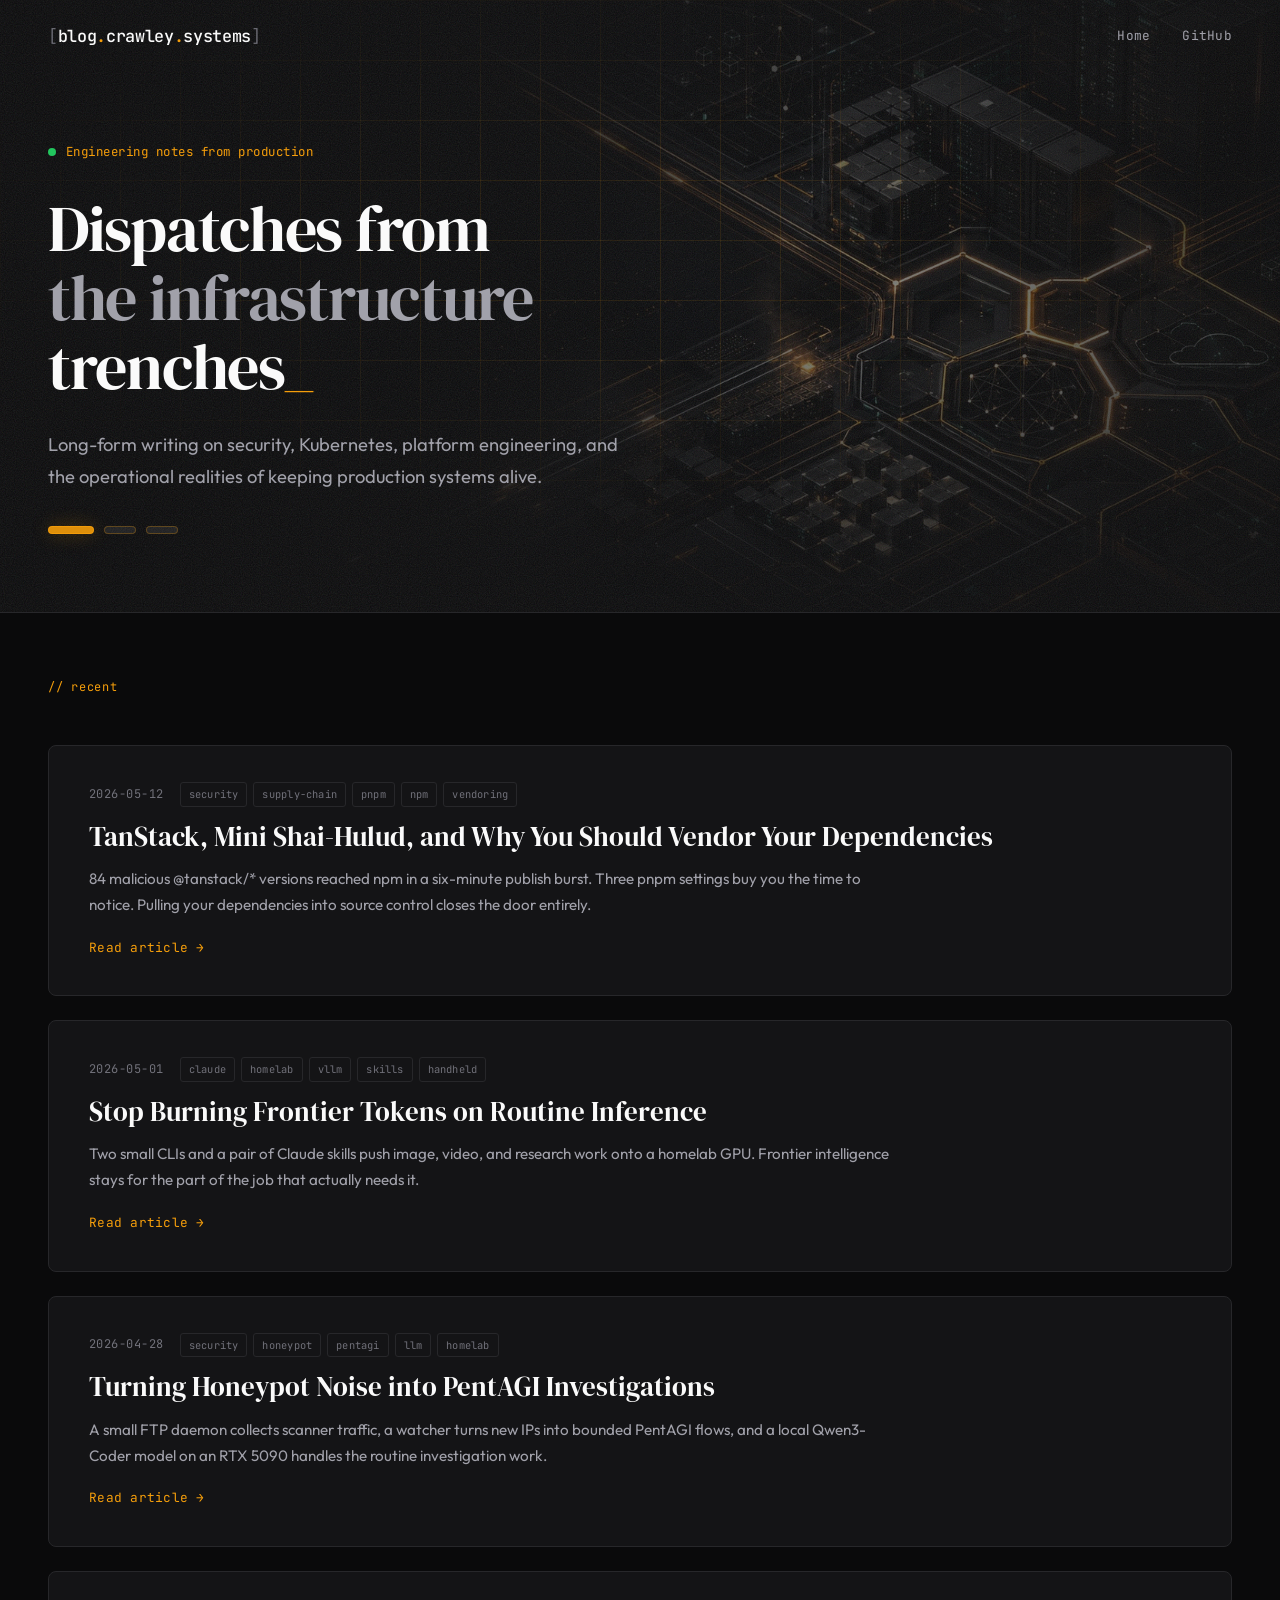
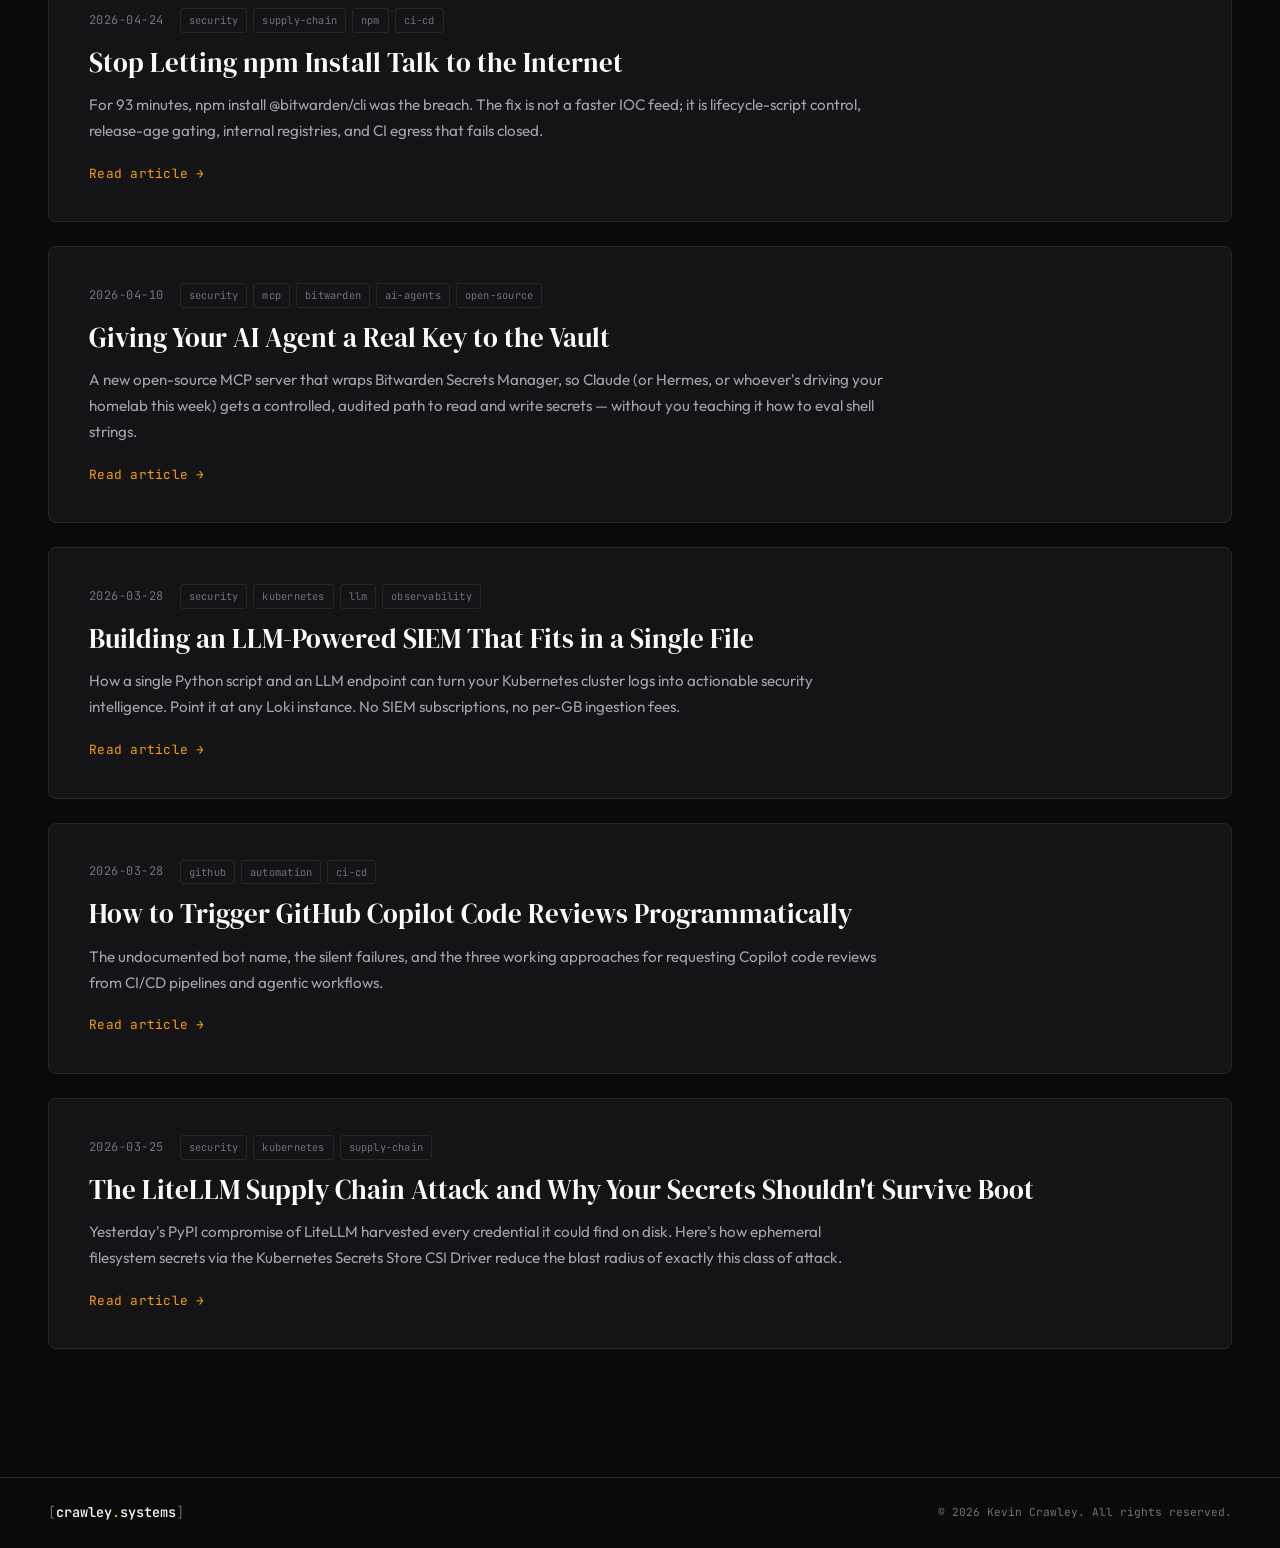
==== index.html @ 0f8020f6 "Add TanStack supply chain post" ====
<!DOCTYPE html>
<html lang="en">
<head>
  <meta charset="UTF-8">
  <meta name="viewport" content="width=device-width, initial-scale=1.0">
  <title>blog.crawley.systems — Engineering Notes from Production</title>
  <meta name="description" content="Technical writing on infrastructure, security, Kubernetes, and platform engineering from Kevin Crawley.">
  <link rel="preconnect" href="https://fonts.googleapis.com">
  <link rel="preconnect" href="https://fonts.gstatic.com" crossorigin>
  <link href="https://fonts.googleapis.com/css2?family=DM+Serif+Display:ital@0;1&family=JetBrains+Mono:wght@300;400;500;600&family=Outfit:wght@300;400;500;600;700&display=swap" rel="stylesheet">
  <link rel="stylesheet" href="styles.css?v=20260428-cleanhero">
</head>
<body>

  <nav class="nav" id="nav">
    <div class="nav__inner">
      <a href="/" class="nav__logo">
        <span class="nav__logo-bracket">[</span>blog<span class="nav__logo-dot">.</span>crawley<span class="nav__logo-dot">.</span>systems<span class="nav__logo-bracket">]</span>
      </a>
      <div class="nav__links">
        <a href="https://crawley.systems">Home</a>
        <a href="https://github.com/kvncrw" target="_blank" rel="noopener">GitHub</a>
      </div>
    </div>
  </nav>

  <section class="hero">
    <div class="hero__carousel" aria-hidden="true">
      <div class="hero__slide hero__slide--active" style="--hero-image: url('blog-hero-infra.webp')"></div>
      <div class="hero__slide" style="--hero-image: url('blog-hero-supply-chain.webp')"></div>
      <div class="hero__slide" style="--hero-image: url('blog-hero-observability.webp')"></div>
    </div>
    <div class="hero__grid-bg"></div>
    <div class="hero__noise"></div>
    <div class="hero__content">
      <div class="hero__label">
        <span class="hero__label-dot"></span>
        <span class="hero__label-text">Engineering notes from production</span>
      </div>
      <h1 class="hero__title">
        <span class="hero__title-line hero__title-line--1">Dispatches from</span>
        <span class="hero__title-line hero__title-line--2">the infrastructure</span>
        <span class="hero__title-line hero__title-line--3">trenches<span class="hero__title-cursor">_</span></span>
      </h1>
      <p class="hero__sub">
        Long-form writing on security, Kubernetes, platform engineering,
        and the operational realities of keeping production systems alive.
      </p>
      <div class="hero__controls" aria-label="Hero image carousel">
        <button class="hero__dot hero__dot--active" type="button" data-hero-slide="0" aria-label="Show infrastructure image"></button>
        <button class="hero__dot" type="button" data-hero-slide="1" aria-label="Show supply chain image"></button>
        <button class="hero__dot" type="button" data-hero-slide="2" aria-label="Show observability image"></button>
      </div>
    </div>
  </section>

  <section class="posts" id="posts">
    <div class="posts__inner">
      <span class="section-tag">// recent</span>

      <a href="posts/tanstack-pnpm-supply-chain.html" class="post-card">
        <div class="post-card__meta">
          <span class="post-card__date">2026-05-12</span>
          <span class="post-card__tags">
            <span class="tag">security</span>
            <span class="tag">supply-chain</span>
            <span class="tag">pnpm</span>
            <span class="tag">npm</span>
            <span class="tag">vendoring</span>
          </span>
        </div>
        <h2 class="post-card__title">TanStack, Mini Shai-Hulud, and Why You Should Vendor Your Dependencies</h2>
        <p class="post-card__excerpt">84 malicious @tanstack/* versions reached npm in a six-minute publish burst. Three pnpm settings buy you the time to notice. Pulling your dependencies into source control closes the door entirely.</p>
        <span class="post-card__read">Read article &rarr;</span>
      </a>

      <a href="posts/claude-local-inference-skills.html" class="post-card">
        <div class="post-card__meta">
          <span class="post-card__date">2026-05-01</span>
          <span class="post-card__tags">
            <span class="tag">claude</span>
            <span class="tag">homelab</span>
            <span class="tag">vllm</span>
            <span class="tag">skills</span>
            <span class="tag">handheld</span>
          </span>
        </div>
        <h2 class="post-card__title">Stop Burning Frontier Tokens on Routine Inference</h2>
        <p class="post-card__excerpt">Two small CLIs and a pair of Claude skills push image, video, and research work onto a homelab GPU. Frontier intelligence stays for the part of the job that actually needs it.</p>
        <span class="post-card__read">Read article &rarr;</span>
      </a>

      <a href="posts/honeypot-pentagi-bridge.html" class="post-card">
        <div class="post-card__meta">
          <span class="post-card__date">2026-04-28</span>
          <span class="post-card__tags">
            <span class="tag">security</span>
            <span class="tag">honeypot</span>
            <span class="tag">pentagi</span>
            <span class="tag">llm</span>
            <span class="tag">homelab</span>
          </span>
        </div>
        <h2 class="post-card__title">Turning Honeypot Noise into PentAGI Investigations</h2>
        <p class="post-card__excerpt">A small FTP daemon collects scanner traffic, a watcher turns new IPs into bounded PentAGI flows, and a local Qwen3-Coder model on an RTX 5090 handles the routine investigation work.</p>
        <span class="post-card__read">Read article &rarr;</span>
      </a>

      <a href="posts/bitwarden-cli-supply-chain-defense.html" class="post-card">
        <div class="post-card__meta">
          <span class="post-card__date">2026-04-24</span>
          <span class="post-card__tags">
            <span class="tag">security</span>
            <span class="tag">supply-chain</span>
            <span class="tag">npm</span>
            <span class="tag">ci-cd</span>
          </span>
        </div>
        <h2 class="post-card__title">Stop Letting npm Install Talk to the Internet</h2>
        <p class="post-card__excerpt">For 93 minutes, npm install @bitwarden/cli was the breach. The fix is not a faster IOC feed; it is lifecycle-script control, release-age gating, internal registries, and CI egress that fails closed.</p>
        <span class="post-card__read">Read article &rarr;</span>
      </a>

      <a href="posts/bws-mcp-server.html" class="post-card">
        <div class="post-card__meta">
          <span class="post-card__date">2026-04-10</span>
          <span class="post-card__tags">
            <span class="tag">security</span>
            <span class="tag">mcp</span>
            <span class="tag">bitwarden</span>
            <span class="tag">ai-agents</span>
            <span class="tag">open-source</span>
          </span>
        </div>
        <h2 class="post-card__title">Giving Your AI Agent a Real Key to the Vault</h2>
        <p class="post-card__excerpt">A new open-source MCP server that wraps Bitwarden Secrets Manager, so Claude (or Hermes, or whoever's driving your homelab this week) gets a controlled, audited path to read and write secrets — without you teaching it how to eval shell strings.</p>
        <span class="post-card__read">Read article &rarr;</span>
      </a>

      <a href="posts/sentinel-llm-siem-homelab.html" class="post-card">
        <div class="post-card__meta">
          <span class="post-card__date">2026-03-28</span>
          <span class="post-card__tags">
            <span class="tag">security</span>
            <span class="tag">kubernetes</span>
            <span class="tag">llm</span>
            <span class="tag">observability</span>
          </span>
        </div>
        <h2 class="post-card__title">Building an LLM-Powered SIEM That Fits in a Single File</h2>
        <p class="post-card__excerpt">How a single Python script and an LLM endpoint can turn your Kubernetes cluster logs into actionable security intelligence. Point it at any Loki instance. No SIEM subscriptions, no per-GB ingestion fees.</p>
        <span class="post-card__read">Read article &rarr;</span>
      </a>

      <a href="posts/copilot-code-review-programmatic.html" class="post-card">
        <div class="post-card__meta">
          <span class="post-card__date">2026-03-28</span>
          <span class="post-card__tags">
            <span class="tag">github</span>
            <span class="tag">automation</span>
            <span class="tag">ci-cd</span>
          </span>
        </div>
        <h2 class="post-card__title">How to Trigger GitHub Copilot Code Reviews Programmatically</h2>
        <p class="post-card__excerpt">The undocumented bot name, the silent failures, and the three working approaches for requesting Copilot code reviews from CI/CD pipelines and agentic workflows.</p>
        <span class="post-card__read">Read article &rarr;</span>
      </a>

      <a href="posts/litellm-supply-chain-attack.html" class="post-card">
        <div class="post-card__meta">
          <span class="post-card__date">2026-03-25</span>
          <span class="post-card__tags">
            <span class="tag">security</span>
            <span class="tag">kubernetes</span>
            <span class="tag">supply-chain</span>
          </span>
        </div>
        <h2 class="post-card__title">The LiteLLM Supply Chain Attack and Why Your Secrets Shouldn't Survive Boot</h2>
        <p class="post-card__excerpt">Yesterday's PyPI compromise of LiteLLM harvested every credential it could find on disk. Here's how ephemeral filesystem secrets via the Kubernetes Secrets Store CSI Driver reduce the blast radius of exactly this class of attack.</p>
        <span class="post-card__read">Read article &rarr;</span>
      </a>

    </div>
  </section>

  <footer class="footer">
    <div class="footer__inner">
      <span class="footer__logo">
        <span class="nav__logo-bracket">[</span>crawley<span class="nav__logo-dot">.</span>systems<span class="nav__logo-bracket">]</span>
      </span>
      <span class="footer__copy">&copy; 2026 Kevin Crawley. All rights reserved.</span>
    </div>
  </footer>

  <script src="main.js"></script>
</body>
</html>
---- styles.css ----
/* ============================================
   blog.crawley.systems — Blog Theme
   Based on crawley.systems Industrial Editorial
   ============================================ */

:root {
  --bg-primary: #0a0a0b;
  --bg-secondary: #111113;
  --bg-elevated: #18181b;
  --bg-card: #141416;
  --border: #27272a;
  --border-subtle: #1e1e21;

  --text-primary: #fafafa;
  --text-secondary: #a1a1aa;
  --text-muted: #71717a;

  --accent: #f59e0b;
  --accent-dim: #b45309;
  --accent-glow: rgba(245, 158, 11, 0.15);
  --accent-glow-strong: rgba(245, 158, 11, 0.3);

  --term-green: #22c55e;
  --term-blue: #60a5fa;
  --term-red: #ef4444;

  --font-display: 'DM Serif Display', Georgia, serif;
  --font-body: 'Outfit', system-ui, sans-serif;
  --font-mono: 'JetBrains Mono', 'Fira Code', monospace;

  --section-pad: clamp(80px, 10vw, 140px);
  --container: 1200px;
  --article-width: 760px;
}

/* ============ RESET ============ */
*, *::before, *::after {
  margin: 0;
  padding: 0;
  box-sizing: border-box;
}

html {
  scroll-behavior: smooth;
  -webkit-font-smoothing: antialiased;
  -moz-osx-font-smoothing: grayscale;
}

body {
  font-family: var(--font-body);
  background: var(--bg-primary);
  color: var(--text-primary);
  line-height: 1.6;
  overflow-x: hidden;
}

a { color: inherit; text-decoration: none; }
ul { list-style: none; }
img { max-width: 100%; display: block; }

/* ============ NAVIGATION ============ */
.nav {
  position: fixed;
  top: 0; left: 0; right: 0;
  z-index: 100;
  padding: 0 clamp(20px, 4vw, 48px);
  transition: background 0.4s, border-color 0.4s, backdrop-filter 0.4s;
  border-bottom: 1px solid transparent;
}

.nav--scrolled {
  background: rgba(10, 10, 11, 0.85);
  backdrop-filter: blur(20px);
  -webkit-backdrop-filter: blur(20px);
  border-bottom-color: var(--border-subtle);
}

.nav__inner {
  max-width: var(--container);
  margin: 0 auto;
  display: flex;
  justify-content: space-between;
  align-items: center;
  height: 72px;
}

.nav__logo {
  font-family: var(--font-mono);
  font-size: 1.05rem;
  font-weight: 500;
  letter-spacing: -0.02em;
  transition: color 0.3s;
}

.nav__logo-bracket { color: var(--text-muted); font-weight: 300; }
.nav__logo-dot { color: var(--accent); }

.nav__links {
  display: flex;
  align-items: center;
  gap: 32px;
}

.nav__links a {
  font-family: var(--font-mono);
  font-size: 0.8rem;
  font-weight: 400;
  color: var(--text-secondary);
  letter-spacing: 0.02em;
  transition: color 0.3s;
}

.nav__links a:hover { color: var(--text-primary); }

/* ============ HERO ============ */
.hero {
  position: relative;
  min-height: clamp(560px, 68vh, 760px);
  display: flex;
  align-items: center;
  padding: 120px clamp(20px, 4vw, 48px) 60px;
  overflow: hidden;
  isolation: isolate;
  background: var(--bg-primary);
}

.hero__carousel,
.hero__slide {
  position: absolute;
  inset: 0;
}

.hero__carousel {
  z-index: 0;
  background: var(--bg-primary);
}

.hero__slide {
  opacity: 0;
  transform: scale(1.035);
  background-image:
    linear-gradient(90deg, rgba(10, 10, 11, 0.97) 0%, rgba(10, 10, 11, 0.86) 33%, rgba(10, 10, 11, 0.34) 66%, rgba(10, 10, 11, 0.7) 100%),
    linear-gradient(0deg, rgba(10, 10, 11, 0.9) 0%, rgba(10, 10, 11, 0.18) 48%, rgba(10, 10, 11, 0.74) 100%),
    var(--hero-image);
  background-size: cover;
  background-position: center;
  transition: opacity 1.15s ease, transform 8s ease;
}

.hero__slide--active {
  opacity: 1;
  transform: scale(1);
}

.hero__grid-bg {
  position: absolute;
  inset: 0;
  z-index: 2;
  background-image:
    linear-gradient(rgba(245, 158, 11, 0.10) 1px, transparent 1px),
    linear-gradient(90deg, rgba(245, 158, 11, 0.10) 1px, transparent 1px);
  background-size: 60px 60px;
  mask-image: radial-gradient(ellipse 80% 70% at 50% 40%, black 20%, transparent 70%);
  -webkit-mask-image: radial-gradient(ellipse 80% 70% at 50% 40%, black 20%, transparent 70%);
}

.hero__noise {
  position: absolute;
  inset: 0;
  z-index: 4;
  opacity: 0.12;
  background-image: url("data:image/svg+xml,%3Csvg viewBox='0 0 256 256' xmlns='http://www.w3.org/2000/svg'%3E%3Cfilter id='noise'%3E%3CfeTurbulence type='fractalNoise' baseFrequency='0.9' numOctaves='4' stitchTiles='stitch'/%3E%3C/filter%3E%3Crect width='100%25' height='100%25' filter='url(%23noise)'/%3E%3C/svg%3E");
  background-repeat: repeat;
  background-size: 256px 256px;
  pointer-events: none;
}

.hero__content {
  position: relative;
  z-index: 5;
  max-width: var(--container);
  margin: 0 auto;
  width: 100%;
}

.hero__label {
  display: inline-flex;
  align-items: center;
  gap: 10px;
  margin-bottom: 32px;
  font-family: var(--font-mono);
  font-size: 0.78rem;
  color: var(--accent);
  letter-spacing: 0.04em;
  opacity: 0;
  animation: fadeUp 0.8s 0.2s forwards;
}

.hero__label-dot {
  width: 8px; height: 8px;
  background: var(--term-green);
  border-radius: 50%;
  animation: pulse-dot 2s infinite;
}

@keyframes pulse-dot {
  0%, 100% { opacity: 1; box-shadow: 0 0 0 0 rgba(34, 197, 94, 0.4); }
  50% { opacity: 0.7; box-shadow: 0 0 0 6px rgba(34, 197, 94, 0); }
}

.hero__title {
  font-family: var(--font-display);
  font-size: clamp(2.4rem, 5vw, 4.5rem);
  font-weight: 400;
  line-height: 1.08;
  letter-spacing: -0.02em;
  margin-bottom: 28px;
}

.hero__title-line {
  display: block;
  opacity: 0;
  animation: fadeUp 0.8s forwards;
}

.hero__title-line--1 { animation-delay: 0.3s; }
.hero__title-line--2 { animation-delay: 0.45s; color: var(--text-secondary); }
.hero__title-line--3 { animation-delay: 0.6s; }

.hero__title-cursor {
  color: var(--accent);
  animation: blink 1s step-end infinite;
}

@keyframes blink {
  0%, 100% { opacity: 1; }
  50% { opacity: 0; }
}

.hero__sub {
  max-width: 580px;
  font-size: clamp(1rem, 1.8vw, 1.15rem);
  color: var(--text-secondary);
  line-height: 1.7;
  opacity: 0;
  animation: fadeUp 0.8s 0.8s forwards;
}

.hero__controls {
  display: flex;
  align-items: center;
  gap: 10px;
  margin-top: 34px;
  opacity: 0;
  animation: fadeUp 0.8s 1s forwards;
}

.hero__dot {
  width: 32px;
  height: 8px;
  border: 1px solid rgba(245, 158, 11, 0.28);
  border-radius: 999px;
  background: rgba(250, 250, 250, 0.08);
  cursor: pointer;
  transition: width 0.3s, background 0.3s, border-color 0.3s, box-shadow 0.3s;
}

.hero__dot:hover,
.hero__dot--active {
  width: 46px;
  background: rgba(245, 158, 11, 0.9);
  border-color: rgba(245, 158, 11, 0.95);
  box-shadow: 0 0 18px rgba(245, 158, 11, 0.28);
}

@media (max-width: 760px) {
  .hero {
    min-height: 640px;
    padding-top: 116px;
    padding-bottom: 52px;
  }

  .hero__slide {
    background-image:
      linear-gradient(180deg, rgba(10, 10, 11, 0.96) 0%, rgba(10, 10, 11, 0.82) 46%, rgba(10, 10, 11, 0.68) 100%),
      linear-gradient(90deg, rgba(10, 10, 11, 0.94) 0%, rgba(10, 10, 11, 0.74) 100%),
      var(--hero-image);
    background-position: 64% center;
  }

  .hero__dot {
    width: 28px;
  }

  .hero__dot:hover,
  .hero__dot--active {
    width: 40px;
  }
}

@media (prefers-reduced-motion: reduce) {
  .hero__slide,
  .hero__label,
  .hero__title-line,
  .hero__sub,
  .hero__controls {
    animation: none !important;
    transition: none !important;
  }

  .hero__label,
  .hero__title-line,
  .hero__sub,
  .hero__controls {
    opacity: 1;
  }
}

/* ============ SECTION UTILITIES ============ */
.section-tag {
  display: inline-block;
  font-family: var(--font-mono);
  font-size: 0.75rem;
  color: var(--accent);
  letter-spacing: 0.06em;
  margin-bottom: 24px;
}

/* ============ POST LIST ============ */
.posts {
  padding: 60px clamp(20px, 4vw, 48px) var(--section-pad);
  border-top: 1px solid var(--border);
}

.posts__inner {
  max-width: var(--container);
  margin: 0 auto;
}

.post-card {
  display: block;
  padding: 36px 40px;
  background: var(--bg-card);
  border: 1px solid var(--border);
  border-radius: 8px;
  margin-top: 24px;
  transition: background 0.4s, border-color 0.4s;
  position: relative;
}

.post-card::before {
  content: '';
  position: absolute;
  top: 0; left: 0;
  width: 0; height: 2px;
  background: var(--accent);
  transition: width 0.5s cubic-bezier(0.22, 1, 0.36, 1);
}

.post-card:hover {
  background: var(--bg-elevated);
  border-color: var(--border);
}

.post-card:hover::before { width: 100%; }

.post-card__meta {
  display: flex;
  align-items: center;
  gap: 16px;
  margin-bottom: 12px;
  flex-wrap: wrap;
}

.post-card__date {
  font-family: var(--font-mono);
  font-size: 0.75rem;
  color: var(--text-muted);
  letter-spacing: 0.04em;
}

.post-card__tags {
  display: flex;
  gap: 6px;
}

.tag {
  font-family: var(--font-mono);
  font-size: 0.65rem;
  color: var(--text-muted);
  padding: 3px 8px;
  border: 1px solid var(--border);
  border-radius: 3px;
  letter-spacing: 0.02em;
}

.post-card:hover .tag {
  border-color: var(--accent-dim);
  color: var(--text-secondary);
}

.post-card__title {
  font-family: var(--font-display);
  font-size: clamp(1.3rem, 2.5vw, 1.7rem);
  font-weight: 400;
  line-height: 1.3;
  margin-bottom: 12px;
}

.post-card__excerpt {
  font-size: 0.95rem;
  color: var(--text-secondary);
  line-height: 1.7;
  margin-bottom: 16px;
  max-width: 800px;
}

.post-card__read {
  font-family: var(--font-mono);
  font-size: 0.8rem;
  color: var(--accent);
  letter-spacing: 0.02em;
  transition: color 0.3s;
}

.post-card:hover .post-card__read { color: #fbbf24; }

/* ============ HERO SPLIT ============ */
/* --- Split hero (Sentinel) --- */
.hero-split {
  display: grid;
  grid-template-columns: 1fr 1fr;
  min-height: 80vh;
  border-bottom: 1px solid var(--border);
}

.hero-split__text {
  display: flex;
  flex-direction: column;
  justify-content: center;
  padding: 80px clamp(24px, 4vw, 64px);
}

.hero-split__text .article-hero__back { margin-bottom: 32px; }
.hero-split__text .article-hero__title {
  font-size: clamp(1.8rem, 3.5vw, 2.8rem);
}

.hero-split__image {
  position: relative;
  overflow: hidden;
}

.hero-split__image img {
  position: absolute;
  inset: 0;
  width: 100%;
  height: 100%;
  max-width: none;
  object-fit: cover;
}

.hero-split__image::after {
  content: '';
  position: absolute;
  inset: 0;
  background: linear-gradient(to right, var(--bg-primary) 0%, transparent 20%);
}

@media (max-width: 768px) {
  .hero-split { grid-template-columns: 1fr; }
  .hero-split__image { height: 300px; position: relative; }
  .hero-split__image img { position: absolute; }
  .hero-split__image::after {
    background: linear-gradient(to top, var(--bg-primary) 0%, transparent 30%);
  }
}

/* --- Strip hero (Copilot) --- */
.hero-strip {
  position: relative;
  height: 280px;
  overflow: hidden;
  margin-top: 72px;
}

.hero-strip img {
  width: 100%;
  height: 100%;
  max-width: none;
  object-fit: cover;
  object-position: center 40%;
  opacity: 0.5;
}

.hero-strip::after {
  content: '';
  position: absolute;
  inset: 0;
  background: linear-gradient(to bottom, rgba(10,10,11,0.3) 0%, var(--bg-primary) 100%);
}

.hero-strip__content {
  max-width: var(--article-width);
  margin: 0 auto;
  padding: 20px clamp(20px, 4vw, 48px) 24px;
}

.hero-strip__content .article-hero__back { margin-bottom: 20px; }
.hero-strip__content .article-hero__title { margin-bottom: 12px; }

/* ============ ARTICLE ============ */
.article-hero {
  padding: 140px clamp(20px, 4vw, 48px) 60px;
  border-bottom: 1px solid var(--border);
  position: relative;
  overflow: hidden;
}

.article-hero .hero__grid-bg,
.article-hero .hero__noise {
  position: absolute;
  inset: 0;
}

.article-hero__inner {
  position: relative;
  max-width: var(--article-width);
  margin: 0 auto;
}

.article-hero__back {
  display: inline-flex;
  align-items: center;
  gap: 8px;
  font-family: var(--font-mono);
  font-size: 0.78rem;
  color: var(--text-muted);
  margin-bottom: 32px;
  transition: color 0.3s;
}

.article-hero__back:hover { color: var(--accent); }

.article-hero__meta {
  display: flex;
  align-items: center;
  gap: 16px;
  margin-bottom: 20px;
  flex-wrap: wrap;
}

.article-hero__title {
  font-family: var(--font-display);
  font-size: clamp(2rem, 4vw, 3rem);
  font-weight: 400;
  line-height: 1.15;
  letter-spacing: -0.01em;
  margin-bottom: 20px;
}

.article-hero__subtitle {
  font-size: 1.1rem;
  color: var(--text-secondary);
  line-height: 1.7;
  max-width: 640px;
}

/* Article body */
.article-body {
  padding: 60px clamp(20px, 4vw, 48px) var(--section-pad);
}

.article-body__inner {
  max-width: var(--article-width);
  margin: 0 auto;
}

.article-body p {
  font-size: 1.05rem;
  color: var(--text-secondary);
  line-height: 1.85;
  margin-bottom: 24px;
}

.article-body h2 {
  font-family: var(--font-display);
  font-size: clamp(1.5rem, 3vw, 2rem);
  font-weight: 400;
  margin-top: 56px;
  margin-bottom: 20px;
  padding-top: 32px;
  border-top: 1px solid var(--border-subtle);
  color: var(--text-primary);
}

.article-body h2:first-child {
  margin-top: 0;
  padding-top: 0;
  border-top: none;
}

.article-body h3 {
  font-family: var(--font-display);
  font-size: 1.25rem;
  font-weight: 400;
  margin-top: 40px;
  margin-bottom: 16px;
  color: var(--text-primary);
}

.article-body a {
  color: var(--accent);
  border-bottom: 1px solid var(--accent-dim);
  transition: border-color 0.3s;
}

.article-body a:hover { border-color: var(--accent); }

.article-body strong {
  color: var(--text-primary);
  font-weight: 600;
}

.article-body em {
  color: var(--text-secondary);
  font-style: italic;
}

.article-body ul,
.article-body ol {
  margin-bottom: 24px;
  padding-left: 24px;
  list-style: disc;
}

.article-body ol { list-style: decimal; }

.article-body li {
  font-size: 1.05rem;
  color: var(--text-secondary);
  line-height: 1.85;
  margin-bottom: 8px;
}

.article-body li::marker {
  color: var(--accent-dim);
}

.article-body blockquote {
  border-left: 3px solid var(--accent);
  padding: 16px 24px;
  margin: 32px 0;
  background: var(--bg-secondary);
  border-radius: 0 6px 6px 0;
}

.article-body blockquote p {
  margin-bottom: 0;
  color: var(--text-secondary);
  font-style: italic;
}

/* Code blocks */
.article-body code {
  font-family: var(--font-mono);
  font-size: 0.88em;
  background: var(--bg-elevated);
  padding: 2px 7px;
  border-radius: 3px;
  border: 1px solid var(--border-subtle);
  color: var(--accent);
}

.article-body pre {
  background: var(--bg-secondary);
  border: 1px solid var(--border);
  border-radius: 8px;
  padding: 24px;
  margin: 32px 0;
  overflow-x: auto;
  position: relative;
}

.article-body pre code {
  background: none;
  border: none;
  padding: 0;
  font-size: 0.82rem;
  line-height: 1.7;
  color: var(--text-secondary);
}

.code-label {
  position: absolute;
  top: 0; right: 0;
  font-family: var(--font-mono);
  font-size: 0.65rem;
  color: var(--text-muted);
  padding: 6px 12px;
  background: var(--bg-elevated);
  border-bottom-left-radius: 6px;
  border: 1px solid var(--border);
  border-top: none;
  border-right: none;
  letter-spacing: 0.04em;
  text-transform: uppercase;
}

/* Callout boxes */
.callout {
  padding: 24px 28px;
  margin: 32px 0;
  border-radius: 8px;
  border: 1px solid var(--border);
}

.callout--warning {
  background: rgba(245, 158, 11, 0.06);
  border-color: var(--accent-dim);
}

.callout--danger {
  background: rgba(239, 68, 68, 0.06);
  border-color: var(--term-red);
}

.callout--info {
  background: rgba(96, 165, 250, 0.06);
  border-color: var(--term-blue);
}

.callout__title {
  font-family: var(--font-mono);
  font-size: 0.78rem;
  font-weight: 600;
  letter-spacing: 0.04em;
  text-transform: uppercase;
  margin-bottom: 8px;
}

.callout--warning .callout__title { color: var(--accent); }
.callout--danger .callout__title { color: var(--term-red); }
.callout--info .callout__title { color: var(--term-blue); }

.callout p {
  font-size: 0.95rem !important;
  margin-bottom: 0 !important;
}

/* Timeline table */
.article-body table {
  width: 100%;
  border-collapse: collapse;
  margin: 32px 0;
  font-size: 0.9rem;
}

.article-body th {
  font-family: var(--font-mono);
  font-size: 0.72rem;
  color: var(--text-muted);
  text-transform: uppercase;
  letter-spacing: 0.06em;
  text-align: left;
  padding: 10px 16px;
  border-bottom: 2px solid var(--border);
  background: var(--bg-secondary);
}

.article-body td {
  padding: 10px 16px;
  border-bottom: 1px solid var(--border-subtle);
  color: var(--text-secondary);
  vertical-align: top;
}

.article-body tr:hover td {
  background: var(--bg-card);
}

/* Separator */
.article-body hr {
  border: none;
  height: 1px;
  background: var(--border);
  margin: 48px 0;
}

/* Author section */
.article-author {
  margin-top: 64px;
  padding-top: 32px;
  border-top: 1px solid var(--border);
  display: flex;
  gap: 20px;
  align-items: center;
}

.article-author__avatar {
  width: 56px; height: 56px;
  border-radius: 50%;
  background: var(--bg-elevated);
  border: 2px solid var(--border);
  display: flex;
  align-items: center;
  justify-content: center;
  font-family: var(--font-mono);
  font-size: 1.1rem;
  color: var(--accent);
  flex-shrink: 0;
}

.article-author__info h4 {
  font-family: var(--font-body);
  font-size: 1rem;
  font-weight: 500;
  margin-bottom: 4px;
}

.article-author__info p {
  font-size: 0.88rem !important;
  color: var(--text-muted) !important;
  margin-bottom: 0 !important;
}

/* ============ FOOTER ============ */
.footer {
  border-top: 1px solid var(--border);
  padding: 24px clamp(20px, 4vw, 48px);
}

.footer__inner {
  max-width: var(--container);
  margin: 0 auto;
  display: flex;
  justify-content: space-between;
  align-items: center;
}

.footer__logo {
  font-family: var(--font-mono);
  font-size: 0.85rem;
  font-weight: 500;
}

.footer__copy {
  font-family: var(--font-mono);
  font-size: 0.7rem;
  color: var(--text-muted);
}

/* ============ ANIMATIONS ============ */
@keyframes fadeUp {
  from { opacity: 0; transform: translateY(16px); }
  to { opacity: 1; transform: translateY(0); }
}

@keyframes fadeIn {
  from { opacity: 0; }
  to { opacity: 1; }
}

/* ============ RESPONSIVE ============ */
@media (max-width: 600px) {
  .nav__links a:not(:last-child) { display: none; }

  .post-card { padding: 24px 20px; }
  .post-card__title { font-size: 1.2rem; }

  .article-hero { padding-top: 100px; }
  .article-body pre { padding: 16px; margin-left: -20px; margin-right: -20px; border-radius: 0; }
}

/* ============ SELECTION ============ */
::selection { background: var(--accent); color: var(--bg-primary); }

/* ============ SCROLLBAR ============ */
::-webkit-scrollbar { width: 8px; }
::-webkit-scrollbar-track { background: var(--bg-primary); }
::-webkit-scrollbar-thumb { background: var(--border); border-radius: 4px; }
::-webkit-scrollbar-thumb:hover { background: var(--text-muted); }
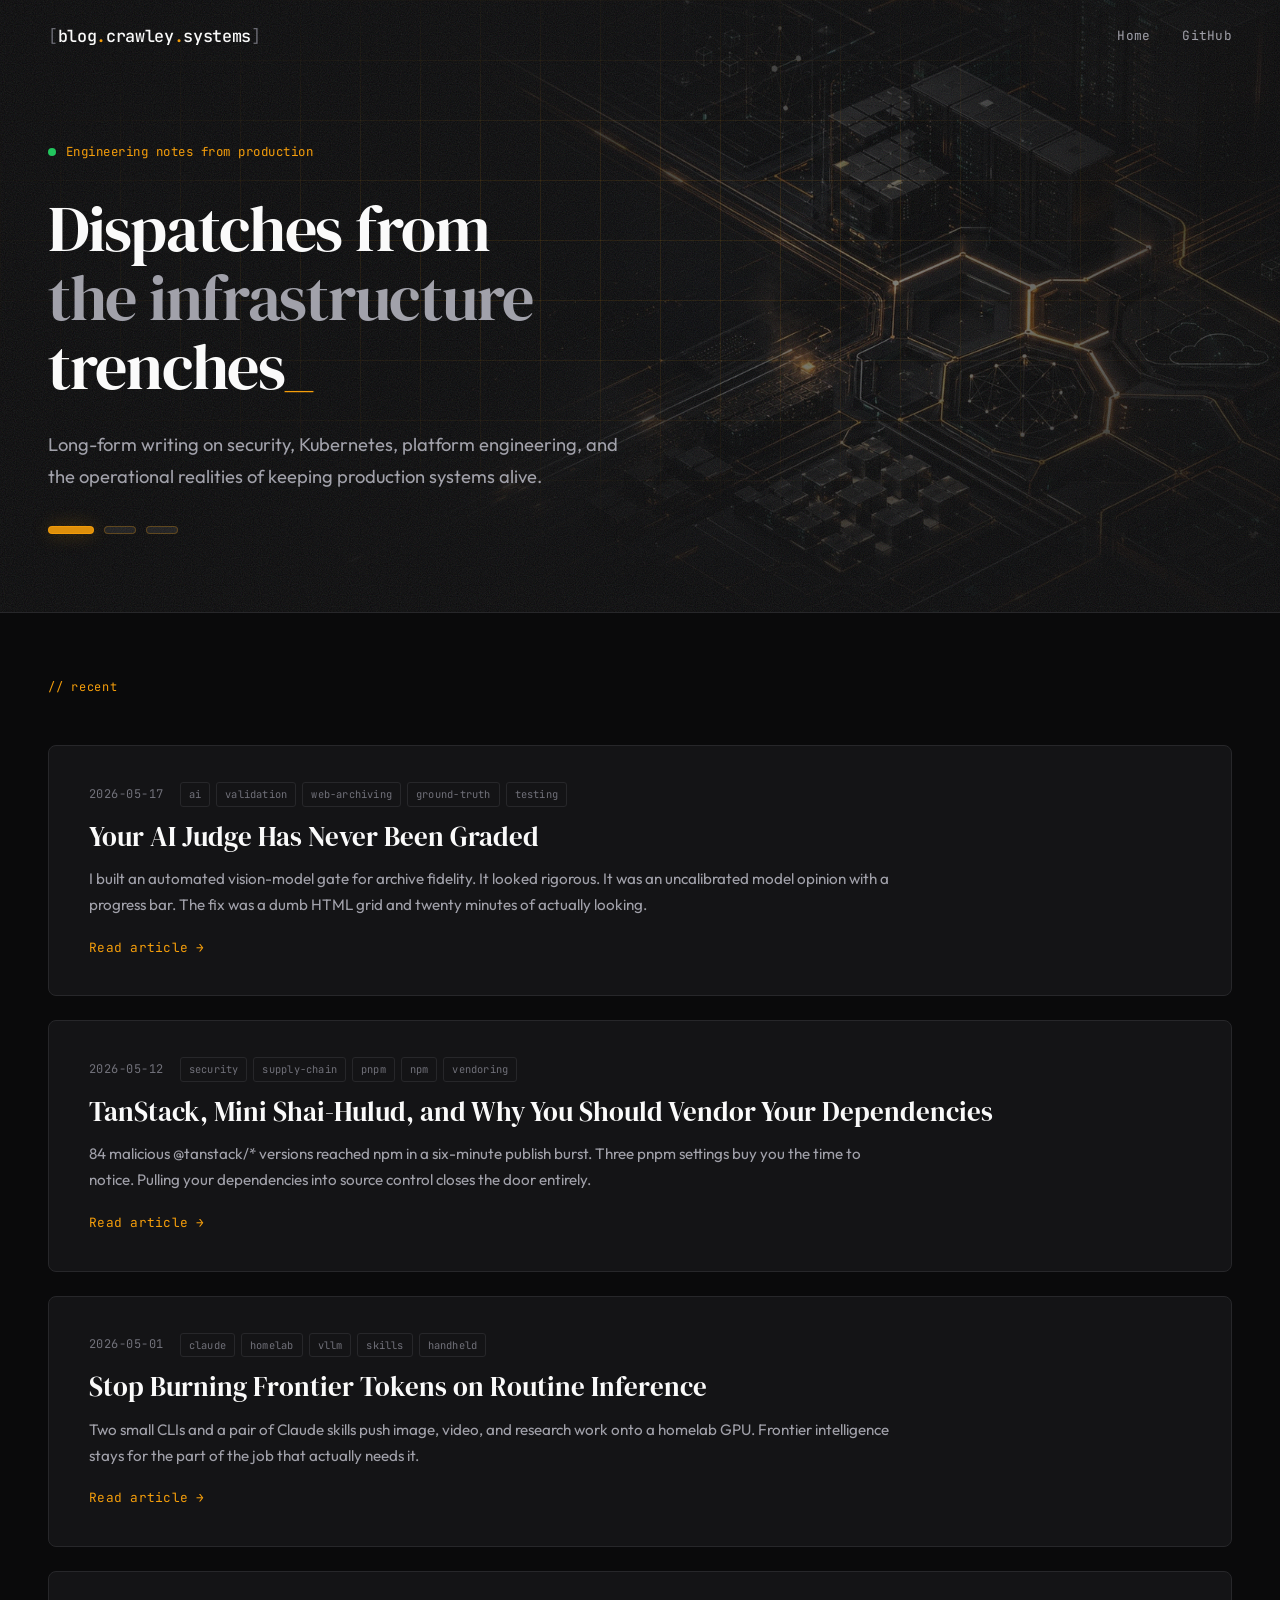
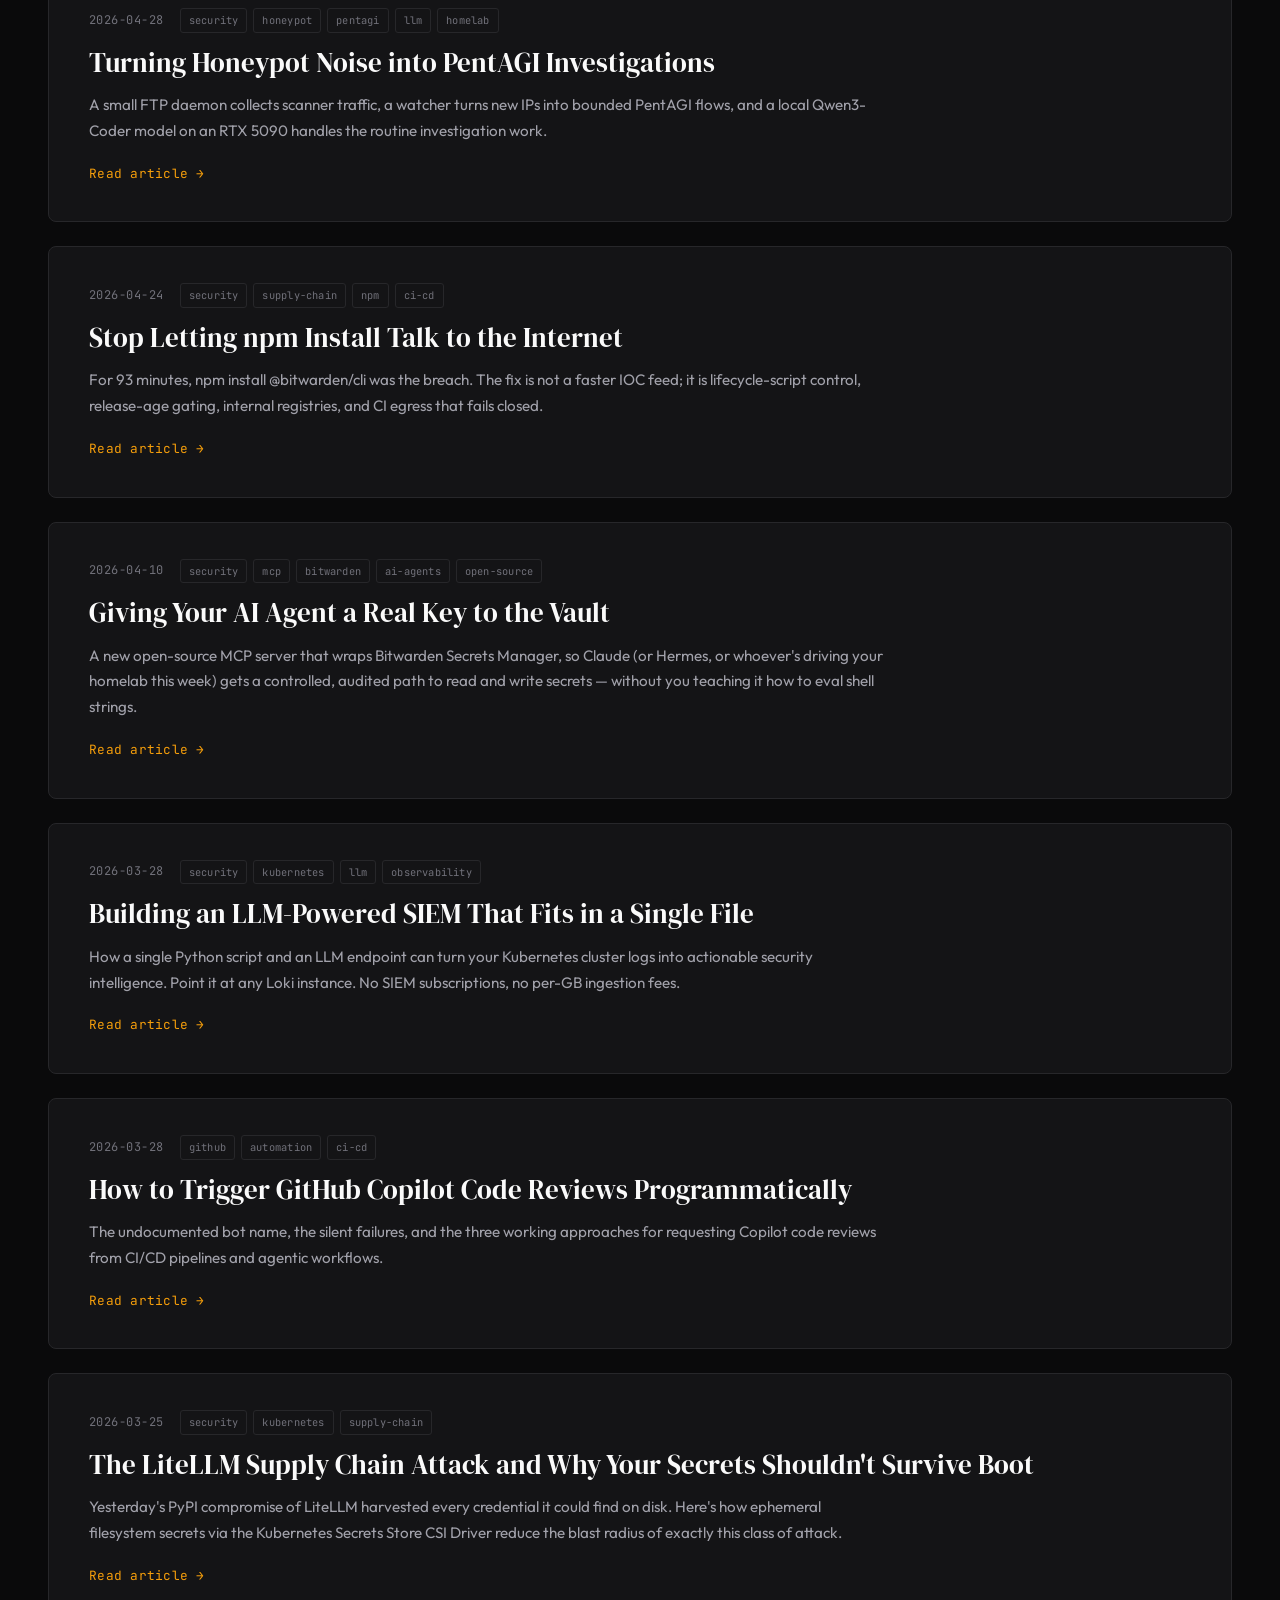
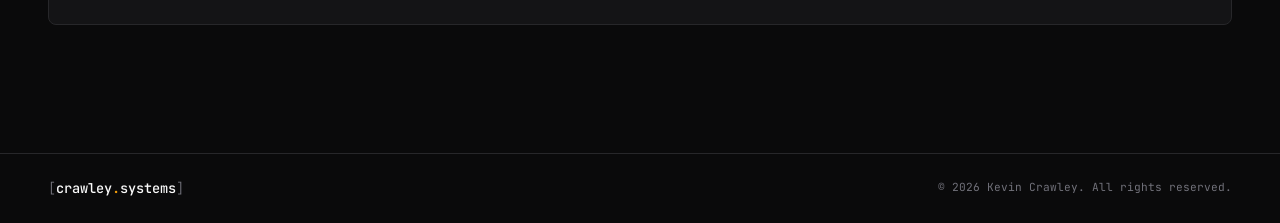
==== commit 4df8ce54: "post: Your AI Judge Has Never Been Graded On building an automated vision-model fidelity gate for a " ====
--- a/index.html
+++ b/index.html
@@ -58,6 +58,22 @@
     <div class="posts__inner">
       <span class="section-tag">// recent</span>
 
+      <a href="posts/your-ai-judge-has-never-been-graded.html" class="post-card">
+        <div class="post-card__meta">
+          <span class="post-card__date">2026-05-17</span>
+          <span class="post-card__tags">
+            <span class="tag">ai</span>
+            <span class="tag">validation</span>
+            <span class="tag">web-archiving</span>
+            <span class="tag">ground-truth</span>
+            <span class="tag">testing</span>
+          </span>
+        </div>
+        <h2 class="post-card__title">Your AI Judge Has Never Been Graded</h2>
+        <p class="post-card__excerpt">I built an automated vision-model gate for archive fidelity. It looked rigorous. It was an uncalibrated model opinion with a progress bar. The fix was a dumb HTML grid and twenty minutes of actually looking.</p>
+        <span class="post-card__read">Read article &rarr;</span>
+      </a>
+
       <a href="posts/tanstack-pnpm-supply-chain.html" class="post-card">
         <div class="post-card__meta">
           <span class="post-card__date">2026-05-12</span>
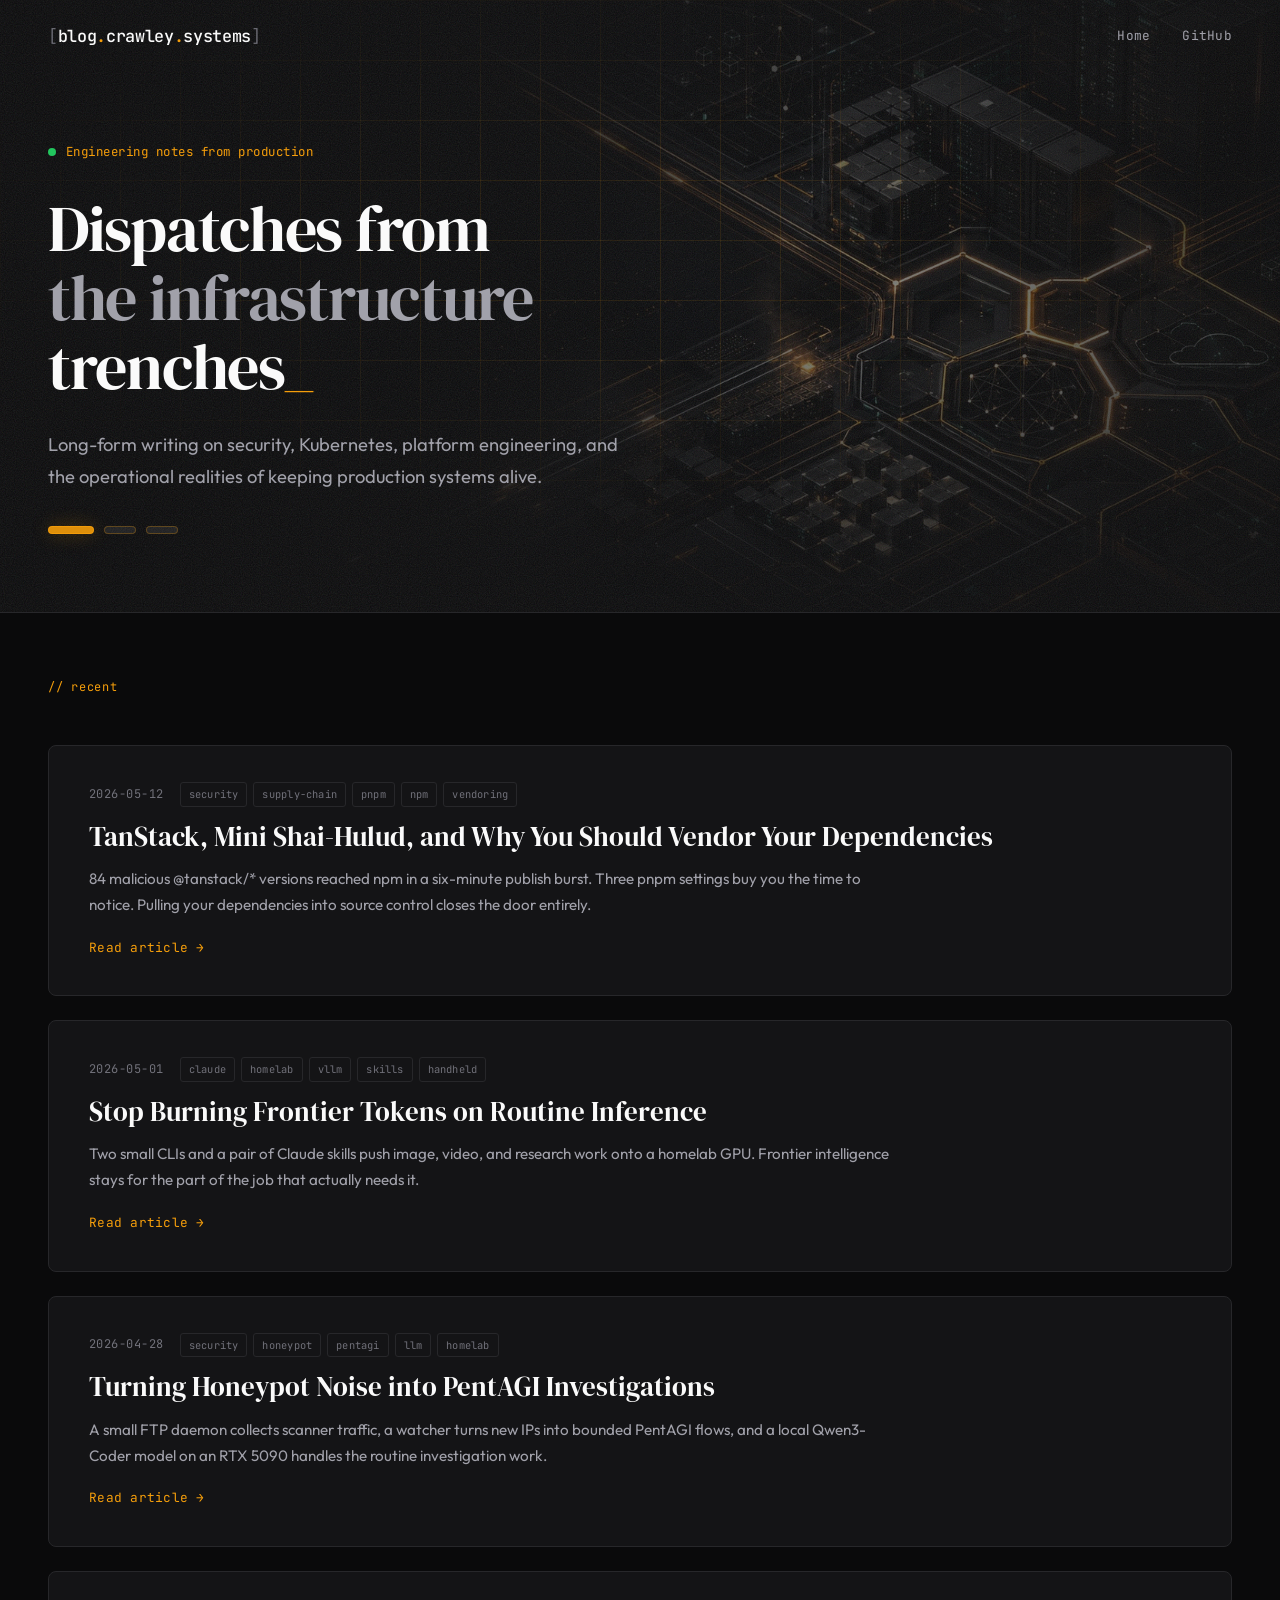
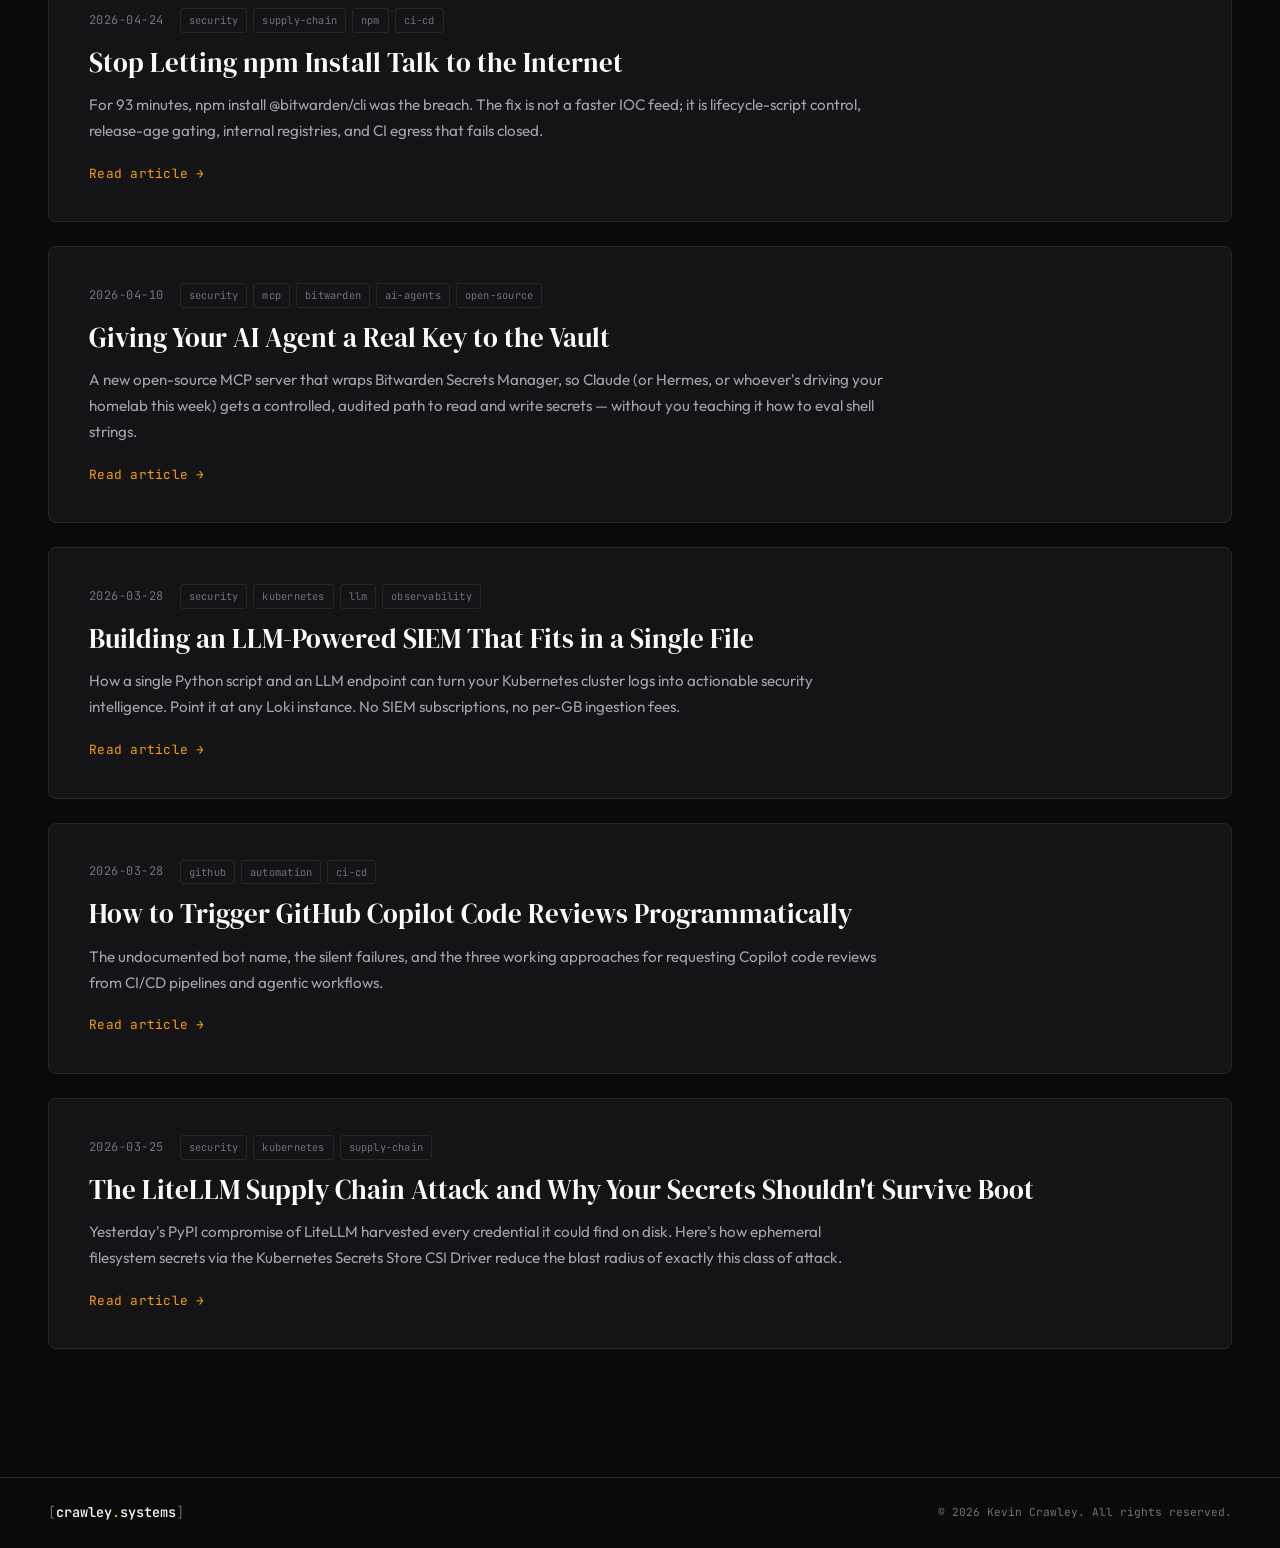
==== commit ac0f6388: "Revert "post: Your AI Judge Has Never Been Graded (#2)" This reverts commit 811c8b4af2afe8d2716a18c8" ====
--- a/index.html
+++ b/index.html
@@ -57,22 +57,6 @@
   <section class="posts" id="posts">
     <div class="posts__inner">
       <span class="section-tag">// recent</span>
-
-      <a href="posts/your-ai-judge-has-never-been-graded.html" class="post-card">
-        <div class="post-card__meta">
-          <span class="post-card__date">2026-05-17</span>
-          <span class="post-card__tags">
-            <span class="tag">ai</span>
-            <span class="tag">validation</span>
-            <span class="tag">web-archiving</span>
-            <span class="tag">ground-truth</span>
-            <span class="tag">testing</span>
-          </span>
-        </div>
-        <h2 class="post-card__title">Your AI Judge Has Never Been Graded</h2>
-        <p class="post-card__excerpt">I built an automated vision-model gate for archive fidelity. It looked rigorous. It was an uncalibrated model opinion with a progress bar. The fix was a dumb HTML grid and twenty minutes of actually looking.</p>
-        <span class="post-card__read">Read article &rarr;</span>
-      </a>
 
       <a href="posts/tanstack-pnpm-supply-chain.html" class="post-card">
         <div class="post-card__meta">
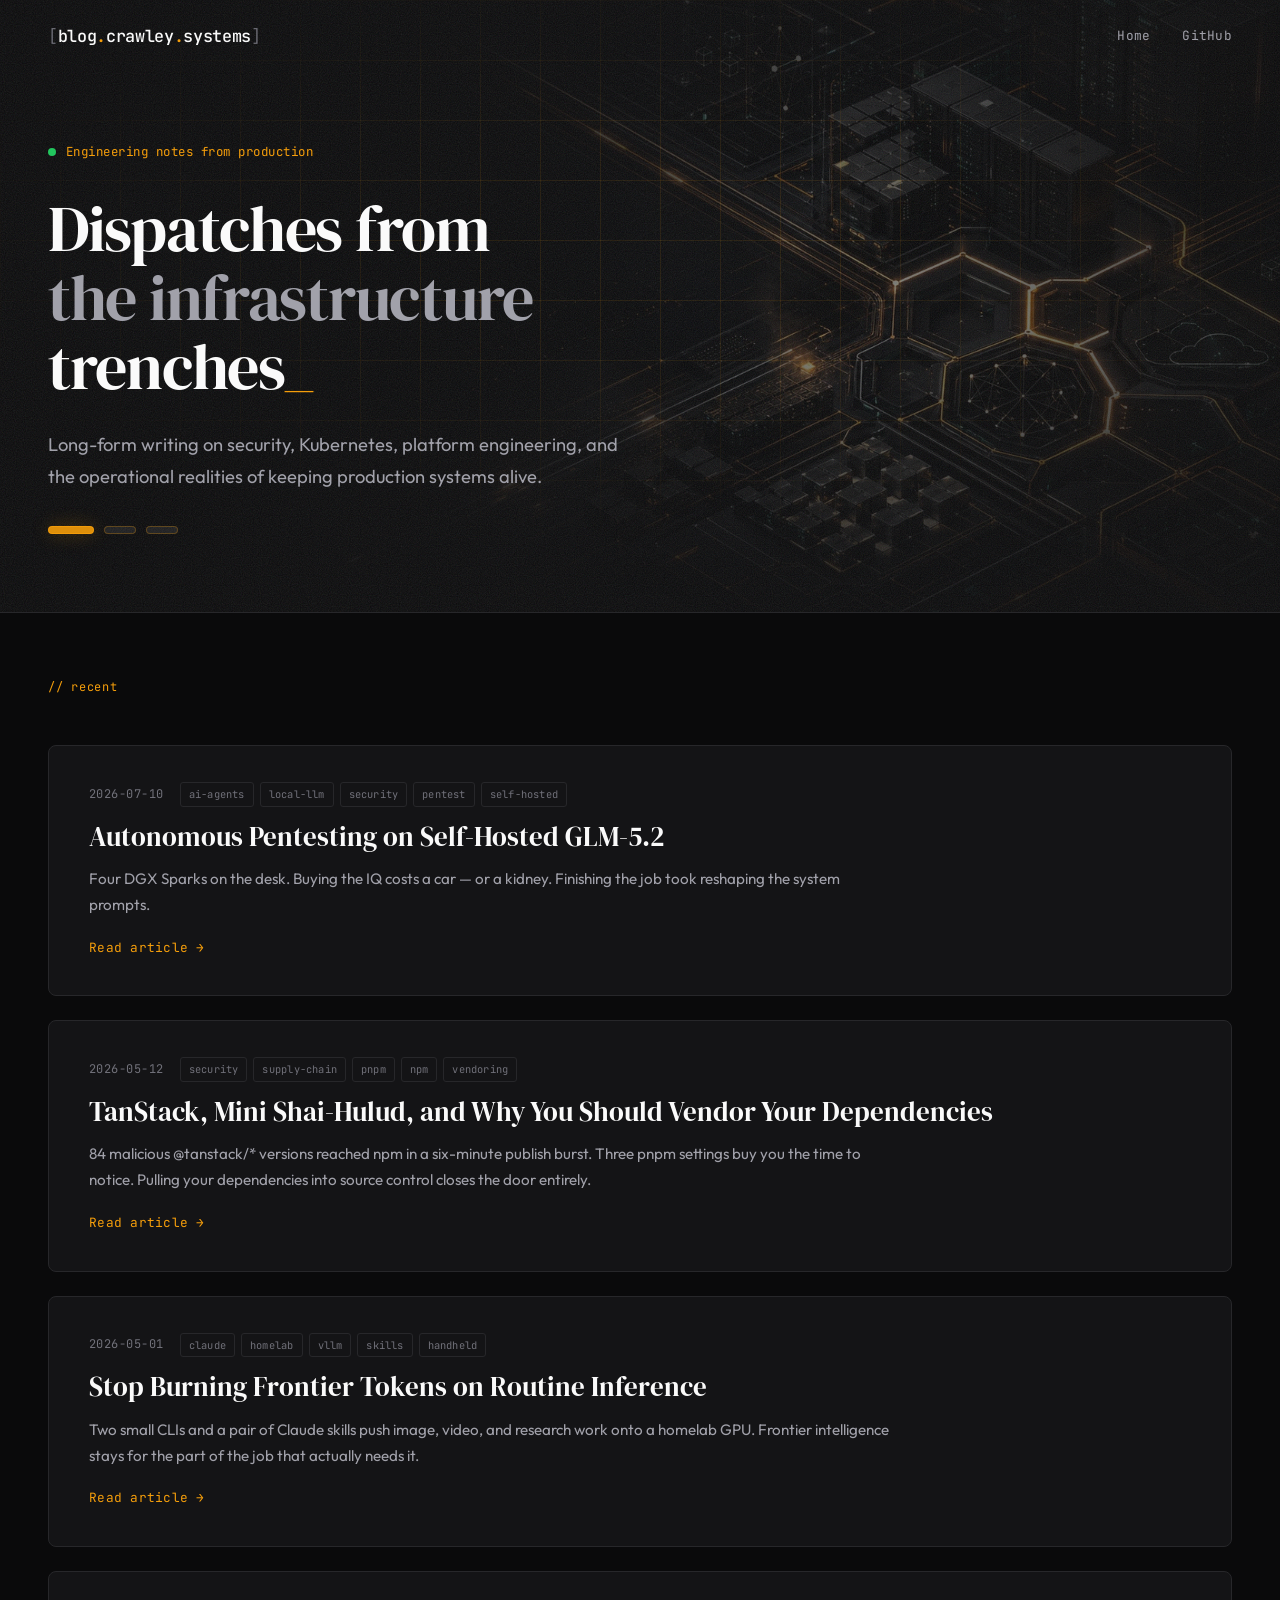
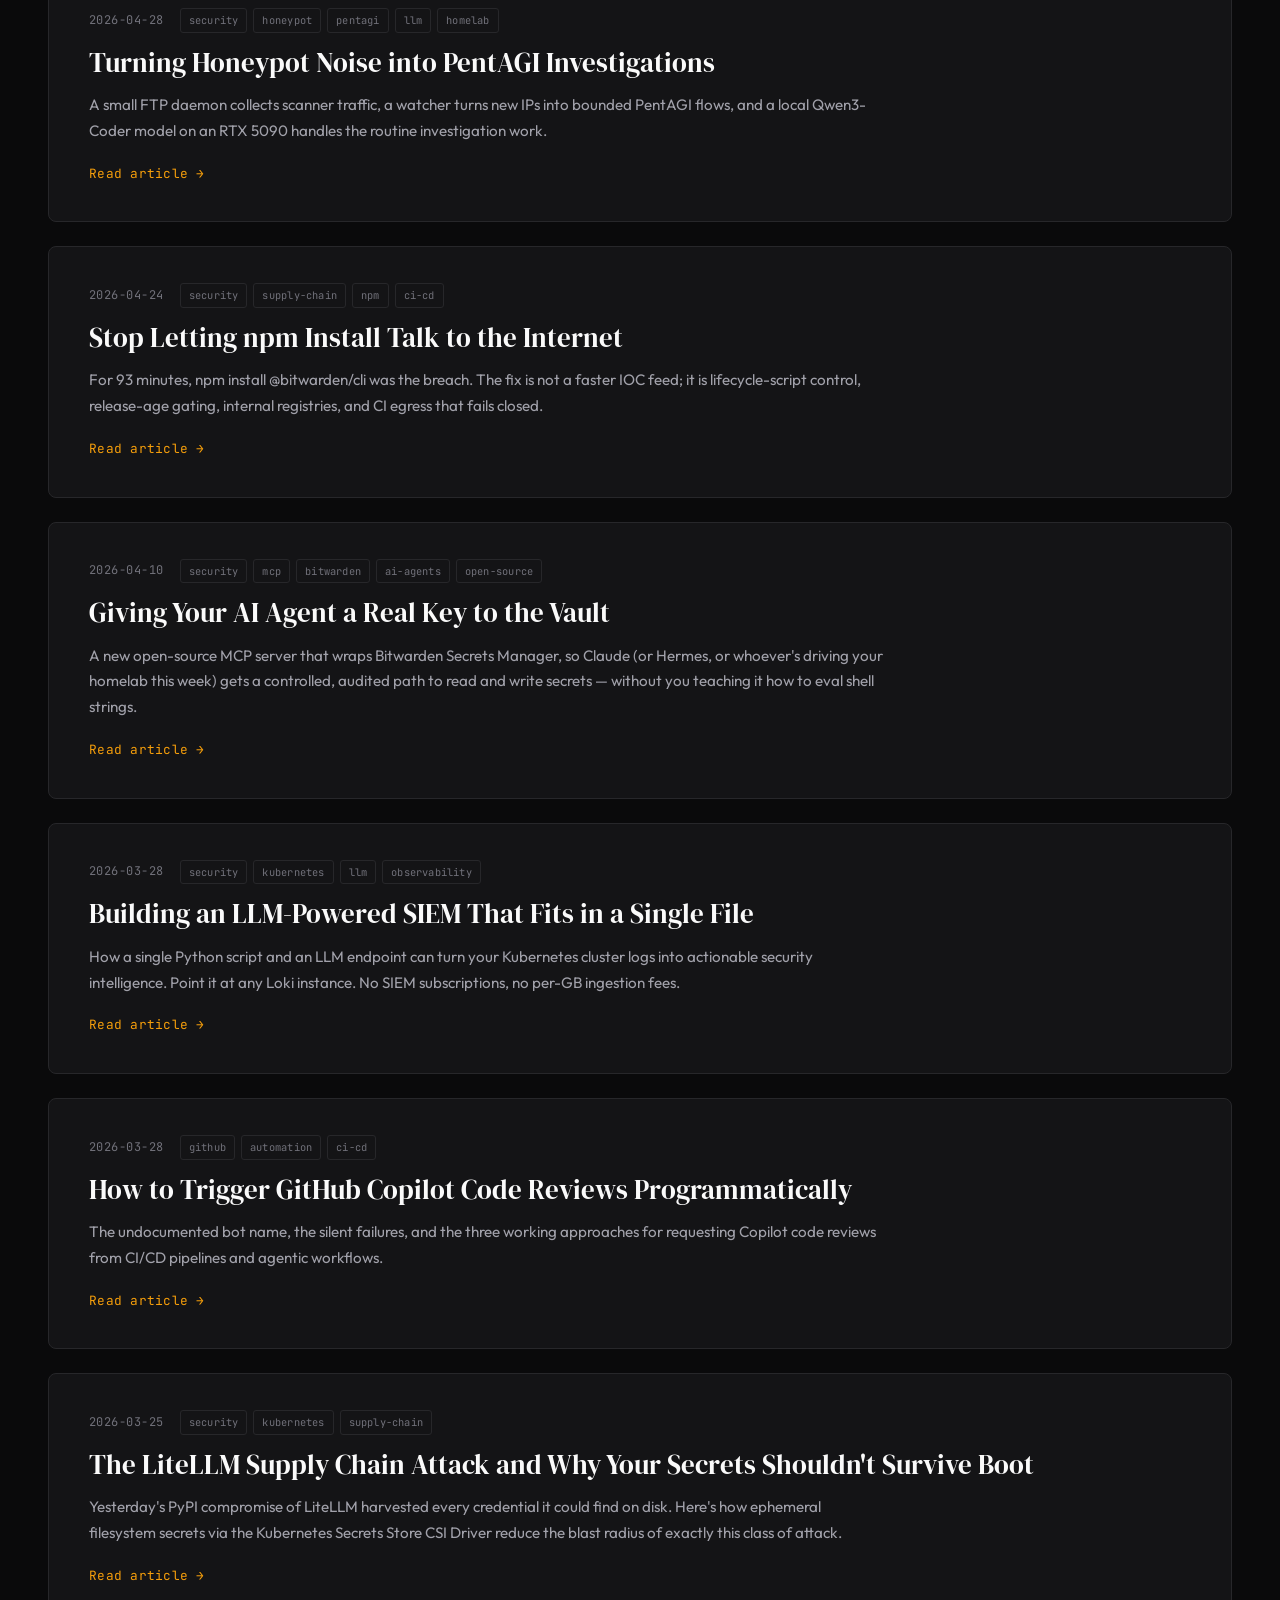
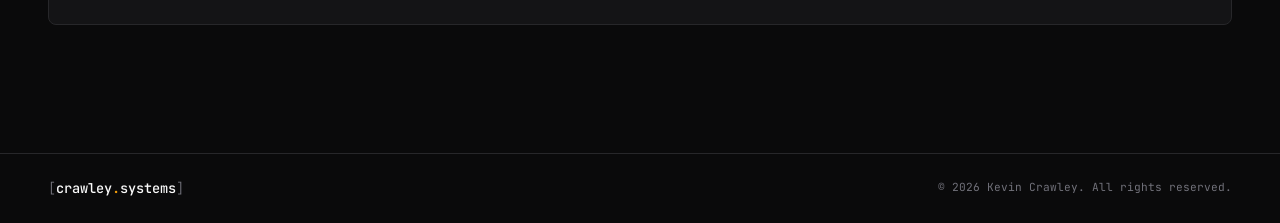
==== commit d0ab76c9: "post: Autonomous Pentesting on Self-Hosted GLM-5.2 Local GLM-5.2 on four desk Sparks, PentAGI prompt" ====
--- a/index.html
+++ b/index.html
@@ -58,6 +58,22 @@
     <div class="posts__inner">
       <span class="section-tag">// recent</span>
 
+      <a href="posts/local-glm-autonomous-pentest.html" class="post-card">
+        <div class="post-card__meta">
+          <span class="post-card__date">2026-07-10</span>
+          <span class="post-card__tags">
+            <span class="tag">ai-agents</span>
+            <span class="tag">local-llm</span>
+            <span class="tag">security</span>
+            <span class="tag">pentest</span>
+            <span class="tag">self-hosted</span>
+          </span>
+        </div>
+        <h2 class="post-card__title">Autonomous Pentesting on Self-Hosted GLM-5.2</h2>
+        <p class="post-card__excerpt">Four DGX Sparks on the desk. Buying the IQ costs a car — or a kidney. Finishing the job took reshaping the system prompts.</p>
+        <span class="post-card__read">Read article &rarr;</span>
+      </a>
+
       <a href="posts/tanstack-pnpm-supply-chain.html" class="post-card">
         <div class="post-card__meta">
           <span class="post-card__date">2026-05-12</span>
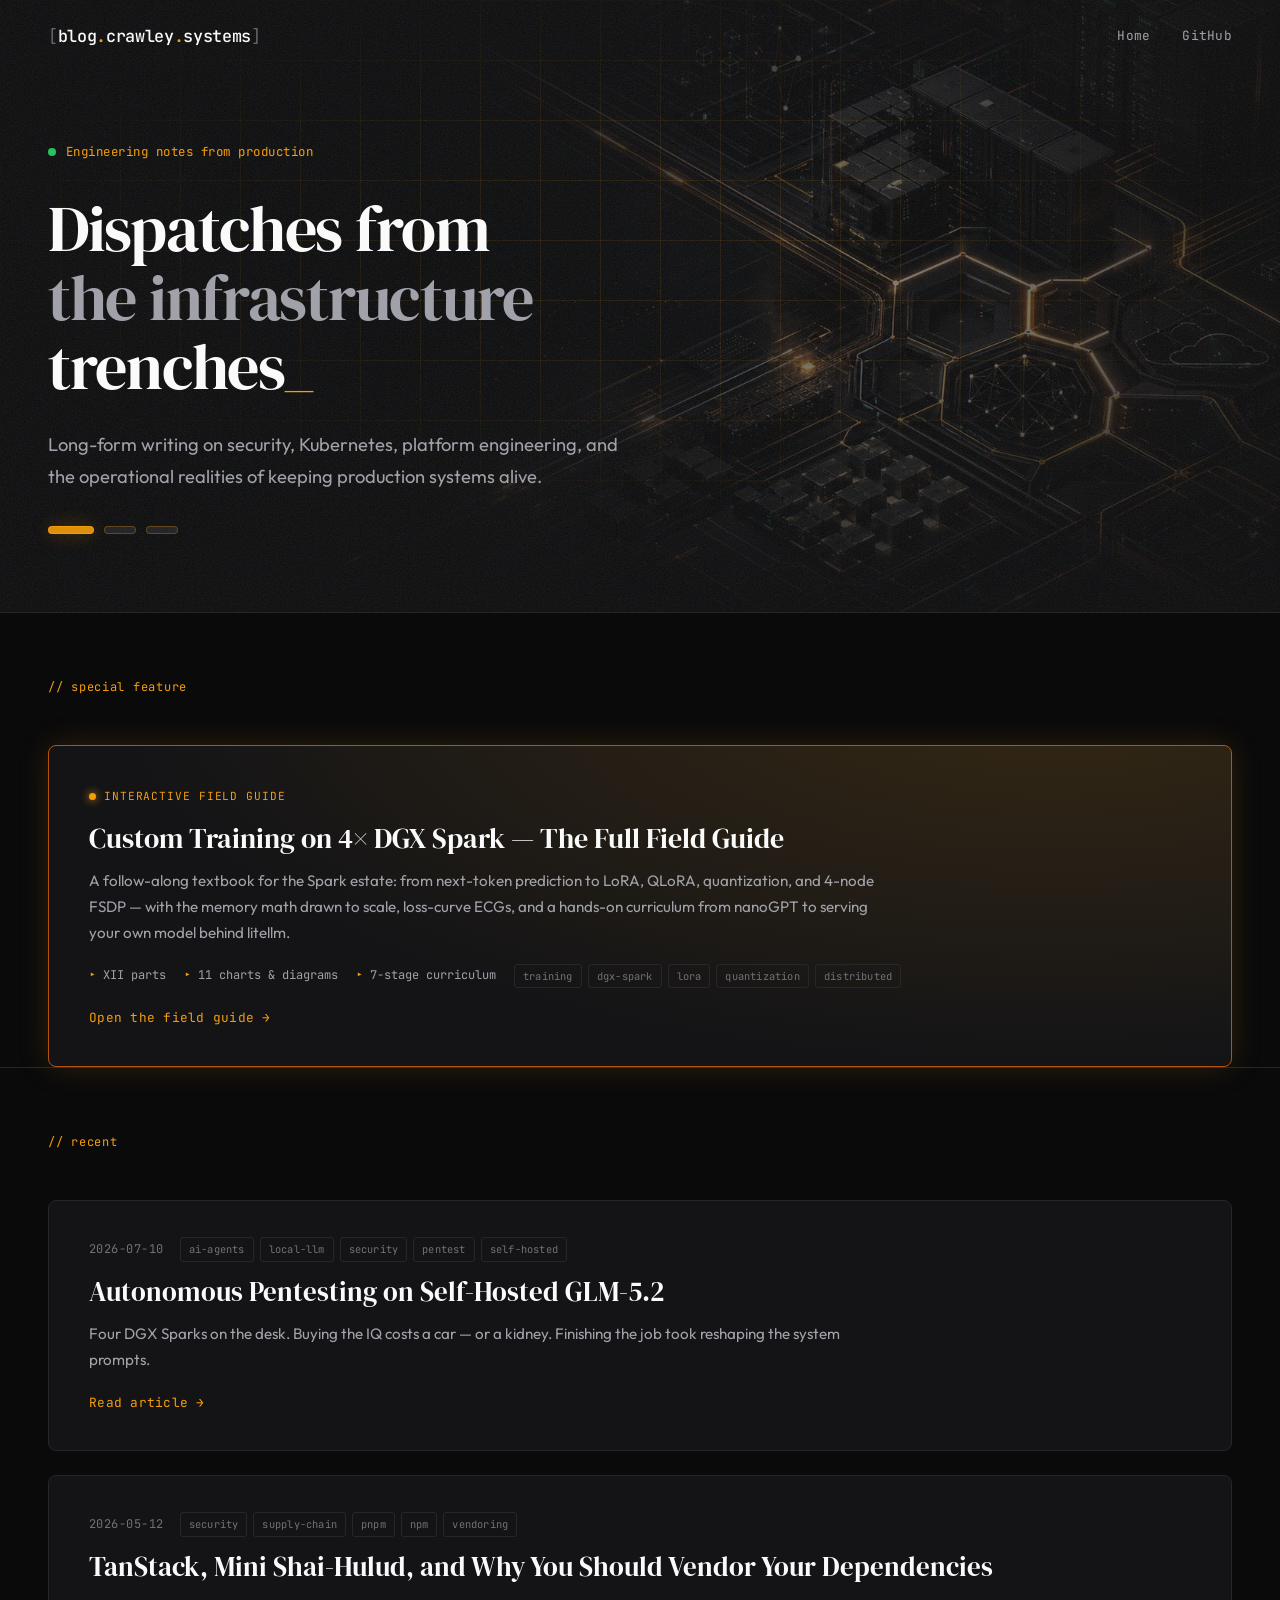
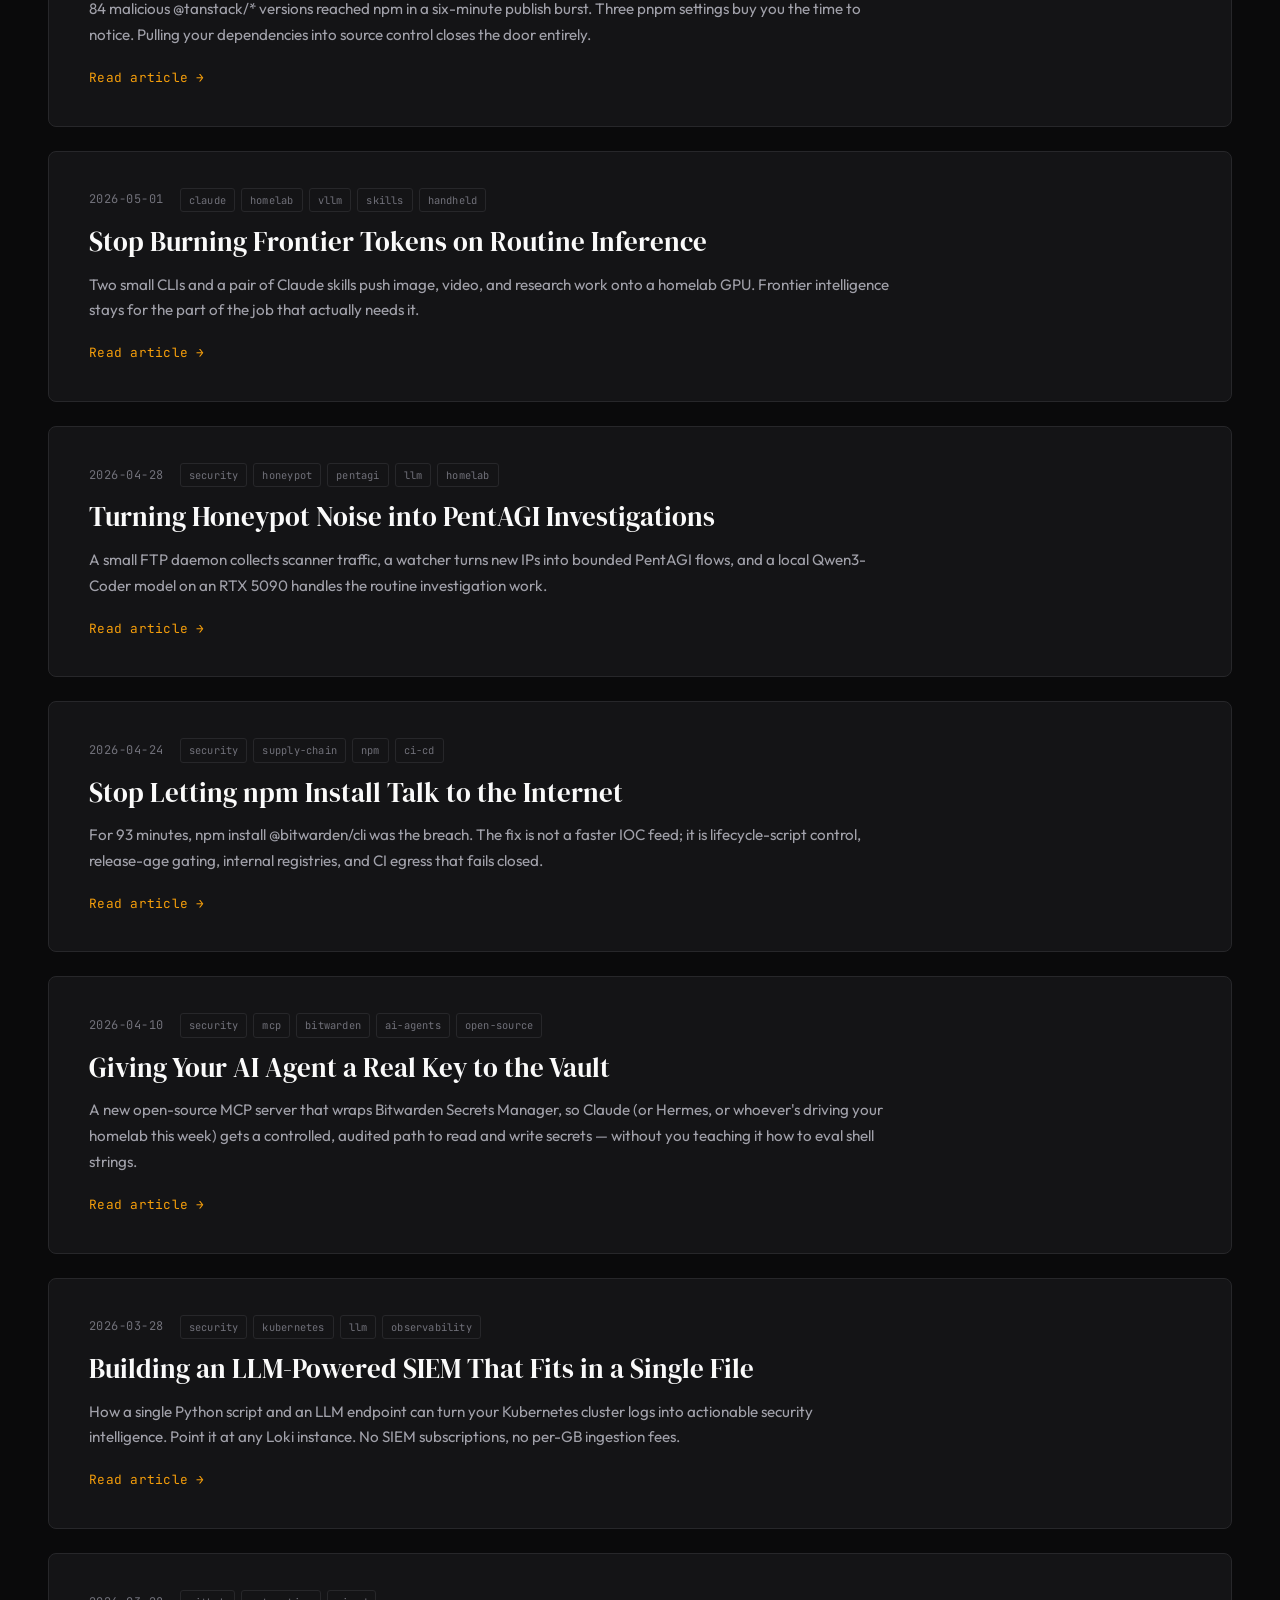
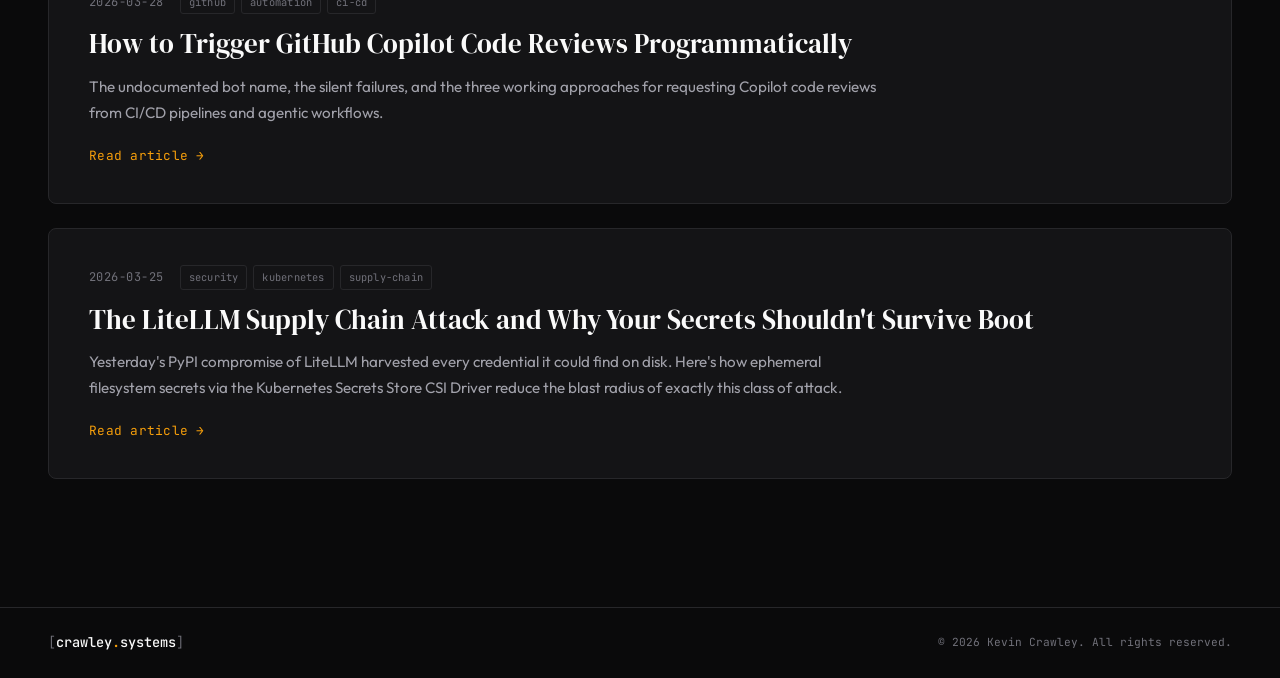
==== commit 3da9cb91: "special: DGX Spark training field guide — interactive tutorial with charts Restyled to house colors " ====
--- a/index.html
+++ b/index.html
@@ -8,7 +8,7 @@
   <link rel="preconnect" href="https://fonts.googleapis.com">
   <link rel="preconnect" href="https://fonts.gstatic.com" crossorigin>
   <link href="https://fonts.googleapis.com/css2?family=DM+Serif+Display:ital@0;1&family=JetBrains+Mono:wght@300;400;500;600&family=Outfit:wght@300;400;500;600;700&display=swap" rel="stylesheet">
-  <link rel="stylesheet" href="styles.css?v=20260428-cleanhero">
+  <link rel="stylesheet" href="styles.css?v=20260711-feature">
 </head>
 <body>
 
@@ -54,6 +54,31 @@
     </div>
   </section>
 
+  <section class="posts feature" id="feature">
+    <div class="posts__inner">
+      <span class="section-tag">// special feature</span>
+
+      <a href="special/dgx-spark-training-field-guide.html" class="post-card feature-card">
+        <div class="feature-card__badge"><span class="feature-card__badge-dot"></span>Interactive field guide</div>
+        <h2 class="post-card__title feature-card__title">Custom Training on 4× DGX Spark — The Full Field Guide</h2>
+        <p class="post-card__excerpt">A follow-along textbook for the Spark estate: from next-token prediction to LoRA, QLoRA, quantization, and 4-node FSDP — with the memory math drawn to scale, loss-curve ECGs, and a hands-on curriculum from nanoGPT to serving your own model behind litellm.</p>
+        <div class="post-card__meta feature-card__meta">
+          <span class="feature-card__stat">XII parts</span>
+          <span class="feature-card__stat">11 charts &amp; diagrams</span>
+          <span class="feature-card__stat">7-stage curriculum</span>
+          <span class="post-card__tags">
+            <span class="tag">training</span>
+            <span class="tag">dgx-spark</span>
+            <span class="tag">lora</span>
+            <span class="tag">quantization</span>
+            <span class="tag">distributed</span>
+          </span>
+        </div>
+        <span class="post-card__read">Open the field guide &rarr;</span>
+      </a>
+    </div>
+  </section>
+
   <section class="posts" id="posts">
     <div class="posts__inner">
       <span class="section-tag">// recent</span>
--- a/styles.css
+++ b/styles.css
@@ -880,3 +880,62 @@
 ::-webkit-scrollbar-track { background: var(--bg-primary); }
 ::-webkit-scrollbar-thumb { background: var(--border); border-radius: 4px; }
 ::-webkit-scrollbar-thumb:hover { background: var(--text-muted); }
+
+/* ============ SPECIAL FEATURE CARD ============ */
+.feature { padding-bottom: 0; }
+.feature-card {
+  position: relative;
+  border-color: var(--accent-dim);
+  background:
+    radial-gradient(ellipse 80% 120% at 85% -20%, var(--accent-glow), transparent),
+    var(--bg-card);
+  box-shadow: 0 0 32px var(--accent-glow);
+  transition: border-color 0.3s, box-shadow 0.3s;
+}
+.feature-card:hover {
+  border-color: var(--accent);
+  box-shadow: 0 0 48px var(--accent-glow-strong);
+}
+.feature-card__badge {
+  display: inline-flex;
+  align-items: center;
+  gap: 8px;
+  font-family: var(--font-mono);
+  font-size: 0.7rem;
+  color: var(--accent);
+  letter-spacing: 0.08em;
+  text-transform: uppercase;
+  margin-bottom: 14px;
+}
+.feature-card__badge-dot {
+  width: 7px;
+  height: 7px;
+  border-radius: 50%;
+  background: var(--accent);
+  box-shadow: 0 0 8px var(--accent);
+  animation: feature-pulse 2.4s infinite;
+}
+@keyframes feature-pulse {
+  0%, 100% { opacity: 1; }
+  50% { opacity: 0.35; }
+}
+.feature-card__title { font-size: 1.75rem; }
+.feature-card__meta {
+  display: flex;
+  flex-wrap: wrap;
+  align-items: center;
+  gap: 8px 18px;
+  margin: 18px 0 16px;
+}
+.feature-card__stat {
+  font-family: var(--font-mono);
+  font-size: 0.75rem;
+  color: var(--text-secondary);
+}
+.feature-card__stat::before {
+  content: "▸ ";
+  color: var(--accent);
+}
+@media (max-width: 640px) {
+  .feature-card__title { font-size: 1.3rem; }
+}
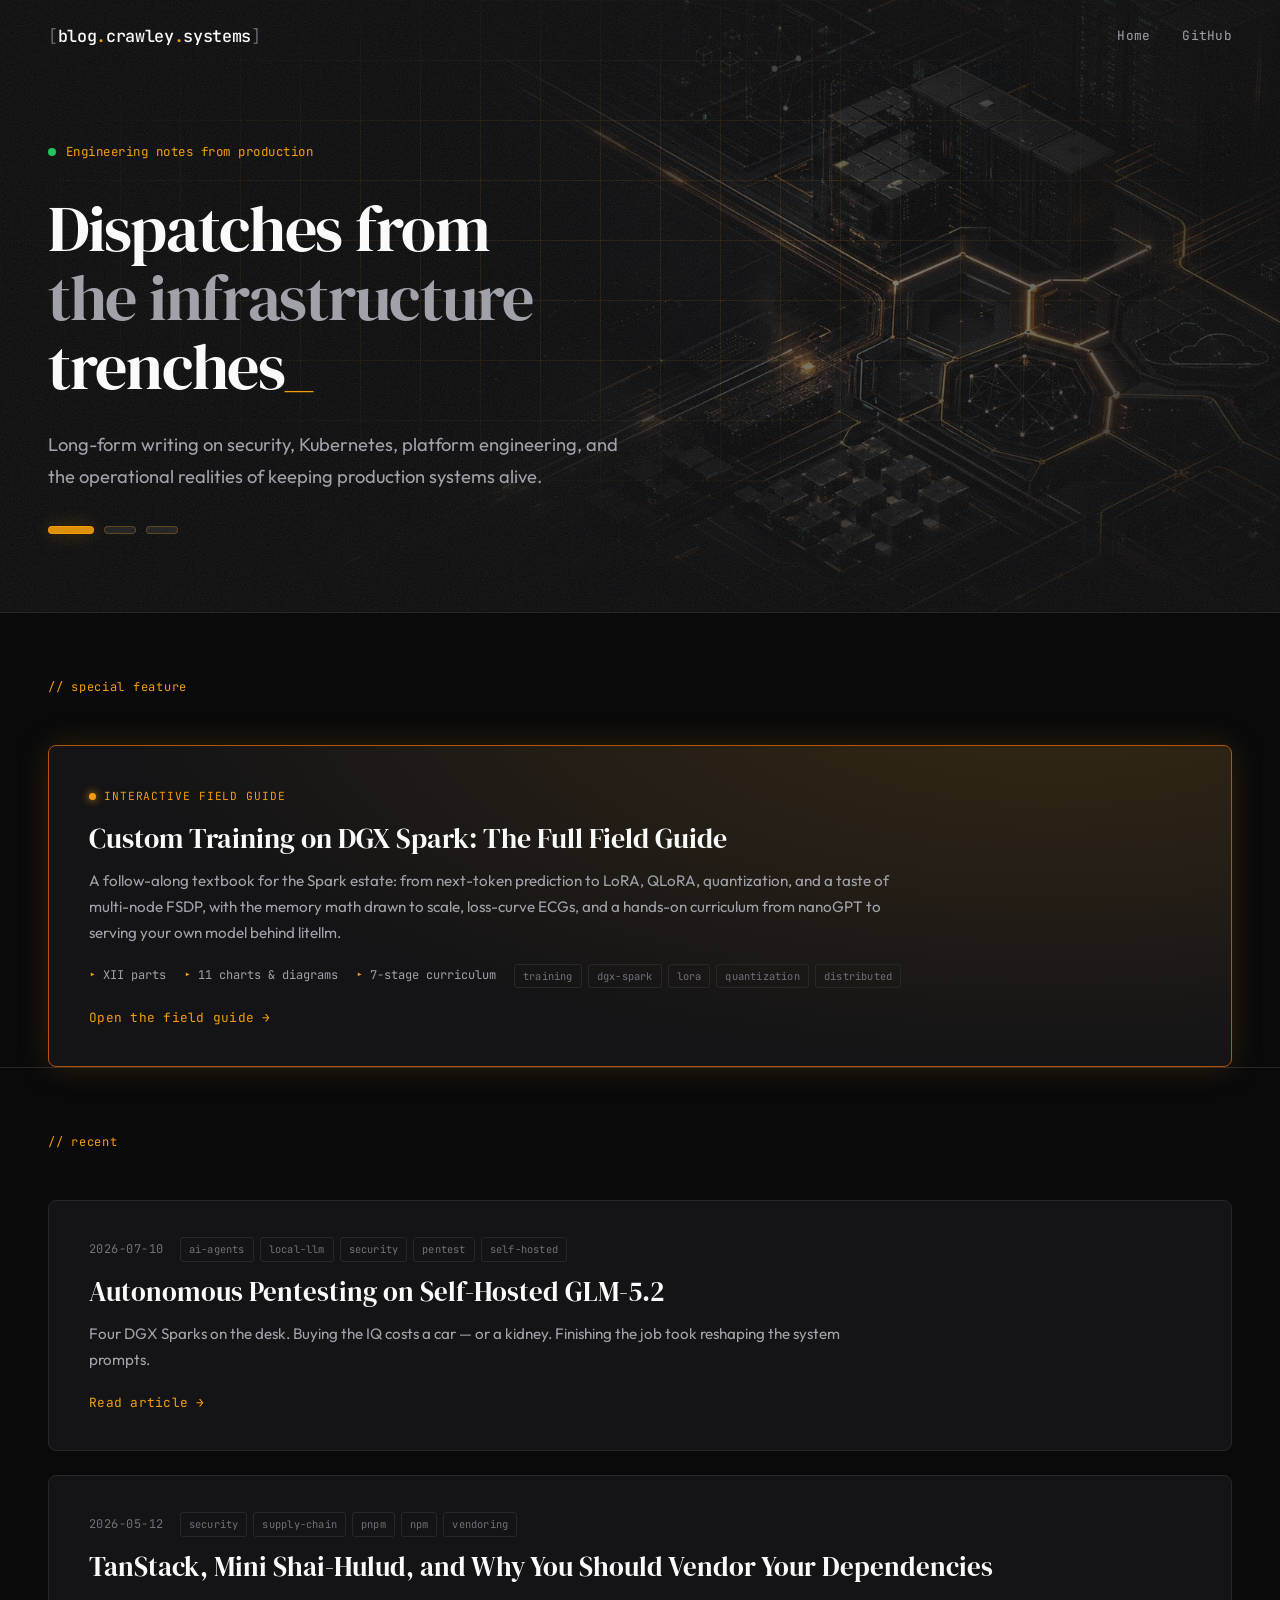
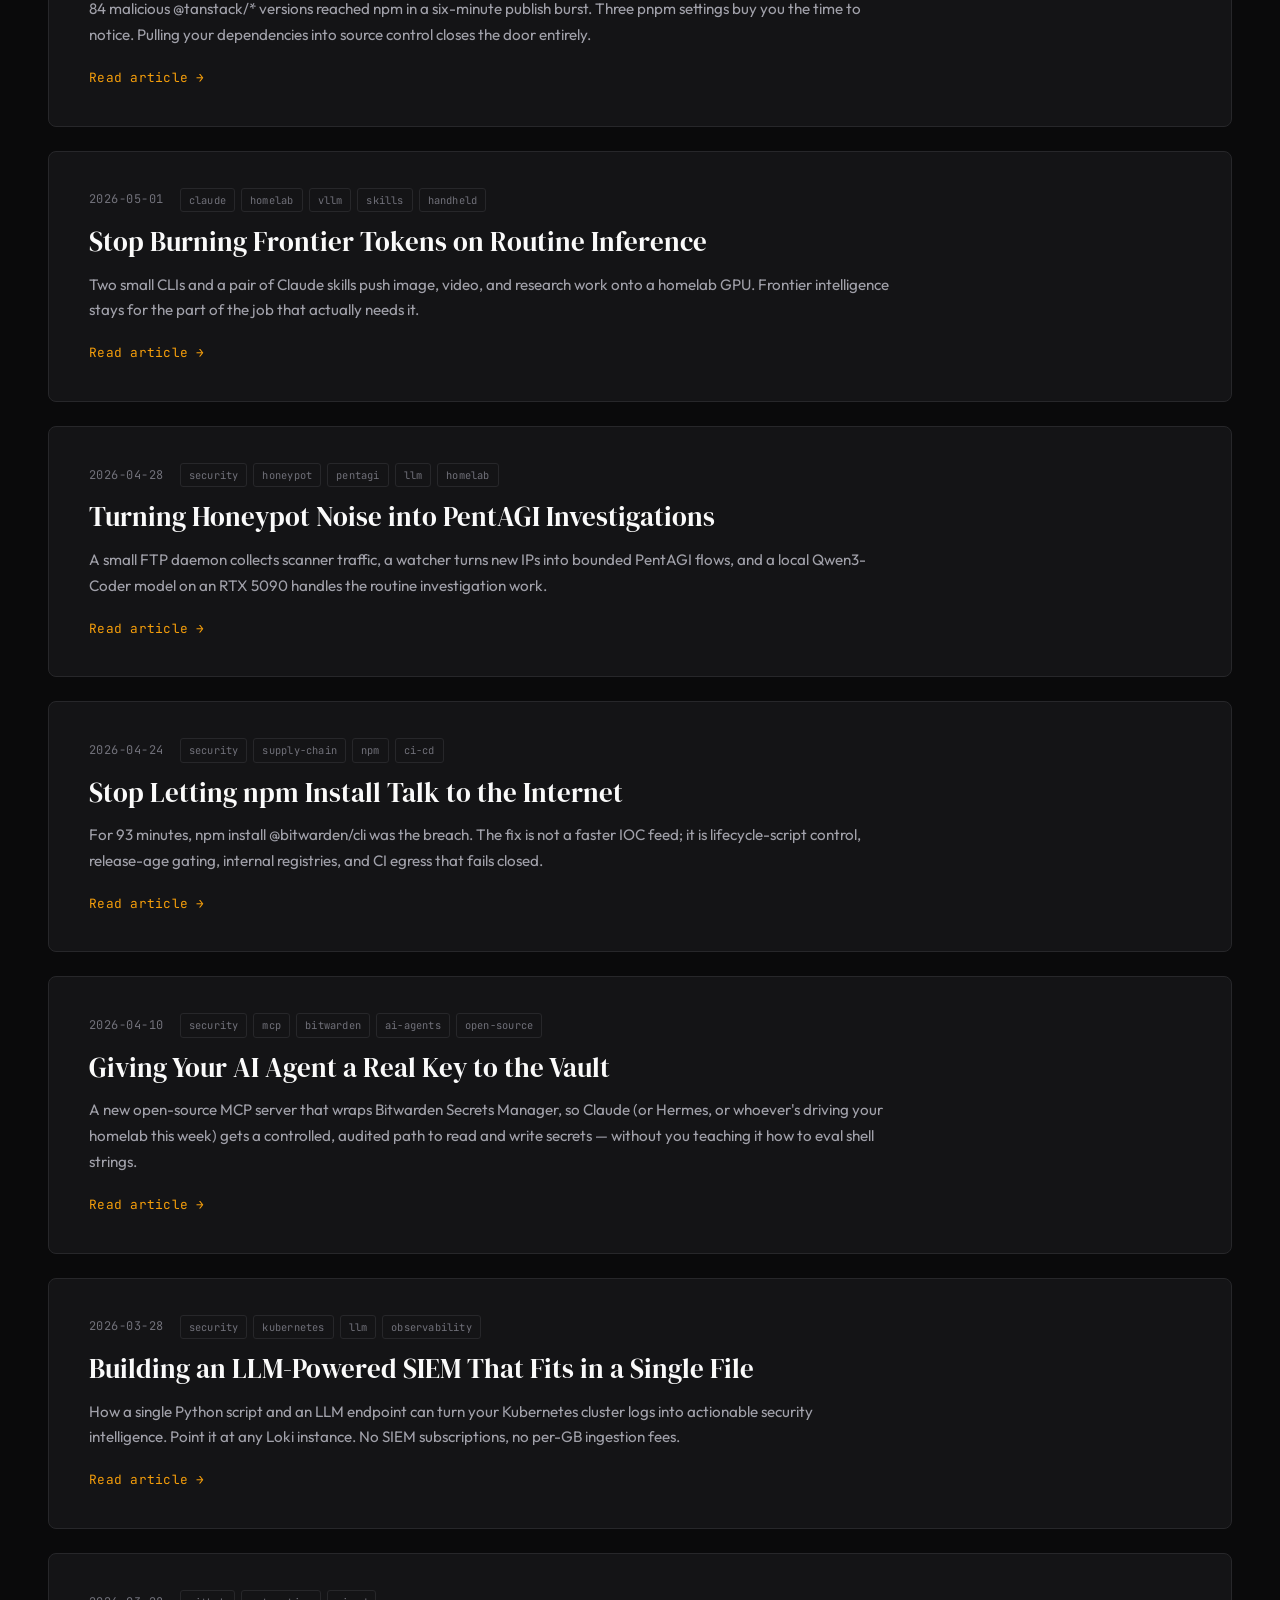
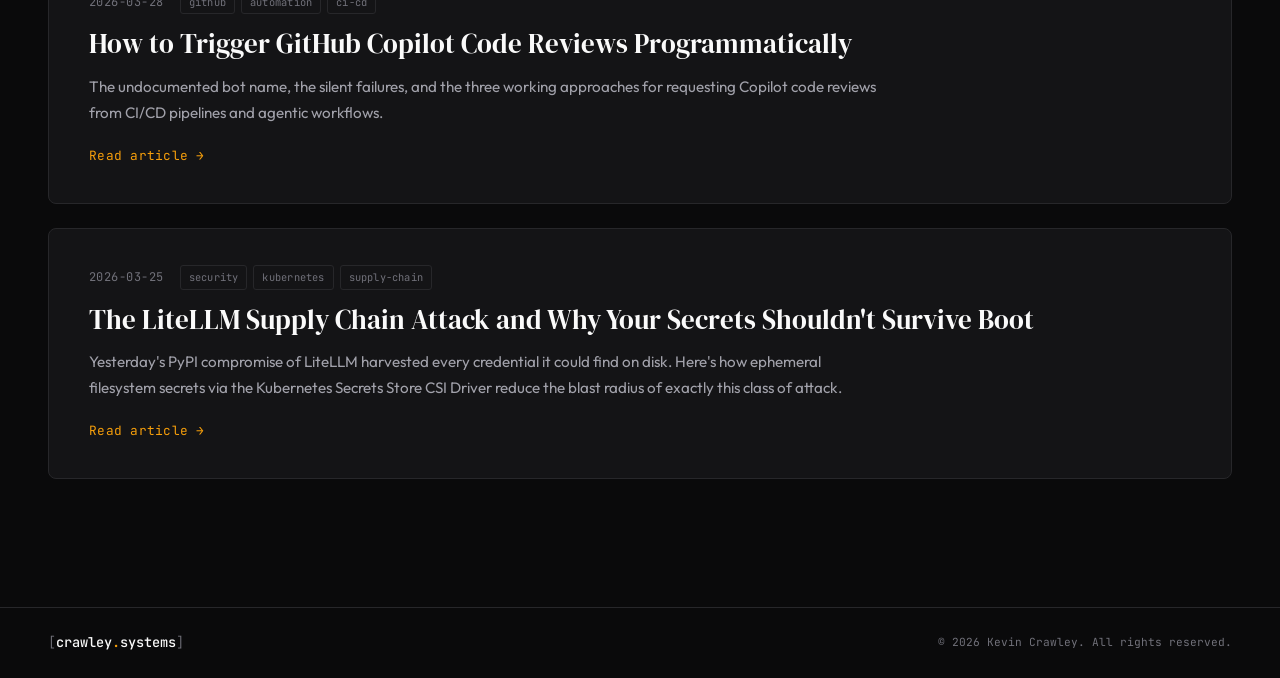
==== commit a13d8200: "special: field guide adjustments - title drops the 4x (multi-node gets only a short tour; hero note " ====
--- a/index.html
+++ b/index.html
@@ -60,8 +60,8 @@
 
       <a href="special/dgx-spark-training-field-guide.html" class="post-card feature-card">
         <div class="feature-card__badge"><span class="feature-card__badge-dot"></span>Interactive field guide</div>
-        <h2 class="post-card__title feature-card__title">Custom Training on 4× DGX Spark — The Full Field Guide</h2>
-        <p class="post-card__excerpt">A follow-along textbook for the Spark estate: from next-token prediction to LoRA, QLoRA, quantization, and 4-node FSDP — with the memory math drawn to scale, loss-curve ECGs, and a hands-on curriculum from nanoGPT to serving your own model behind litellm.</p>
+        <h2 class="post-card__title feature-card__title">Custom Training on DGX Spark: The Full Field Guide</h2>
+        <p class="post-card__excerpt">A follow-along textbook for the Spark estate: from next-token prediction to LoRA, QLoRA, quantization, and a taste of multi-node FSDP, with the memory math drawn to scale, loss-curve ECGs, and a hands-on curriculum from nanoGPT to serving your own model behind litellm.</p>
         <div class="post-card__meta feature-card__meta">
           <span class="feature-card__stat">XII parts</span>
           <span class="feature-card__stat">11 charts &amp; diagrams</span>
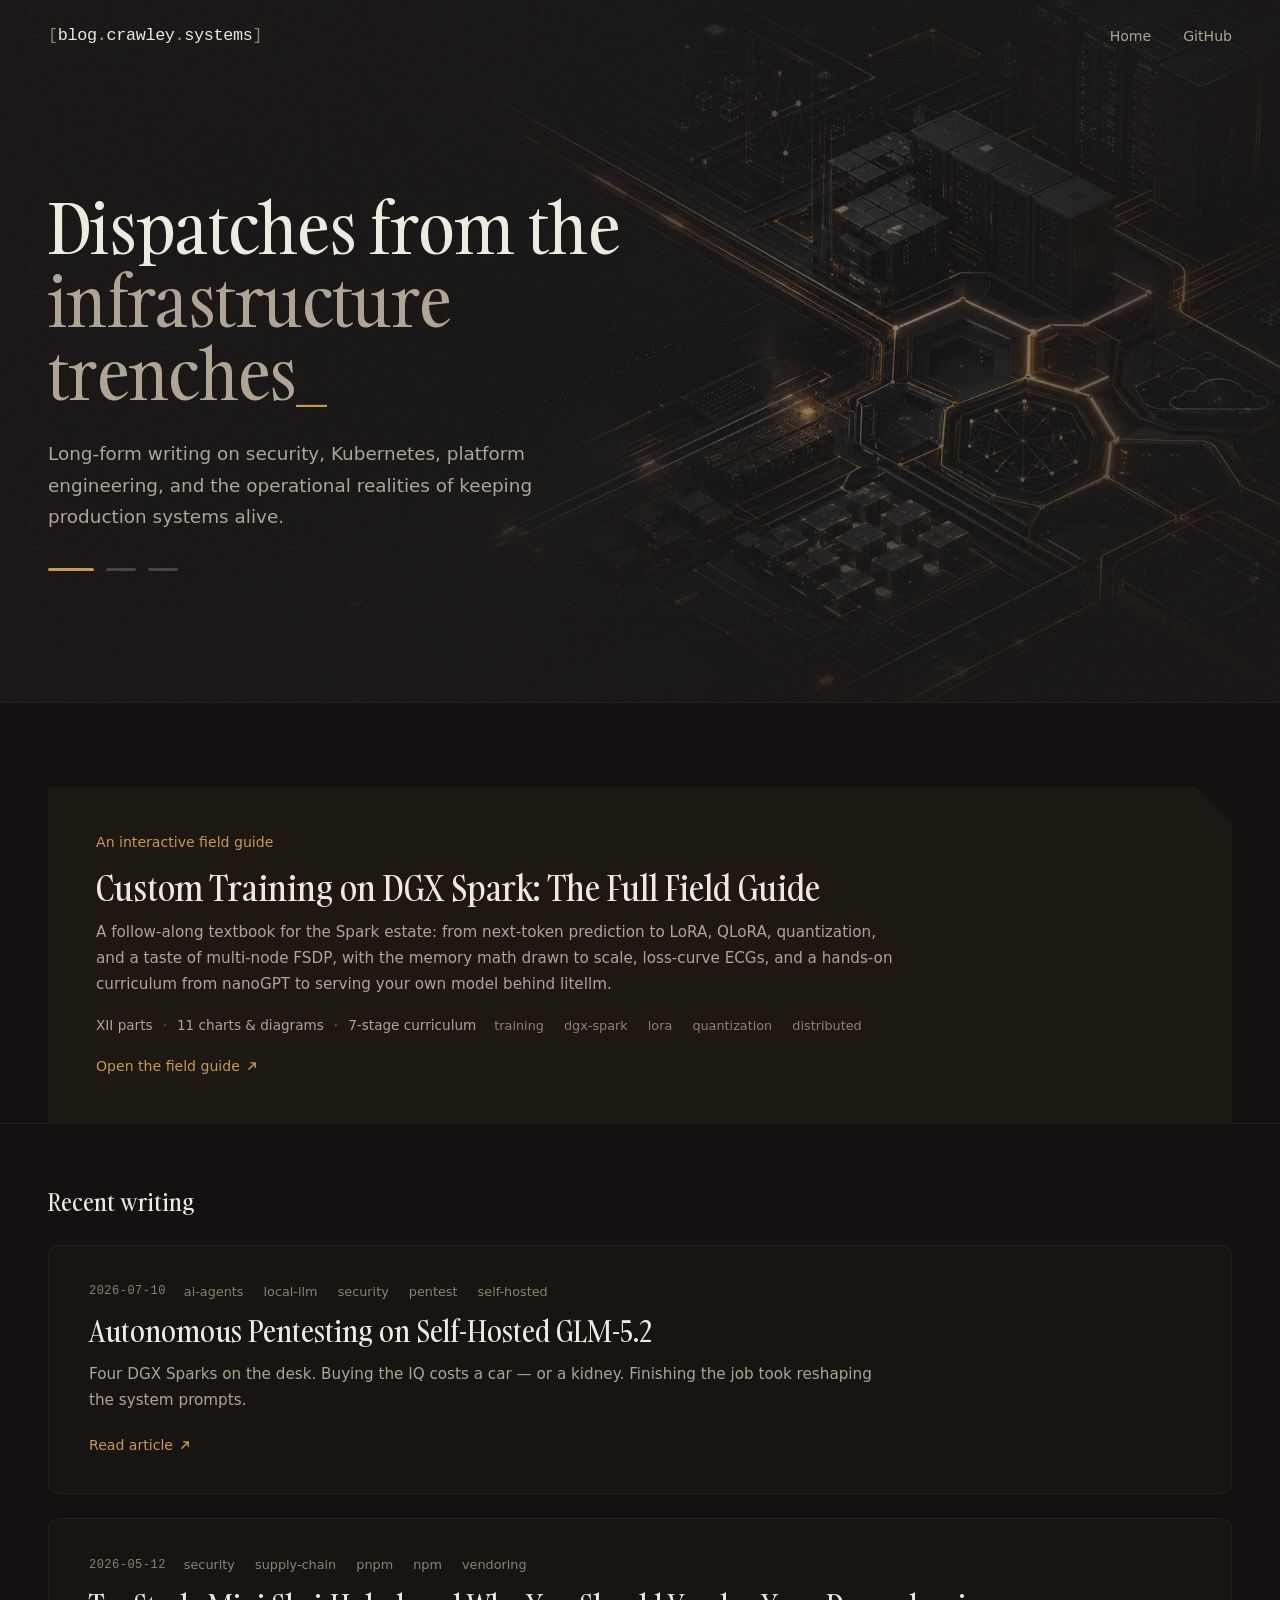
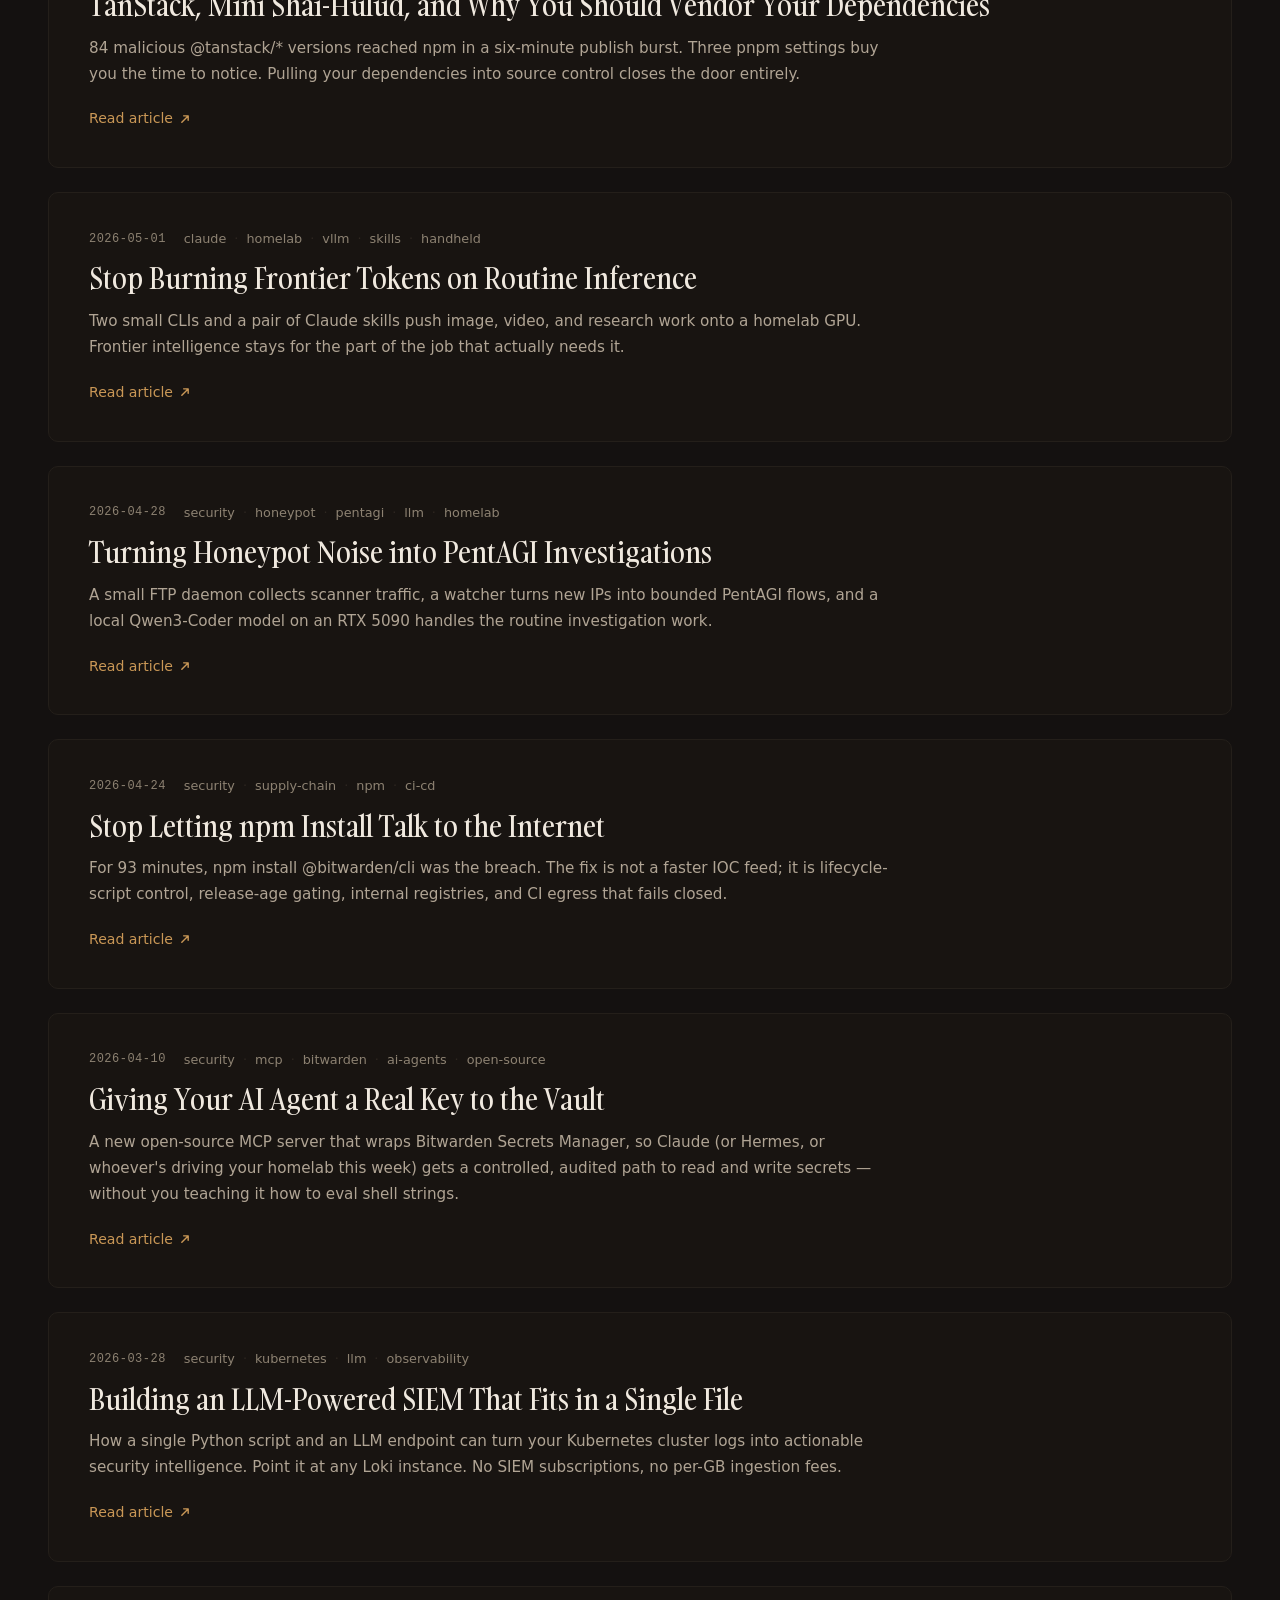
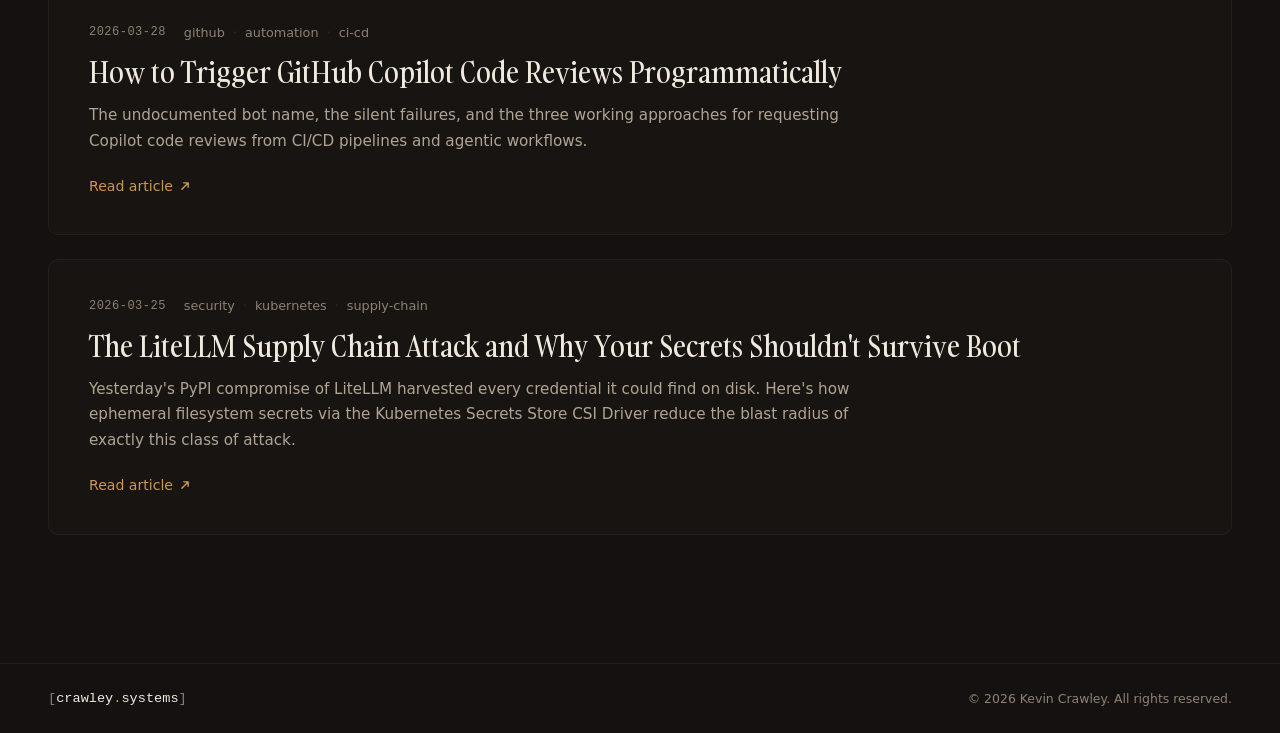
==== commit 8f1ba161: "deslop blog: warm-charcoal + brass, self-hosted Gambarino, kill slop tells Replace the Google-fonts/" ====
--- a/index.html
+++ b/index.html
@@ -5,10 +5,8 @@
   <meta name="viewport" content="width=device-width, initial-scale=1.0">
   <title>blog.crawley.systems — Engineering Notes from Production</title>
   <meta name="description" content="Technical writing on infrastructure, security, Kubernetes, and platform engineering from Kevin Crawley.">
-  <link rel="preconnect" href="https://fonts.googleapis.com">
-  <link rel="preconnect" href="https://fonts.gstatic.com" crossorigin>
-  <link href="https://fonts.googleapis.com/css2?family=DM+Serif+Display:ital@0;1&family=JetBrains+Mono:wght@300;400;500;600&family=Outfit:wght@300;400;500;600;700&display=swap" rel="stylesheet">
-  <link rel="stylesheet" href="styles.css?v=20260711-feature">
+  <link rel="preload" href="fonts/gambarino-regular.woff2" as="font" type="font/woff2" crossorigin>
+  <link rel="stylesheet" href="styles.css?v=20260714-deslop">
 </head>
 <body>
 
@@ -30,17 +28,11 @@
       <div class="hero__slide" style="--hero-image: url('blog-hero-supply-chain.webp')"></div>
       <div class="hero__slide" style="--hero-image: url('blog-hero-observability.webp')"></div>
     </div>
-    <div class="hero__grid-bg"></div>
     <div class="hero__noise"></div>
     <div class="hero__content">
-      <div class="hero__label">
-        <span class="hero__label-dot"></span>
-        <span class="hero__label-text">Engineering notes from production</span>
-      </div>
       <h1 class="hero__title">
-        <span class="hero__title-line hero__title-line--1">Dispatches from</span>
-        <span class="hero__title-line hero__title-line--2">the infrastructure</span>
-        <span class="hero__title-line hero__title-line--3">trenches<span class="hero__title-cursor">_</span></span>
+        <span class="hero__title-line hero__title-line--1">Dispatches from the</span>
+        <span class="hero__title-line hero__title-line--2">infrastructure trenches<span class="hero__title-cursor">_</span></span>
       </h1>
       <p class="hero__sub">
         Long-form writing on security, Kubernetes, platform engineering,
@@ -56,10 +48,8 @@
 
   <section class="posts feature" id="feature">
     <div class="posts__inner">
-      <span class="section-tag">// special feature</span>
-
       <a href="special/dgx-spark-training-field-guide.html" class="post-card feature-card">
-        <div class="feature-card__badge"><span class="feature-card__badge-dot"></span>Interactive field guide</div>
+        <p class="feature-card__lede">An interactive field guide</p>
         <h2 class="post-card__title feature-card__title">Custom Training on DGX Spark: The Full Field Guide</h2>
         <p class="post-card__excerpt">A follow-along textbook for the Spark estate: from next-token prediction to LoRA, QLoRA, quantization, and a taste of multi-node FSDP, with the memory math drawn to scale, loss-curve ECGs, and a hands-on curriculum from nanoGPT to serving your own model behind litellm.</p>
         <div class="post-card__meta feature-card__meta">
@@ -74,14 +64,14 @@
             <span class="tag">distributed</span>
           </span>
         </div>
-        <span class="post-card__read">Open the field guide &rarr;</span>
+        <span class="post-card__read">Open the field guide</span>
       </a>
     </div>
   </section>
 
   <section class="posts" id="posts">
     <div class="posts__inner">
-      <span class="section-tag">// recent</span>
+      <h2 class="section-heading">Recent writing</h2>
 
       <a href="posts/local-glm-autonomous-pentest.html" class="post-card">
         <div class="post-card__meta">
@@ -96,7 +86,7 @@
         </div>
         <h2 class="post-card__title">Autonomous Pentesting on Self-Hosted GLM-5.2</h2>
         <p class="post-card__excerpt">Four DGX Sparks on the desk. Buying the IQ costs a car — or a kidney. Finishing the job took reshaping the system prompts.</p>
-        <span class="post-card__read">Read article &rarr;</span>
+        <span class="post-card__read">Read article</span>
       </a>
 
       <a href="posts/tanstack-pnpm-supply-chain.html" class="post-card">
@@ -112,7 +102,7 @@
         </div>
         <h2 class="post-card__title">TanStack, Mini Shai-Hulud, and Why You Should Vendor Your Dependencies</h2>
         <p class="post-card__excerpt">84 malicious @tanstack/* versions reached npm in a six-minute publish burst. Three pnpm settings buy you the time to notice. Pulling your dependencies into source control closes the door entirely.</p>
-        <span class="post-card__read">Read article &rarr;</span>
+        <span class="post-card__read">Read article</span>
       </a>
 
       <a href="posts/claude-local-inference-skills.html" class="post-card">
@@ -128,7 +118,7 @@
         </div>
         <h2 class="post-card__title">Stop Burning Frontier Tokens on Routine Inference</h2>
         <p class="post-card__excerpt">Two small CLIs and a pair of Claude skills push image, video, and research work onto a homelab GPU. Frontier intelligence stays for the part of the job that actually needs it.</p>
-        <span class="post-card__read">Read article &rarr;</span>
+        <span class="post-card__read">Read article</span>
       </a>
 
       <a href="posts/honeypot-pentagi-bridge.html" class="post-card">
@@ -144,7 +134,7 @@
         </div>
         <h2 class="post-card__title">Turning Honeypot Noise into PentAGI Investigations</h2>
         <p class="post-card__excerpt">A small FTP daemon collects scanner traffic, a watcher turns new IPs into bounded PentAGI flows, and a local Qwen3-Coder model on an RTX 5090 handles the routine investigation work.</p>
-        <span class="post-card__read">Read article &rarr;</span>
+        <span class="post-card__read">Read article</span>
       </a>
 
       <a href="posts/bitwarden-cli-supply-chain-defense.html" class="post-card">
@@ -159,7 +149,7 @@
         </div>
         <h2 class="post-card__title">Stop Letting npm Install Talk to the Internet</h2>
         <p class="post-card__excerpt">For 93 minutes, npm install @bitwarden/cli was the breach. The fix is not a faster IOC feed; it is lifecycle-script control, release-age gating, internal registries, and CI egress that fails closed.</p>
-        <span class="post-card__read">Read article &rarr;</span>
+        <span class="post-card__read">Read article</span>
       </a>
 
       <a href="posts/bws-mcp-server.html" class="post-card">
@@ -175,7 +165,7 @@
         </div>
         <h2 class="post-card__title">Giving Your AI Agent a Real Key to the Vault</h2>
         <p class="post-card__excerpt">A new open-source MCP server that wraps Bitwarden Secrets Manager, so Claude (or Hermes, or whoever's driving your homelab this week) gets a controlled, audited path to read and write secrets — without you teaching it how to eval shell strings.</p>
-        <span class="post-card__read">Read article &rarr;</span>
+        <span class="post-card__read">Read article</span>
       </a>
 
       <a href="posts/sentinel-llm-siem-homelab.html" class="post-card">
@@ -190,7 +180,7 @@
         </div>
         <h2 class="post-card__title">Building an LLM-Powered SIEM That Fits in a Single File</h2>
         <p class="post-card__excerpt">How a single Python script and an LLM endpoint can turn your Kubernetes cluster logs into actionable security intelligence. Point it at any Loki instance. No SIEM subscriptions, no per-GB ingestion fees.</p>
-        <span class="post-card__read">Read article &rarr;</span>
+        <span class="post-card__read">Read article</span>
       </a>
 
       <a href="posts/copilot-code-review-programmatic.html" class="post-card">
@@ -204,7 +194,7 @@
         </div>
         <h2 class="post-card__title">How to Trigger GitHub Copilot Code Reviews Programmatically</h2>
         <p class="post-card__excerpt">The undocumented bot name, the silent failures, and the three working approaches for requesting Copilot code reviews from CI/CD pipelines and agentic workflows.</p>
-        <span class="post-card__read">Read article &rarr;</span>
+        <span class="post-card__read">Read article</span>
       </a>
 
       <a href="posts/litellm-supply-chain-attack.html" class="post-card">
@@ -218,7 +208,7 @@
         </div>
         <h2 class="post-card__title">The LiteLLM Supply Chain Attack and Why Your Secrets Shouldn't Survive Boot</h2>
         <p class="post-card__excerpt">Yesterday's PyPI compromise of LiteLLM harvested every credential it could find on disk. Here's how ephemeral filesystem secrets via the Kubernetes Secrets Store CSI Driver reduce the blast radius of exactly this class of attack.</p>
-        <span class="post-card__read">Read article &rarr;</span>
+        <span class="post-card__read">Read article</span>
       </a>
 
     </div>
--- a/styles.css
+++ b/styles.css
@@ -1,32 +1,41 @@
 /* ============================================
    blog.crawley.systems — Blog Theme
-   Based on crawley.systems Industrial Editorial
+   Warm charcoal + brass. Gambarino display,
+   system body, mono reserved for code & data.
    ============================================ */
 
+@font-face {
+  font-family: 'Gambarino';
+  src: url('fonts/gambarino-regular.woff2') format('woff2'),
+       url('fonts/gambarino-regular.woff') format('woff');
+  font-weight: 400;
+  font-style: normal;
+  font-display: swap;
+}
+
 :root {
-  --bg-primary: #0a0a0b;
-  --bg-secondary: #111113;
-  --bg-elevated: #18181b;
-  --bg-card: #141416;
-  --border: #27272a;
-  --border-subtle: #1e1e21;
-
-  --text-primary: #fafafa;
-  --text-secondary: #a1a1aa;
-  --text-muted: #71717a;
-
-  --accent: #f59e0b;
-  --accent-dim: #b45309;
-  --accent-glow: rgba(245, 158, 11, 0.15);
-  --accent-glow-strong: rgba(245, 158, 11, 0.3);
-
-  --term-green: #22c55e;
-  --term-blue: #60a5fa;
-  --term-red: #ef4444;
-
-  --font-display: 'DM Serif Display', Georgia, serif;
-  --font-body: 'Outfit', system-ui, sans-serif;
-  --font-mono: 'JetBrains Mono', 'Fira Code', monospace;
+  --bg-primary: #141110;
+  --bg-secondary: #1a1613;
+  --bg-elevated: #221c17;
+  --bg-card: #181411;
+  --border: #2e2721;
+  --border-subtle: #241f1a;
+
+  --text-primary: #f0e9df;
+  --text-secondary: #b0a494;
+  --text-muted: #8d8272;
+
+  --accent: #c99756;
+  --accent-bright: #e0b478;
+  --accent-dim: #8a6635;
+
+  --term-green: #79a884;
+  --term-blue: #7da3c9;
+  --term-red: #c97a6e;
+
+  --font-display: 'Gambarino', Georgia, 'Times New Roman', serif;
+  --font-body: system-ui, -apple-system, 'Segoe UI', sans-serif;
+  --font-mono: ui-monospace, 'Cascadia Code', 'SF Mono', Menlo, Consolas, monospace;
 
   --section-pad: clamp(80px, 10vw, 140px);
   --container: 1200px;
@@ -69,7 +78,7 @@
 }
 
 .nav--scrolled {
-  background: rgba(10, 10, 11, 0.85);
+  background: rgba(20, 17, 16, 0.85);
   backdrop-filter: blur(20px);
   -webkit-backdrop-filter: blur(20px);
   border-bottom-color: var(--border-subtle);
@@ -84,6 +93,8 @@
   height: 72px;
 }
 
+/* The bracketed wordmark is the brand mark — the one deliberate
+   mono treatment outside code and dates. */
 .nav__logo {
   font-family: var(--font-mono);
   font-size: 1.05rem;
@@ -102,11 +113,8 @@
 }
 
 .nav__links a {
-  font-family: var(--font-mono);
-  font-size: 0.8rem;
-  font-weight: 400;
-  color: var(--text-secondary);
-  letter-spacing: 0.02em;
+  font-size: 0.88rem;
+  color: var(--text-secondary);
   transition: color 0.3s;
 }
 
@@ -115,7 +123,7 @@
 /* ============ HERO ============ */
 .hero {
   position: relative;
-  min-height: clamp(560px, 68vh, 760px);
+  min-height: clamp(600px, 78vh, 880px);
   display: flex;
   align-items: center;
   padding: 120px clamp(20px, 4vw, 48px) 60px;
@@ -139,8 +147,8 @@
   opacity: 0;
   transform: scale(1.035);
   background-image:
-    linear-gradient(90deg, rgba(10, 10, 11, 0.97) 0%, rgba(10, 10, 11, 0.86) 33%, rgba(10, 10, 11, 0.34) 66%, rgba(10, 10, 11, 0.7) 100%),
-    linear-gradient(0deg, rgba(10, 10, 11, 0.9) 0%, rgba(10, 10, 11, 0.18) 48%, rgba(10, 10, 11, 0.74) 100%),
+    linear-gradient(90deg, rgba(20, 17, 16, 0.97) 0%, rgba(20, 17, 16, 0.86) 33%, rgba(20, 17, 16, 0.34) 66%, rgba(20, 17, 16, 0.7) 100%),
+    linear-gradient(0deg, rgba(20, 17, 16, 0.9) 0%, rgba(20, 17, 16, 0.18) 48%, rgba(20, 17, 16, 0.74) 100%),
     var(--hero-image);
   background-size: cover;
   background-position: center;
@@ -152,23 +160,12 @@
   transform: scale(1);
 }
 
-.hero__grid-bg {
-  position: absolute;
-  inset: 0;
-  z-index: 2;
-  background-image:
-    linear-gradient(rgba(245, 158, 11, 0.10) 1px, transparent 1px),
-    linear-gradient(90deg, rgba(245, 158, 11, 0.10) 1px, transparent 1px);
-  background-size: 60px 60px;
-  mask-image: radial-gradient(ellipse 80% 70% at 50% 40%, black 20%, transparent 70%);
-  -webkit-mask-image: radial-gradient(ellipse 80% 70% at 50% 40%, black 20%, transparent 70%);
-}
-
+/* Grain sits on the image substrate, beneath the text layer. */
 .hero__noise {
   position: absolute;
   inset: 0;
   z-index: 4;
-  opacity: 0.12;
+  opacity: 0.09;
   background-image: url("data:image/svg+xml,%3Csvg viewBox='0 0 256 256' xmlns='http://www.w3.org/2000/svg'%3E%3Cfilter id='noise'%3E%3CfeTurbulence type='fractalNoise' baseFrequency='0.9' numOctaves='4' stitchTiles='stitch'/%3E%3C/filter%3E%3Crect width='100%25' height='100%25' filter='url(%23noise)'/%3E%3C/svg%3E");
   background-repeat: repeat;
   background-size: 256px 256px;
@@ -183,53 +180,27 @@
   width: 100%;
 }
 
-.hero__label {
-  display: inline-flex;
-  align-items: center;
-  gap: 10px;
-  margin-bottom: 32px;
-  font-family: var(--font-mono);
-  font-size: 0.78rem;
-  color: var(--accent);
-  letter-spacing: 0.04em;
-  opacity: 0;
-  animation: fadeUp 0.8s 0.2s forwards;
-}
-
-.hero__label-dot {
-  width: 8px; height: 8px;
-  background: var(--term-green);
-  border-radius: 50%;
-  animation: pulse-dot 2s infinite;
-}
-
-@keyframes pulse-dot {
-  0%, 100% { opacity: 1; box-shadow: 0 0 0 0 rgba(34, 197, 94, 0.4); }
-  50% { opacity: 0.7; box-shadow: 0 0 0 6px rgba(34, 197, 94, 0); }
-}
-
 .hero__title {
   font-family: var(--font-display);
-  font-size: clamp(2.4rem, 5vw, 4.5rem);
+  font-size: clamp(2.5rem, 5.4vw, 4.8rem);
   font-weight: 400;
-  line-height: 1.08;
-  letter-spacing: -0.02em;
+  line-height: 1.06;
+  letter-spacing: -0.01em;
   margin-bottom: 28px;
+  max-width: 18ch;
 }
 
 .hero__title-line {
   display: block;
-  opacity: 0;
-  animation: fadeUp 0.8s forwards;
-}
-
-.hero__title-line--1 { animation-delay: 0.3s; }
-.hero__title-line--2 { animation-delay: 0.45s; color: var(--text-secondary); }
-.hero__title-line--3 { animation-delay: 0.6s; }
+  animation: rise 0.9s cubic-bezier(0.22, 1, 0.36, 1) backwards;
+}
+
+.hero__title-line--1 { animation-delay: 0.15s; }
+.hero__title-line--2 { animation-delay: 0.3s; color: var(--text-secondary); }
 
 .hero__title-cursor {
   color: var(--accent);
-  animation: blink 1s step-end infinite;
+  animation: blink 1.1s step-end infinite;
 }
 
 @keyframes blink {
@@ -242,35 +213,32 @@
   font-size: clamp(1rem, 1.8vw, 1.15rem);
   color: var(--text-secondary);
   line-height: 1.7;
-  opacity: 0;
-  animation: fadeUp 0.8s 0.8s forwards;
+  animation: rise 0.9s cubic-bezier(0.22, 1, 0.36, 1) 0.45s backwards;
 }
 
 .hero__controls {
   display: flex;
   align-items: center;
-  gap: 10px;
-  margin-top: 34px;
-  opacity: 0;
-  animation: fadeUp 0.8s 1s forwards;
+  gap: 12px;
+  margin-top: 36px;
+  animation: rise 0.9s cubic-bezier(0.22, 1, 0.36, 1) 0.6s backwards;
 }
 
 .hero__dot {
-  width: 32px;
-  height: 8px;
-  border: 1px solid rgba(245, 158, 11, 0.28);
+  width: 30px;
+  height: 3px;
+  border: none;
   border-radius: 999px;
-  background: rgba(250, 250, 250, 0.08);
+  background: rgba(240, 233, 223, 0.22);
   cursor: pointer;
-  transition: width 0.3s, background 0.3s, border-color 0.3s, box-shadow 0.3s;
-}
-
-.hero__dot:hover,
+  transition: width 0.3s, background 0.3s;
+}
+
+.hero__dot:hover { background: rgba(240, 233, 223, 0.45); }
+
 .hero__dot--active {
   width: 46px;
-  background: rgba(245, 158, 11, 0.9);
-  border-color: rgba(245, 158, 11, 0.95);
-  box-shadow: 0 0 18px rgba(245, 158, 11, 0.28);
+  background: var(--accent);
 }
 
 @media (max-width: 760px) {
@@ -282,54 +250,26 @@
 
   .hero__slide {
     background-image:
-      linear-gradient(180deg, rgba(10, 10, 11, 0.96) 0%, rgba(10, 10, 11, 0.82) 46%, rgba(10, 10, 11, 0.68) 100%),
-      linear-gradient(90deg, rgba(10, 10, 11, 0.94) 0%, rgba(10, 10, 11, 0.74) 100%),
+      linear-gradient(180deg, rgba(20, 17, 16, 0.96) 0%, rgba(20, 17, 16, 0.82) 46%, rgba(20, 17, 16, 0.68) 100%),
+      linear-gradient(90deg, rgba(20, 17, 16, 0.94) 0%, rgba(20, 17, 16, 0.74) 100%),
       var(--hero-image);
     background-position: 64% center;
   }
-
-  .hero__dot {
-    width: 28px;
-  }
-
-  .hero__dot:hover,
-  .hero__dot--active {
-    width: 40px;
-  }
-}
-
-@media (prefers-reduced-motion: reduce) {
-  .hero__slide,
-  .hero__label,
-  .hero__title-line,
-  .hero__sub,
-  .hero__controls {
-    animation: none !important;
-    transition: none !important;
-  }
-
-  .hero__label,
-  .hero__title-line,
-  .hero__sub,
-  .hero__controls {
-    opacity: 1;
-  }
-}
-
-/* ============ SECTION UTILITIES ============ */
-.section-tag {
-  display: inline-block;
-  font-family: var(--font-mono);
-  font-size: 0.75rem;
-  color: var(--accent);
-  letter-spacing: 0.06em;
-  margin-bottom: 24px;
+}
+
+/* ============ SECTION HEADING ============ */
+.section-heading {
+  font-family: var(--font-display);
+  font-size: 1.45rem;
+  font-weight: 400;
+  color: var(--text-primary);
+  margin-bottom: 8px;
 }
 
 /* ============ POST LIST ============ */
 .posts {
   padding: 60px clamp(20px, 4vw, 48px) var(--section-pad);
-  border-top: 1px solid var(--border);
+  border-top: 1px solid var(--border-subtle);
 }
 
 .posts__inner {
@@ -341,20 +281,10 @@
   display: block;
   padding: 36px 40px;
   background: var(--bg-card);
-  border: 1px solid var(--border);
-  border-radius: 8px;
+  border: 1px solid var(--border-subtle);
+  border-radius: 10px;
   margin-top: 24px;
-  transition: background 0.4s, border-color 0.4s;
-  position: relative;
-}
-
-.post-card::before {
-  content: '';
-  position: absolute;
-  top: 0; left: 0;
-  width: 0; height: 2px;
-  background: var(--accent);
-  transition: width 0.5s cubic-bezier(0.22, 1, 0.36, 1);
+  transition: background 0.35s, border-color 0.35s;
 }
 
 .post-card:hover {
@@ -362,16 +292,15 @@
   border-color: var(--border);
 }
 
-.post-card:hover::before { width: 100%; }
-
 .post-card__meta {
   display: flex;
   align-items: center;
-  gap: 16px;
+  gap: 18px;
   margin-bottom: 12px;
   flex-wrap: wrap;
 }
 
+/* Dates are data: mono earns its place here. */
 .post-card__date {
   font-family: var(--font-mono);
   font-size: 0.75rem;
@@ -381,29 +310,29 @@
 
 .post-card__tags {
   display: flex;
-  gap: 6px;
+  flex-wrap: wrap;
+  align-items: baseline;
 }
 
 .tag {
-  font-family: var(--font-mono);
-  font-size: 0.65rem;
+  font-size: 0.8rem;
   color: var(--text-muted);
-  padding: 3px 8px;
-  border: 1px solid var(--border);
-  border-radius: 3px;
-  letter-spacing: 0.02em;
-}
-
-.post-card:hover .tag {
-  border-color: var(--accent-dim);
-  color: var(--text-secondary);
-}
+  transition: color 0.3s;
+}
+
+.tag:not(:first-child)::before {
+  content: "\00B7";
+  margin: 0 8px;
+  color: var(--border);
+}
+
+.post-card:hover .tag { color: var(--text-secondary); }
 
 .post-card__title {
   font-family: var(--font-display);
-  font-size: clamp(1.3rem, 2.5vw, 1.7rem);
+  font-size: clamp(1.35rem, 2.5vw, 1.75rem);
   font-weight: 400;
-  line-height: 1.3;
+  line-height: 1.28;
   margin-bottom: 12px;
 }
 
@@ -411,19 +340,32 @@
   font-size: 0.95rem;
   color: var(--text-secondary);
   line-height: 1.7;
-  margin-bottom: 16px;
+  margin-bottom: 18px;
   max-width: 800px;
 }
 
 .post-card__read {
-  font-family: var(--font-mono);
-  font-size: 0.8rem;
+  display: inline-flex;
+  align-items: center;
+  gap: 7px;
+  font-size: 0.88rem;
   color: var(--accent);
-  letter-spacing: 0.02em;
   transition: color 0.3s;
 }
 
-.post-card:hover .post-card__read { color: #fbbf24; }
+/* Bespoke up-right arrow, drawn once, inherits text color. */
+.post-card__read::after {
+  content: '';
+  width: 10px;
+  height: 10px;
+  background: currentColor;
+  -webkit-mask: url("data:image/svg+xml,%3Csvg xmlns='http://www.w3.org/2000/svg' viewBox='0 0 12 12' fill='none'%3E%3Cpath d='M2.2 9.8 9.4 2.6M4.4 2.2h5.4v5.4' stroke='black' stroke-width='1.7' stroke-linecap='round' stroke-linejoin='round'/%3E%3C/svg%3E") no-repeat center / contain;
+  mask: url("data:image/svg+xml,%3Csvg xmlns='http://www.w3.org/2000/svg' viewBox='0 0 12 12' fill='none'%3E%3Cpath d='M2.2 9.8 9.4 2.6M4.4 2.2h5.4v5.4' stroke='black' stroke-width='1.7' stroke-linecap='round' stroke-linejoin='round'/%3E%3C/svg%3E") no-repeat center / contain;
+  transition: transform 0.3s cubic-bezier(0.22, 1, 0.36, 1);
+}
+
+.post-card:hover .post-card__read { color: var(--accent-bright); }
+.post-card:hover .post-card__read::after { transform: translate(2px, -2px); }
 
 /* ============ HERO SPLIT ============ */
 /* --- Split hero (Sentinel) --- */
@@ -431,7 +373,7 @@
   display: grid;
   grid-template-columns: 1fr 1fr;
   min-height: 80vh;
-  border-bottom: 1px solid var(--border);
+  border-bottom: 1px solid var(--border-subtle);
 }
 
 .hero-split__text {
@@ -497,7 +439,7 @@
   content: '';
   position: absolute;
   inset: 0;
-  background: linear-gradient(to bottom, rgba(10,10,11,0.3) 0%, var(--bg-primary) 100%);
+  background: linear-gradient(to bottom, rgba(20, 17, 16, 0.3) 0%, var(--bg-primary) 100%);
 }
 
 .hero-strip__content {
@@ -512,12 +454,11 @@
 /* ============ ARTICLE ============ */
 .article-hero {
   padding: 140px clamp(20px, 4vw, 48px) 60px;
-  border-bottom: 1px solid var(--border);
+  border-bottom: 1px solid var(--border-subtle);
   position: relative;
   overflow: hidden;
 }
 
-.article-hero .hero__grid-bg,
 .article-hero .hero__noise {
   position: absolute;
   inset: 0;
@@ -533,8 +474,7 @@
   display: inline-flex;
   align-items: center;
   gap: 8px;
-  font-family: var(--font-mono);
-  font-size: 0.78rem;
+  font-size: 0.85rem;
   color: var(--text-muted);
   margin-bottom: 32px;
   transition: color 0.3s;
@@ -587,31 +527,25 @@
   font-family: var(--font-display);
   font-size: clamp(1.5rem, 3vw, 2rem);
   font-weight: 400;
-  margin-top: 56px;
+  margin-top: 72px;
   margin-bottom: 20px;
-  padding-top: 32px;
-  border-top: 1px solid var(--border-subtle);
   color: var(--text-primary);
 }
 
-.article-body h2:first-child {
-  margin-top: 0;
-  padding-top: 0;
-  border-top: none;
-}
+.article-body h2:first-child { margin-top: 0; }
 
 .article-body h3 {
   font-family: var(--font-display);
-  font-size: 1.25rem;
+  font-size: 1.3rem;
   font-weight: 400;
-  margin-top: 40px;
+  margin-top: 44px;
   margin-bottom: 16px;
   color: var(--text-primary);
 }
 
 .article-body a {
   color: var(--accent);
-  border-bottom: 1px solid var(--accent-dim);
+  border-bottom: 1px solid color-mix(in oklab, var(--accent) 40%, transparent);
   transition: border-color 0.3s;
 }
 
@@ -648,11 +582,11 @@
 }
 
 .article-body blockquote {
-  border-left: 3px solid var(--accent);
-  padding: 16px 24px;
+  padding: 22px 28px;
   margin: 32px 0;
   background: var(--bg-secondary);
-  border-radius: 0 6px 6px 0;
+  border: 1px solid var(--border-subtle);
+  border-radius: 10px;
 }
 
 .article-body blockquote p {
@@ -669,13 +603,13 @@
   padding: 2px 7px;
   border-radius: 3px;
   border: 1px solid var(--border-subtle);
-  color: var(--accent);
+  color: var(--accent-bright);
 }
 
 .article-body pre {
   background: var(--bg-secondary);
-  border: 1px solid var(--border);
-  border-radius: 8px;
+  border: 1px solid var(--border-subtle);
+  border-radius: 10px;
   padding: 24px;
   margin: 32px 0;
   overflow-x: auto;
@@ -699,43 +633,23 @@
   color: var(--text-muted);
   padding: 6px 12px;
   background: var(--bg-elevated);
-  border-bottom-left-radius: 6px;
-  border: 1px solid var(--border);
-  border-top: none;
-  border-right: none;
+  border-bottom-left-radius: 8px;
   letter-spacing: 0.04em;
   text-transform: uppercase;
 }
 
-/* Callout boxes */
+/* Callout boxes — solid surface, the type reads in the title color. */
 .callout {
   padding: 24px 28px;
   margin: 32px 0;
-  border-radius: 8px;
-  border: 1px solid var(--border);
-}
-
-.callout--warning {
-  background: rgba(245, 158, 11, 0.06);
-  border-color: var(--accent-dim);
-}
-
-.callout--danger {
-  background: rgba(239, 68, 68, 0.06);
-  border-color: var(--term-red);
-}
-
-.callout--info {
-  background: rgba(96, 165, 250, 0.06);
-  border-color: var(--term-blue);
+  border-radius: 10px;
+  background: var(--bg-secondary);
+  border: 1px solid var(--border-subtle);
 }
 
 .callout__title {
-  font-family: var(--font-mono);
-  font-size: 0.78rem;
+  font-size: 0.85rem;
   font-weight: 600;
-  letter-spacing: 0.04em;
-  text-transform: uppercase;
   margin-bottom: 8px;
 }
 
@@ -782,51 +696,37 @@
 /* Separator */
 .article-body hr {
   border: none;
-  height: 1px;
+  height: 2px;
+  width: 64px;
+  border-radius: 2px;
   background: var(--border);
-  margin: 48px 0;
+  margin: 48px auto;
 }
 
 /* Author section */
 .article-author {
   margin-top: 64px;
   padding-top: 32px;
-  border-top: 1px solid var(--border);
-  display: flex;
-  gap: 20px;
-  align-items: center;
-}
-
-.article-author__avatar {
-  width: 56px; height: 56px;
-  border-radius: 50%;
-  background: var(--bg-elevated);
-  border: 2px solid var(--border);
-  display: flex;
-  align-items: center;
-  justify-content: center;
-  font-family: var(--font-mono);
-  font-size: 1.1rem;
-  color: var(--accent);
-  flex-shrink: 0;
+  border-top: 1px solid var(--border-subtle);
 }
 
 .article-author__info h4 {
-  font-family: var(--font-body);
-  font-size: 1rem;
-  font-weight: 500;
-  margin-bottom: 4px;
+  font-family: var(--font-display);
+  font-size: 1.15rem;
+  font-weight: 400;
+  margin-bottom: 6px;
 }
 
 .article-author__info p {
   font-size: 0.88rem !important;
   color: var(--text-muted) !important;
   margin-bottom: 0 !important;
+  max-width: 560px;
 }
 
 /* ============ FOOTER ============ */
 .footer {
-  border-top: 1px solid var(--border);
+  border-top: 1px solid var(--border-subtle);
   padding: 24px clamp(20px, 4vw, 48px);
 }
 
@@ -845,28 +745,40 @@
 }
 
 .footer__copy {
-  font-family: var(--font-mono);
-  font-size: 0.7rem;
+  font-size: 0.78rem;
   color: var(--text-muted);
 }
 
 /* ============ ANIMATIONS ============ */
-@keyframes fadeUp {
-  from { opacity: 0; transform: translateY(16px); }
-  to { opacity: 1; transform: translateY(0); }
-}
-
-@keyframes fadeIn {
-  from { opacity: 0; }
-  to { opacity: 1; }
+/* Entrance motion never hides content: base states are fully
+   visible; only the keyframe "from" is off-state. */
+@keyframes rise {
+  from { opacity: 0; transform: translateY(14px); }
+}
+
+@media (prefers-reduced-motion: reduce) {
+  .hero__slide,
+  .hero__title-line,
+  .hero__title-cursor,
+  .hero__sub,
+  .hero__controls,
+  .post-card__read::after {
+    animation: none !important;
+    transition: none !important;
+  }
 }
 
 /* ============ RESPONSIVE ============ */
+@media (max-width: 480px) {
+  /* keep the headline at two lines on phones */
+  .hero__title { font-size: 1.95rem; }
+}
+
 @media (max-width: 600px) {
   .nav__links a:not(:last-child) { display: none; }
 
   .post-card { padding: 24px 20px; }
-  .post-card__title { font-size: 1.2rem; }
+  .post-card__title { font-size: 1.25rem; }
 
   .article-hero { padding-top: 100px; }
   .article-body pre { padding: 16px; margin-left: -20px; margin-right: -20px; border-radius: 0; }
@@ -882,60 +794,56 @@
 ::-webkit-scrollbar-thumb:hover { background: var(--text-muted); }
 
 /* ============ SPECIAL FEATURE CARD ============ */
+/* One bespoke silhouette on the page: a dossier card with a
+   clipped top-right corner. Depth comes from tone, not glow. */
 .feature { padding-bottom: 0; }
+
 .feature-card {
-  position: relative;
-  border-color: var(--accent-dim);
-  background:
-    radial-gradient(ellipse 80% 120% at 85% -20%, var(--accent-glow), transparent),
-    var(--bg-card);
-  box-shadow: 0 0 32px var(--accent-glow);
-  transition: border-color 0.3s, box-shadow 0.3s;
-}
-.feature-card:hover {
-  border-color: var(--accent);
-  box-shadow: 0 0 48px var(--accent-glow-strong);
-}
-.feature-card__badge {
-  display: inline-flex;
-  align-items: center;
-  gap: 8px;
-  font-family: var(--font-mono);
-  font-size: 0.7rem;
+  padding: 44px 48px;
+  background: #1e1813;
+  border: none;
+  border-radius: 0;
+  clip-path: polygon(0 0, calc(100% - 36px) 0, 100% 36px, 100% 100%, 0 100%);
+  transition: background 0.35s;
+}
+
+.feature-card:hover { background: #241d16; }
+
+.feature-card__lede {
+  font-size: 0.88rem;
   color: var(--accent);
-  letter-spacing: 0.08em;
-  text-transform: uppercase;
   margin-bottom: 14px;
-}
-.feature-card__badge-dot {
-  width: 7px;
-  height: 7px;
-  border-radius: 50%;
-  background: var(--accent);
-  box-shadow: 0 0 8px var(--accent);
-  animation: feature-pulse 2.4s infinite;
-}
-@keyframes feature-pulse {
-  0%, 100% { opacity: 1; }
-  50% { opacity: 0.35; }
-}
-.feature-card__title { font-size: 1.75rem; }
+  padding-right: 56px; /* clear the corner cut */
+}
+
+.feature-card__title {
+  font-size: clamp(1.5rem, 3vw, 2.1rem);
+  line-height: 1.2;
+  padding-right: 56px; /* clear the corner cut */
+}
+
 .feature-card__meta {
   display: flex;
   flex-wrap: wrap;
-  align-items: center;
-  gap: 8px 18px;
+  align-items: baseline;
+  gap: 8px 0;
   margin: 18px 0 16px;
 }
+
 .feature-card__stat {
-  font-family: var(--font-mono);
-  font-size: 0.75rem;
-  color: var(--text-secondary);
-}
-.feature-card__stat::before {
-  content: "▸ ";
-  color: var(--accent);
-}
+  font-size: 0.85rem;
+  color: var(--text-secondary);
+}
+
+.feature-card__stat:not(:first-child)::before {
+  content: "\00B7";
+  margin: 0 10px;
+  color: var(--accent-dim);
+}
+
+.feature-card__meta .post-card__tags { margin-left: 18px; }
+
 @media (max-width: 640px) {
-  .feature-card__title { font-size: 1.3rem; }
-}
+  .feature-card { padding: 30px 24px; }
+  .feature-card__title { font-size: 1.35rem; }
+}
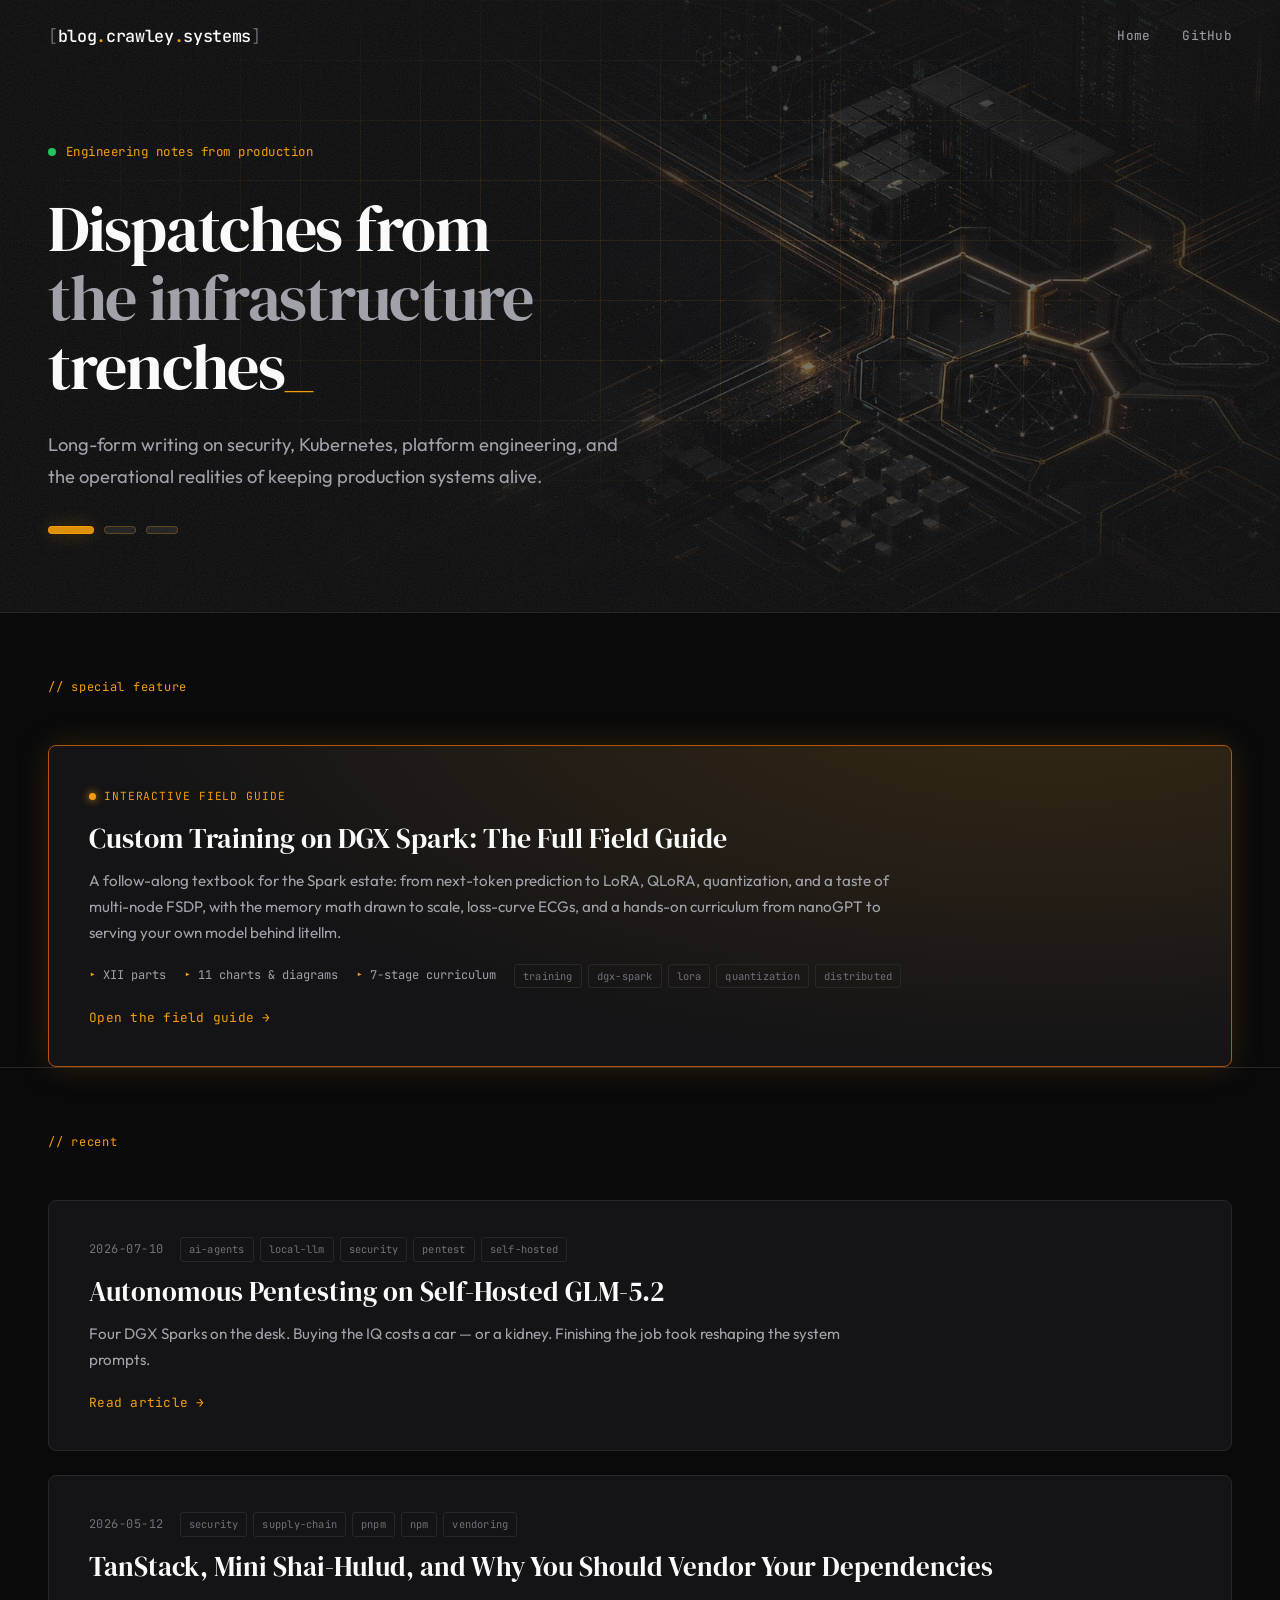
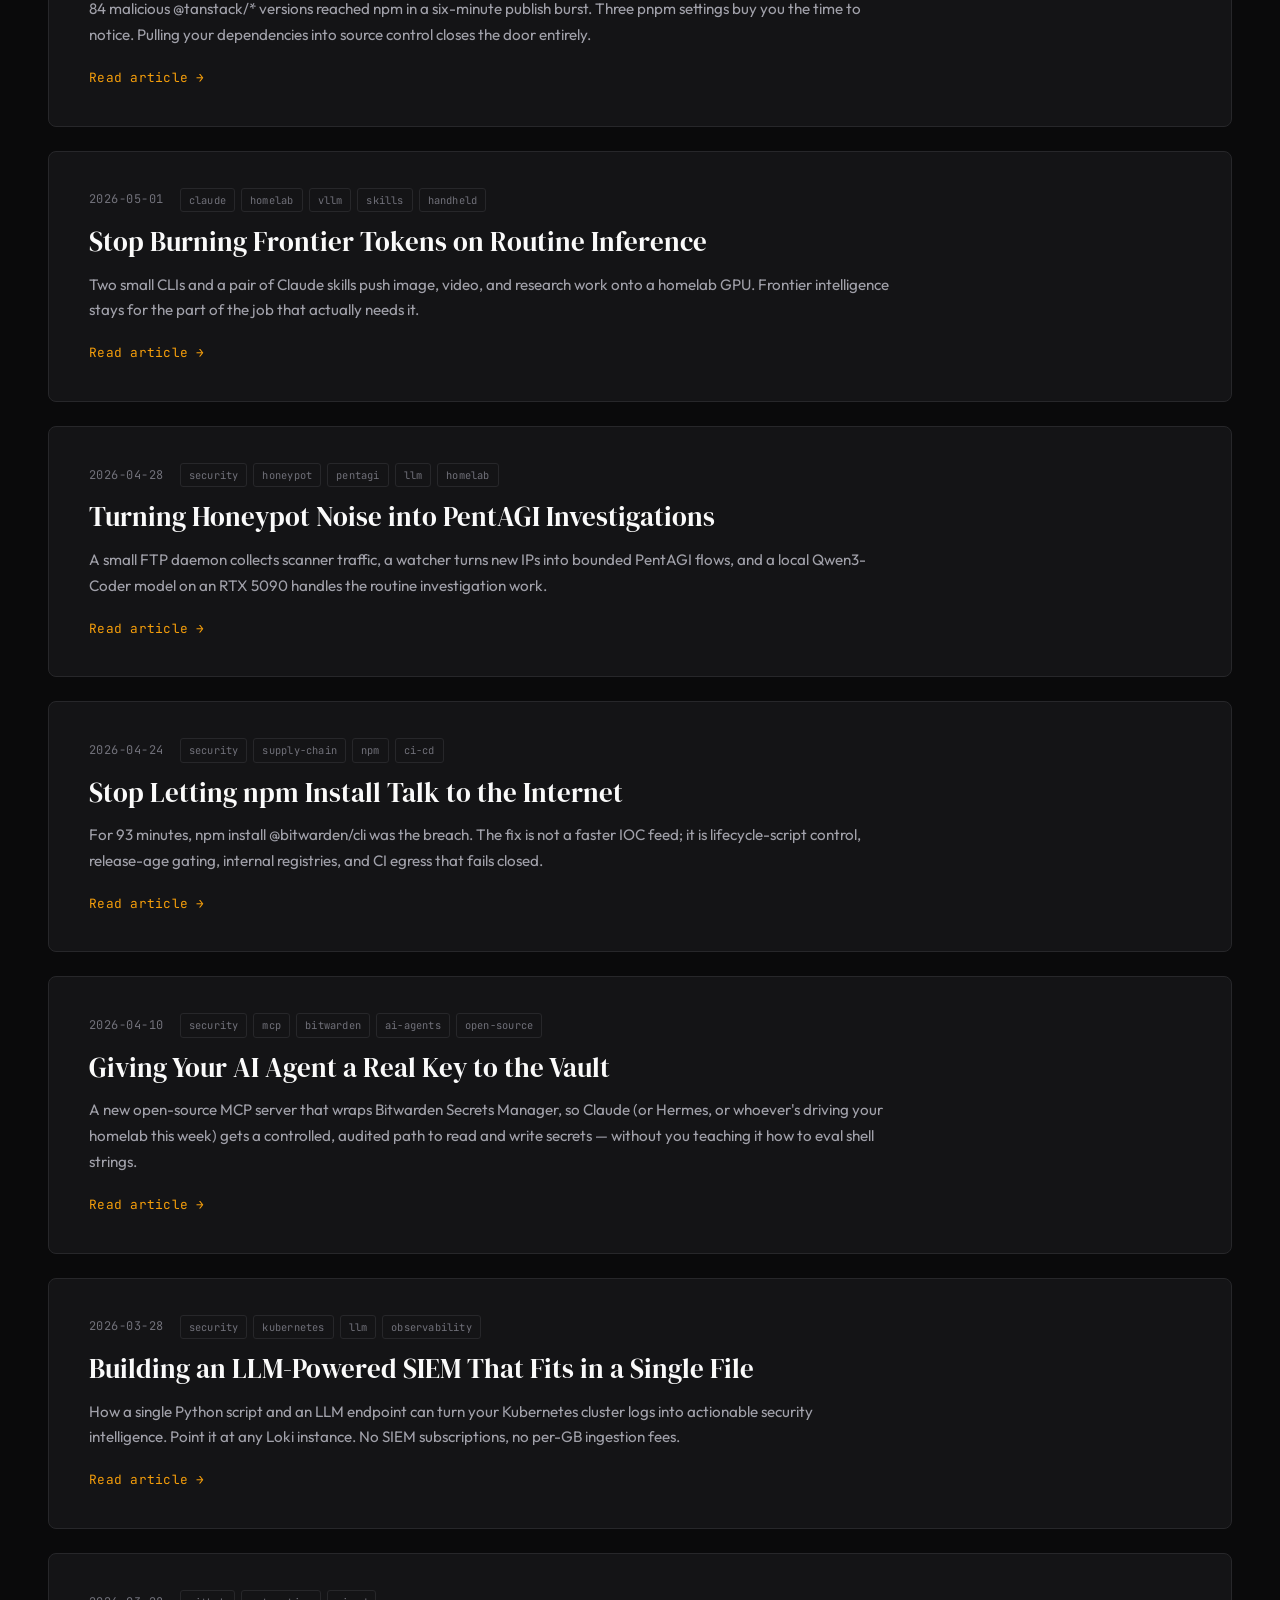
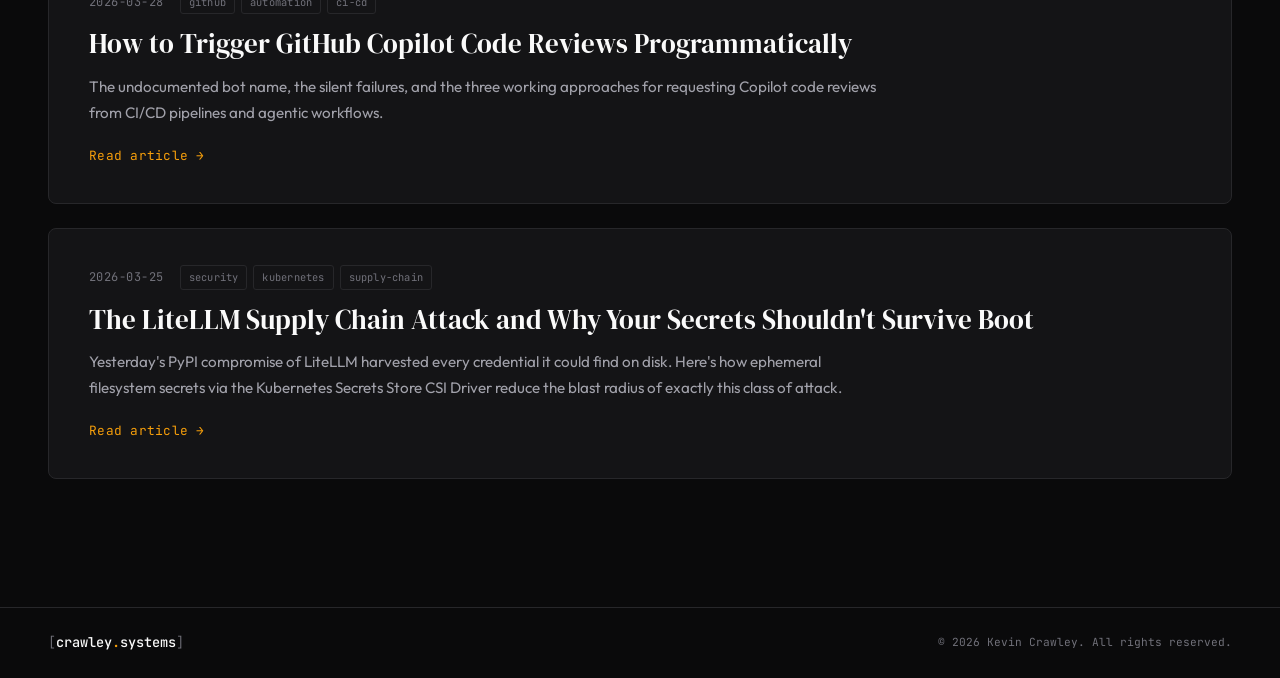
==== commit c3c1f572: "Revert "deslop blog: warm-charcoal + brass, self-hosted Gambarino, kill slop tells" This reverts com" ====
--- a/index.html
+++ b/index.html
@@ -5,8 +5,10 @@
   <meta name="viewport" content="width=device-width, initial-scale=1.0">
   <title>blog.crawley.systems — Engineering Notes from Production</title>
   <meta name="description" content="Technical writing on infrastructure, security, Kubernetes, and platform engineering from Kevin Crawley.">
-  <link rel="preload" href="fonts/gambarino-regular.woff2" as="font" type="font/woff2" crossorigin>
-  <link rel="stylesheet" href="styles.css?v=20260714-deslop">
+  <link rel="preconnect" href="https://fonts.googleapis.com">
+  <link rel="preconnect" href="https://fonts.gstatic.com" crossorigin>
+  <link href="https://fonts.googleapis.com/css2?family=DM+Serif+Display:ital@0;1&family=JetBrains+Mono:wght@300;400;500;600&family=Outfit:wght@300;400;500;600;700&display=swap" rel="stylesheet">
+  <link rel="stylesheet" href="styles.css?v=20260711-feature">
 </head>
 <body>
 
@@ -28,11 +30,17 @@
       <div class="hero__slide" style="--hero-image: url('blog-hero-supply-chain.webp')"></div>
       <div class="hero__slide" style="--hero-image: url('blog-hero-observability.webp')"></div>
     </div>
+    <div class="hero__grid-bg"></div>
     <div class="hero__noise"></div>
     <div class="hero__content">
+      <div class="hero__label">
+        <span class="hero__label-dot"></span>
+        <span class="hero__label-text">Engineering notes from production</span>
+      </div>
       <h1 class="hero__title">
-        <span class="hero__title-line hero__title-line--1">Dispatches from the</span>
-        <span class="hero__title-line hero__title-line--2">infrastructure trenches<span class="hero__title-cursor">_</span></span>
+        <span class="hero__title-line hero__title-line--1">Dispatches from</span>
+        <span class="hero__title-line hero__title-line--2">the infrastructure</span>
+        <span class="hero__title-line hero__title-line--3">trenches<span class="hero__title-cursor">_</span></span>
       </h1>
       <p class="hero__sub">
         Long-form writing on security, Kubernetes, platform engineering,
@@ -48,8 +56,10 @@
 
   <section class="posts feature" id="feature">
     <div class="posts__inner">
+      <span class="section-tag">// special feature</span>
+
       <a href="special/dgx-spark-training-field-guide.html" class="post-card feature-card">
-        <p class="feature-card__lede">An interactive field guide</p>
+        <div class="feature-card__badge"><span class="feature-card__badge-dot"></span>Interactive field guide</div>
         <h2 class="post-card__title feature-card__title">Custom Training on DGX Spark: The Full Field Guide</h2>
         <p class="post-card__excerpt">A follow-along textbook for the Spark estate: from next-token prediction to LoRA, QLoRA, quantization, and a taste of multi-node FSDP, with the memory math drawn to scale, loss-curve ECGs, and a hands-on curriculum from nanoGPT to serving your own model behind litellm.</p>
         <div class="post-card__meta feature-card__meta">
@@ -64,14 +74,14 @@
             <span class="tag">distributed</span>
           </span>
         </div>
-        <span class="post-card__read">Open the field guide</span>
+        <span class="post-card__read">Open the field guide &rarr;</span>
       </a>
     </div>
   </section>
 
   <section class="posts" id="posts">
     <div class="posts__inner">
-      <h2 class="section-heading">Recent writing</h2>
+      <span class="section-tag">// recent</span>
 
       <a href="posts/local-glm-autonomous-pentest.html" class="post-card">
         <div class="post-card__meta">
@@ -86,7 +96,7 @@
         </div>
         <h2 class="post-card__title">Autonomous Pentesting on Self-Hosted GLM-5.2</h2>
         <p class="post-card__excerpt">Four DGX Sparks on the desk. Buying the IQ costs a car — or a kidney. Finishing the job took reshaping the system prompts.</p>
-        <span class="post-card__read">Read article</span>
+        <span class="post-card__read">Read article &rarr;</span>
       </a>
 
       <a href="posts/tanstack-pnpm-supply-chain.html" class="post-card">
@@ -102,7 +112,7 @@
         </div>
         <h2 class="post-card__title">TanStack, Mini Shai-Hulud, and Why You Should Vendor Your Dependencies</h2>
         <p class="post-card__excerpt">84 malicious @tanstack/* versions reached npm in a six-minute publish burst. Three pnpm settings buy you the time to notice. Pulling your dependencies into source control closes the door entirely.</p>
-        <span class="post-card__read">Read article</span>
+        <span class="post-card__read">Read article &rarr;</span>
       </a>
 
       <a href="posts/claude-local-inference-skills.html" class="post-card">
@@ -118,7 +128,7 @@
         </div>
         <h2 class="post-card__title">Stop Burning Frontier Tokens on Routine Inference</h2>
         <p class="post-card__excerpt">Two small CLIs and a pair of Claude skills push image, video, and research work onto a homelab GPU. Frontier intelligence stays for the part of the job that actually needs it.</p>
-        <span class="post-card__read">Read article</span>
+        <span class="post-card__read">Read article &rarr;</span>
       </a>
 
       <a href="posts/honeypot-pentagi-bridge.html" class="post-card">
@@ -134,7 +144,7 @@
         </div>
         <h2 class="post-card__title">Turning Honeypot Noise into PentAGI Investigations</h2>
         <p class="post-card__excerpt">A small FTP daemon collects scanner traffic, a watcher turns new IPs into bounded PentAGI flows, and a local Qwen3-Coder model on an RTX 5090 handles the routine investigation work.</p>
-        <span class="post-card__read">Read article</span>
+        <span class="post-card__read">Read article &rarr;</span>
       </a>
 
       <a href="posts/bitwarden-cli-supply-chain-defense.html" class="post-card">
@@ -149,7 +159,7 @@
         </div>
         <h2 class="post-card__title">Stop Letting npm Install Talk to the Internet</h2>
         <p class="post-card__excerpt">For 93 minutes, npm install @bitwarden/cli was the breach. The fix is not a faster IOC feed; it is lifecycle-script control, release-age gating, internal registries, and CI egress that fails closed.</p>
-        <span class="post-card__read">Read article</span>
+        <span class="post-card__read">Read article &rarr;</span>
       </a>
 
       <a href="posts/bws-mcp-server.html" class="post-card">
@@ -165,7 +175,7 @@
         </div>
         <h2 class="post-card__title">Giving Your AI Agent a Real Key to the Vault</h2>
         <p class="post-card__excerpt">A new open-source MCP server that wraps Bitwarden Secrets Manager, so Claude (or Hermes, or whoever's driving your homelab this week) gets a controlled, audited path to read and write secrets — without you teaching it how to eval shell strings.</p>
-        <span class="post-card__read">Read article</span>
+        <span class="post-card__read">Read article &rarr;</span>
       </a>
 
       <a href="posts/sentinel-llm-siem-homelab.html" class="post-card">
@@ -180,7 +190,7 @@
         </div>
         <h2 class="post-card__title">Building an LLM-Powered SIEM That Fits in a Single File</h2>
         <p class="post-card__excerpt">How a single Python script and an LLM endpoint can turn your Kubernetes cluster logs into actionable security intelligence. Point it at any Loki instance. No SIEM subscriptions, no per-GB ingestion fees.</p>
-        <span class="post-card__read">Read article</span>
+        <span class="post-card__read">Read article &rarr;</span>
       </a>
 
       <a href="posts/copilot-code-review-programmatic.html" class="post-card">
@@ -194,7 +204,7 @@
         </div>
         <h2 class="post-card__title">How to Trigger GitHub Copilot Code Reviews Programmatically</h2>
         <p class="post-card__excerpt">The undocumented bot name, the silent failures, and the three working approaches for requesting Copilot code reviews from CI/CD pipelines and agentic workflows.</p>
-        <span class="post-card__read">Read article</span>
+        <span class="post-card__read">Read article &rarr;</span>
       </a>
 
       <a href="posts/litellm-supply-chain-attack.html" class="post-card">
@@ -208,7 +218,7 @@
         </div>
         <h2 class="post-card__title">The LiteLLM Supply Chain Attack and Why Your Secrets Shouldn't Survive Boot</h2>
         <p class="post-card__excerpt">Yesterday's PyPI compromise of LiteLLM harvested every credential it could find on disk. Here's how ephemeral filesystem secrets via the Kubernetes Secrets Store CSI Driver reduce the blast radius of exactly this class of attack.</p>
-        <span class="post-card__read">Read article</span>
+        <span class="post-card__read">Read article &rarr;</span>
       </a>
 
     </div>
--- a/styles.css
+++ b/styles.css
@@ -1,41 +1,32 @@
 /* ============================================
    blog.crawley.systems — Blog Theme
-   Warm charcoal + brass. Gambarino display,
-   system body, mono reserved for code & data.
+   Based on crawley.systems Industrial Editorial
    ============================================ */
 
-@font-face {
-  font-family: 'Gambarino';
-  src: url('fonts/gambarino-regular.woff2') format('woff2'),
-       url('fonts/gambarino-regular.woff') format('woff');
-  font-weight: 400;
-  font-style: normal;
-  font-display: swap;
-}
-
 :root {
-  --bg-primary: #141110;
-  --bg-secondary: #1a1613;
-  --bg-elevated: #221c17;
-  --bg-card: #181411;
-  --border: #2e2721;
-  --border-subtle: #241f1a;
-
-  --text-primary: #f0e9df;
-  --text-secondary: #b0a494;
-  --text-muted: #8d8272;
-
-  --accent: #c99756;
-  --accent-bright: #e0b478;
-  --accent-dim: #8a6635;
-
-  --term-green: #79a884;
-  --term-blue: #7da3c9;
-  --term-red: #c97a6e;
-
-  --font-display: 'Gambarino', Georgia, 'Times New Roman', serif;
-  --font-body: system-ui, -apple-system, 'Segoe UI', sans-serif;
-  --font-mono: ui-monospace, 'Cascadia Code', 'SF Mono', Menlo, Consolas, monospace;
+  --bg-primary: #0a0a0b;
+  --bg-secondary: #111113;
+  --bg-elevated: #18181b;
+  --bg-card: #141416;
+  --border: #27272a;
+  --border-subtle: #1e1e21;
+
+  --text-primary: #fafafa;
+  --text-secondary: #a1a1aa;
+  --text-muted: #71717a;
+
+  --accent: #f59e0b;
+  --accent-dim: #b45309;
+  --accent-glow: rgba(245, 158, 11, 0.15);
+  --accent-glow-strong: rgba(245, 158, 11, 0.3);
+
+  --term-green: #22c55e;
+  --term-blue: #60a5fa;
+  --term-red: #ef4444;
+
+  --font-display: 'DM Serif Display', Georgia, serif;
+  --font-body: 'Outfit', system-ui, sans-serif;
+  --font-mono: 'JetBrains Mono', 'Fira Code', monospace;
 
   --section-pad: clamp(80px, 10vw, 140px);
   --container: 1200px;
@@ -78,7 +69,7 @@
 }
 
 .nav--scrolled {
-  background: rgba(20, 17, 16, 0.85);
+  background: rgba(10, 10, 11, 0.85);
   backdrop-filter: blur(20px);
   -webkit-backdrop-filter: blur(20px);
   border-bottom-color: var(--border-subtle);
@@ -93,8 +84,6 @@
   height: 72px;
 }
 
-/* The bracketed wordmark is the brand mark — the one deliberate
-   mono treatment outside code and dates. */
 .nav__logo {
   font-family: var(--font-mono);
   font-size: 1.05rem;
@@ -113,8 +102,11 @@
 }
 
 .nav__links a {
-  font-size: 0.88rem;
-  color: var(--text-secondary);
+  font-family: var(--font-mono);
+  font-size: 0.8rem;
+  font-weight: 400;
+  color: var(--text-secondary);
+  letter-spacing: 0.02em;
   transition: color 0.3s;
 }
 
@@ -123,7 +115,7 @@
 /* ============ HERO ============ */
 .hero {
   position: relative;
-  min-height: clamp(600px, 78vh, 880px);
+  min-height: clamp(560px, 68vh, 760px);
   display: flex;
   align-items: center;
   padding: 120px clamp(20px, 4vw, 48px) 60px;
@@ -147,8 +139,8 @@
   opacity: 0;
   transform: scale(1.035);
   background-image:
-    linear-gradient(90deg, rgba(20, 17, 16, 0.97) 0%, rgba(20, 17, 16, 0.86) 33%, rgba(20, 17, 16, 0.34) 66%, rgba(20, 17, 16, 0.7) 100%),
-    linear-gradient(0deg, rgba(20, 17, 16, 0.9) 0%, rgba(20, 17, 16, 0.18) 48%, rgba(20, 17, 16, 0.74) 100%),
+    linear-gradient(90deg, rgba(10, 10, 11, 0.97) 0%, rgba(10, 10, 11, 0.86) 33%, rgba(10, 10, 11, 0.34) 66%, rgba(10, 10, 11, 0.7) 100%),
+    linear-gradient(0deg, rgba(10, 10, 11, 0.9) 0%, rgba(10, 10, 11, 0.18) 48%, rgba(10, 10, 11, 0.74) 100%),
     var(--hero-image);
   background-size: cover;
   background-position: center;
@@ -160,12 +152,23 @@
   transform: scale(1);
 }
 
-/* Grain sits on the image substrate, beneath the text layer. */
+.hero__grid-bg {
+  position: absolute;
+  inset: 0;
+  z-index: 2;
+  background-image:
+    linear-gradient(rgba(245, 158, 11, 0.10) 1px, transparent 1px),
+    linear-gradient(90deg, rgba(245, 158, 11, 0.10) 1px, transparent 1px);
+  background-size: 60px 60px;
+  mask-image: radial-gradient(ellipse 80% 70% at 50% 40%, black 20%, transparent 70%);
+  -webkit-mask-image: radial-gradient(ellipse 80% 70% at 50% 40%, black 20%, transparent 70%);
+}
+
 .hero__noise {
   position: absolute;
   inset: 0;
   z-index: 4;
-  opacity: 0.09;
+  opacity: 0.12;
   background-image: url("data:image/svg+xml,%3Csvg viewBox='0 0 256 256' xmlns='http://www.w3.org/2000/svg'%3E%3Cfilter id='noise'%3E%3CfeTurbulence type='fractalNoise' baseFrequency='0.9' numOctaves='4' stitchTiles='stitch'/%3E%3C/filter%3E%3Crect width='100%25' height='100%25' filter='url(%23noise)'/%3E%3C/svg%3E");
   background-repeat: repeat;
   background-size: 256px 256px;
@@ -180,27 +183,53 @@
   width: 100%;
 }
 
+.hero__label {
+  display: inline-flex;
+  align-items: center;
+  gap: 10px;
+  margin-bottom: 32px;
+  font-family: var(--font-mono);
+  font-size: 0.78rem;
+  color: var(--accent);
+  letter-spacing: 0.04em;
+  opacity: 0;
+  animation: fadeUp 0.8s 0.2s forwards;
+}
+
+.hero__label-dot {
+  width: 8px; height: 8px;
+  background: var(--term-green);
+  border-radius: 50%;
+  animation: pulse-dot 2s infinite;
+}
+
+@keyframes pulse-dot {
+  0%, 100% { opacity: 1; box-shadow: 0 0 0 0 rgba(34, 197, 94, 0.4); }
+  50% { opacity: 0.7; box-shadow: 0 0 0 6px rgba(34, 197, 94, 0); }
+}
+
 .hero__title {
   font-family: var(--font-display);
-  font-size: clamp(2.5rem, 5.4vw, 4.8rem);
+  font-size: clamp(2.4rem, 5vw, 4.5rem);
   font-weight: 400;
-  line-height: 1.06;
-  letter-spacing: -0.01em;
+  line-height: 1.08;
+  letter-spacing: -0.02em;
   margin-bottom: 28px;
-  max-width: 18ch;
 }
 
 .hero__title-line {
   display: block;
-  animation: rise 0.9s cubic-bezier(0.22, 1, 0.36, 1) backwards;
-}
-
-.hero__title-line--1 { animation-delay: 0.15s; }
-.hero__title-line--2 { animation-delay: 0.3s; color: var(--text-secondary); }
+  opacity: 0;
+  animation: fadeUp 0.8s forwards;
+}
+
+.hero__title-line--1 { animation-delay: 0.3s; }
+.hero__title-line--2 { animation-delay: 0.45s; color: var(--text-secondary); }
+.hero__title-line--3 { animation-delay: 0.6s; }
 
 .hero__title-cursor {
   color: var(--accent);
-  animation: blink 1.1s step-end infinite;
+  animation: blink 1s step-end infinite;
 }
 
 @keyframes blink {
@@ -213,32 +242,35 @@
   font-size: clamp(1rem, 1.8vw, 1.15rem);
   color: var(--text-secondary);
   line-height: 1.7;
-  animation: rise 0.9s cubic-bezier(0.22, 1, 0.36, 1) 0.45s backwards;
+  opacity: 0;
+  animation: fadeUp 0.8s 0.8s forwards;
 }
 
 .hero__controls {
   display: flex;
   align-items: center;
-  gap: 12px;
-  margin-top: 36px;
-  animation: rise 0.9s cubic-bezier(0.22, 1, 0.36, 1) 0.6s backwards;
+  gap: 10px;
+  margin-top: 34px;
+  opacity: 0;
+  animation: fadeUp 0.8s 1s forwards;
 }
 
 .hero__dot {
-  width: 30px;
-  height: 3px;
-  border: none;
+  width: 32px;
+  height: 8px;
+  border: 1px solid rgba(245, 158, 11, 0.28);
   border-radius: 999px;
-  background: rgba(240, 233, 223, 0.22);
+  background: rgba(250, 250, 250, 0.08);
   cursor: pointer;
-  transition: width 0.3s, background 0.3s;
-}
-
-.hero__dot:hover { background: rgba(240, 233, 223, 0.45); }
-
+  transition: width 0.3s, background 0.3s, border-color 0.3s, box-shadow 0.3s;
+}
+
+.hero__dot:hover,
 .hero__dot--active {
   width: 46px;
-  background: var(--accent);
+  background: rgba(245, 158, 11, 0.9);
+  border-color: rgba(245, 158, 11, 0.95);
+  box-shadow: 0 0 18px rgba(245, 158, 11, 0.28);
 }
 
 @media (max-width: 760px) {
@@ -250,26 +282,54 @@
 
   .hero__slide {
     background-image:
-      linear-gradient(180deg, rgba(20, 17, 16, 0.96) 0%, rgba(20, 17, 16, 0.82) 46%, rgba(20, 17, 16, 0.68) 100%),
-      linear-gradient(90deg, rgba(20, 17, 16, 0.94) 0%, rgba(20, 17, 16, 0.74) 100%),
+      linear-gradient(180deg, rgba(10, 10, 11, 0.96) 0%, rgba(10, 10, 11, 0.82) 46%, rgba(10, 10, 11, 0.68) 100%),
+      linear-gradient(90deg, rgba(10, 10, 11, 0.94) 0%, rgba(10, 10, 11, 0.74) 100%),
       var(--hero-image);
     background-position: 64% center;
   }
-}
-
-/* ============ SECTION HEADING ============ */
-.section-heading {
-  font-family: var(--font-display);
-  font-size: 1.45rem;
-  font-weight: 400;
-  color: var(--text-primary);
-  margin-bottom: 8px;
+
+  .hero__dot {
+    width: 28px;
+  }
+
+  .hero__dot:hover,
+  .hero__dot--active {
+    width: 40px;
+  }
+}
+
+@media (prefers-reduced-motion: reduce) {
+  .hero__slide,
+  .hero__label,
+  .hero__title-line,
+  .hero__sub,
+  .hero__controls {
+    animation: none !important;
+    transition: none !important;
+  }
+
+  .hero__label,
+  .hero__title-line,
+  .hero__sub,
+  .hero__controls {
+    opacity: 1;
+  }
+}
+
+/* ============ SECTION UTILITIES ============ */
+.section-tag {
+  display: inline-block;
+  font-family: var(--font-mono);
+  font-size: 0.75rem;
+  color: var(--accent);
+  letter-spacing: 0.06em;
+  margin-bottom: 24px;
 }
 
 /* ============ POST LIST ============ */
 .posts {
   padding: 60px clamp(20px, 4vw, 48px) var(--section-pad);
-  border-top: 1px solid var(--border-subtle);
+  border-top: 1px solid var(--border);
 }
 
 .posts__inner {
@@ -281,10 +341,20 @@
   display: block;
   padding: 36px 40px;
   background: var(--bg-card);
-  border: 1px solid var(--border-subtle);
-  border-radius: 10px;
+  border: 1px solid var(--border);
+  border-radius: 8px;
   margin-top: 24px;
-  transition: background 0.35s, border-color 0.35s;
+  transition: background 0.4s, border-color 0.4s;
+  position: relative;
+}
+
+.post-card::before {
+  content: '';
+  position: absolute;
+  top: 0; left: 0;
+  width: 0; height: 2px;
+  background: var(--accent);
+  transition: width 0.5s cubic-bezier(0.22, 1, 0.36, 1);
 }
 
 .post-card:hover {
@@ -292,15 +362,16 @@
   border-color: var(--border);
 }
 
+.post-card:hover::before { width: 100%; }
+
 .post-card__meta {
   display: flex;
   align-items: center;
-  gap: 18px;
+  gap: 16px;
   margin-bottom: 12px;
   flex-wrap: wrap;
 }
 
-/* Dates are data: mono earns its place here. */
 .post-card__date {
   font-family: var(--font-mono);
   font-size: 0.75rem;
@@ -310,29 +381,29 @@
 
 .post-card__tags {
   display: flex;
-  flex-wrap: wrap;
-  align-items: baseline;
+  gap: 6px;
 }
 
 .tag {
-  font-size: 0.8rem;
+  font-family: var(--font-mono);
+  font-size: 0.65rem;
   color: var(--text-muted);
-  transition: color 0.3s;
-}
-
-.tag:not(:first-child)::before {
-  content: "\00B7";
-  margin: 0 8px;
-  color: var(--border);
-}
-
-.post-card:hover .tag { color: var(--text-secondary); }
+  padding: 3px 8px;
+  border: 1px solid var(--border);
+  border-radius: 3px;
+  letter-spacing: 0.02em;
+}
+
+.post-card:hover .tag {
+  border-color: var(--accent-dim);
+  color: var(--text-secondary);
+}
 
 .post-card__title {
   font-family: var(--font-display);
-  font-size: clamp(1.35rem, 2.5vw, 1.75rem);
+  font-size: clamp(1.3rem, 2.5vw, 1.7rem);
   font-weight: 400;
-  line-height: 1.28;
+  line-height: 1.3;
   margin-bottom: 12px;
 }
 
@@ -340,32 +411,19 @@
   font-size: 0.95rem;
   color: var(--text-secondary);
   line-height: 1.7;
-  margin-bottom: 18px;
+  margin-bottom: 16px;
   max-width: 800px;
 }
 
 .post-card__read {
-  display: inline-flex;
-  align-items: center;
-  gap: 7px;
-  font-size: 0.88rem;
+  font-family: var(--font-mono);
+  font-size: 0.8rem;
   color: var(--accent);
+  letter-spacing: 0.02em;
   transition: color 0.3s;
 }
 
-/* Bespoke up-right arrow, drawn once, inherits text color. */
-.post-card__read::after {
-  content: '';
-  width: 10px;
-  height: 10px;
-  background: currentColor;
-  -webkit-mask: url("data:image/svg+xml,%3Csvg xmlns='http://www.w3.org/2000/svg' viewBox='0 0 12 12' fill='none'%3E%3Cpath d='M2.2 9.8 9.4 2.6M4.4 2.2h5.4v5.4' stroke='black' stroke-width='1.7' stroke-linecap='round' stroke-linejoin='round'/%3E%3C/svg%3E") no-repeat center / contain;
-  mask: url("data:image/svg+xml,%3Csvg xmlns='http://www.w3.org/2000/svg' viewBox='0 0 12 12' fill='none'%3E%3Cpath d='M2.2 9.8 9.4 2.6M4.4 2.2h5.4v5.4' stroke='black' stroke-width='1.7' stroke-linecap='round' stroke-linejoin='round'/%3E%3C/svg%3E") no-repeat center / contain;
-  transition: transform 0.3s cubic-bezier(0.22, 1, 0.36, 1);
-}
-
-.post-card:hover .post-card__read { color: var(--accent-bright); }
-.post-card:hover .post-card__read::after { transform: translate(2px, -2px); }
+.post-card:hover .post-card__read { color: #fbbf24; }
 
 /* ============ HERO SPLIT ============ */
 /* --- Split hero (Sentinel) --- */
@@ -373,7 +431,7 @@
   display: grid;
   grid-template-columns: 1fr 1fr;
   min-height: 80vh;
-  border-bottom: 1px solid var(--border-subtle);
+  border-bottom: 1px solid var(--border);
 }
 
 .hero-split__text {
@@ -439,7 +497,7 @@
   content: '';
   position: absolute;
   inset: 0;
-  background: linear-gradient(to bottom, rgba(20, 17, 16, 0.3) 0%, var(--bg-primary) 100%);
+  background: linear-gradient(to bottom, rgba(10,10,11,0.3) 0%, var(--bg-primary) 100%);
 }
 
 .hero-strip__content {
@@ -454,11 +512,12 @@
 /* ============ ARTICLE ============ */
 .article-hero {
   padding: 140px clamp(20px, 4vw, 48px) 60px;
-  border-bottom: 1px solid var(--border-subtle);
+  border-bottom: 1px solid var(--border);
   position: relative;
   overflow: hidden;
 }
 
+.article-hero .hero__grid-bg,
 .article-hero .hero__noise {
   position: absolute;
   inset: 0;
@@ -474,7 +533,8 @@
   display: inline-flex;
   align-items: center;
   gap: 8px;
-  font-size: 0.85rem;
+  font-family: var(--font-mono);
+  font-size: 0.78rem;
   color: var(--text-muted);
   margin-bottom: 32px;
   transition: color 0.3s;
@@ -527,25 +587,31 @@
   font-family: var(--font-display);
   font-size: clamp(1.5rem, 3vw, 2rem);
   font-weight: 400;
-  margin-top: 72px;
+  margin-top: 56px;
   margin-bottom: 20px;
+  padding-top: 32px;
+  border-top: 1px solid var(--border-subtle);
   color: var(--text-primary);
 }
 
-.article-body h2:first-child { margin-top: 0; }
+.article-body h2:first-child {
+  margin-top: 0;
+  padding-top: 0;
+  border-top: none;
+}
 
 .article-body h3 {
   font-family: var(--font-display);
-  font-size: 1.3rem;
+  font-size: 1.25rem;
   font-weight: 400;
-  margin-top: 44px;
+  margin-top: 40px;
   margin-bottom: 16px;
   color: var(--text-primary);
 }
 
 .article-body a {
   color: var(--accent);
-  border-bottom: 1px solid color-mix(in oklab, var(--accent) 40%, transparent);
+  border-bottom: 1px solid var(--accent-dim);
   transition: border-color 0.3s;
 }
 
@@ -582,11 +648,11 @@
 }
 
 .article-body blockquote {
-  padding: 22px 28px;
+  border-left: 3px solid var(--accent);
+  padding: 16px 24px;
   margin: 32px 0;
   background: var(--bg-secondary);
-  border: 1px solid var(--border-subtle);
-  border-radius: 10px;
+  border-radius: 0 6px 6px 0;
 }
 
 .article-body blockquote p {
@@ -603,13 +669,13 @@
   padding: 2px 7px;
   border-radius: 3px;
   border: 1px solid var(--border-subtle);
-  color: var(--accent-bright);
+  color: var(--accent);
 }
 
 .article-body pre {
   background: var(--bg-secondary);
-  border: 1px solid var(--border-subtle);
-  border-radius: 10px;
+  border: 1px solid var(--border);
+  border-radius: 8px;
   padding: 24px;
   margin: 32px 0;
   overflow-x: auto;
@@ -633,23 +699,43 @@
   color: var(--text-muted);
   padding: 6px 12px;
   background: var(--bg-elevated);
-  border-bottom-left-radius: 8px;
+  border-bottom-left-radius: 6px;
+  border: 1px solid var(--border);
+  border-top: none;
+  border-right: none;
   letter-spacing: 0.04em;
   text-transform: uppercase;
 }
 
-/* Callout boxes — solid surface, the type reads in the title color. */
+/* Callout boxes */
 .callout {
   padding: 24px 28px;
   margin: 32px 0;
-  border-radius: 10px;
-  background: var(--bg-secondary);
-  border: 1px solid var(--border-subtle);
+  border-radius: 8px;
+  border: 1px solid var(--border);
+}
+
+.callout--warning {
+  background: rgba(245, 158, 11, 0.06);
+  border-color: var(--accent-dim);
+}
+
+.callout--danger {
+  background: rgba(239, 68, 68, 0.06);
+  border-color: var(--term-red);
+}
+
+.callout--info {
+  background: rgba(96, 165, 250, 0.06);
+  border-color: var(--term-blue);
 }
 
 .callout__title {
-  font-size: 0.85rem;
+  font-family: var(--font-mono);
+  font-size: 0.78rem;
   font-weight: 600;
+  letter-spacing: 0.04em;
+  text-transform: uppercase;
   margin-bottom: 8px;
 }
 
@@ -696,37 +782,51 @@
 /* Separator */
 .article-body hr {
   border: none;
-  height: 2px;
-  width: 64px;
-  border-radius: 2px;
+  height: 1px;
   background: var(--border);
-  margin: 48px auto;
+  margin: 48px 0;
 }
 
 /* Author section */
 .article-author {
   margin-top: 64px;
   padding-top: 32px;
-  border-top: 1px solid var(--border-subtle);
+  border-top: 1px solid var(--border);
+  display: flex;
+  gap: 20px;
+  align-items: center;
+}
+
+.article-author__avatar {
+  width: 56px; height: 56px;
+  border-radius: 50%;
+  background: var(--bg-elevated);
+  border: 2px solid var(--border);
+  display: flex;
+  align-items: center;
+  justify-content: center;
+  font-family: var(--font-mono);
+  font-size: 1.1rem;
+  color: var(--accent);
+  flex-shrink: 0;
 }
 
 .article-author__info h4 {
-  font-family: var(--font-display);
-  font-size: 1.15rem;
-  font-weight: 400;
-  margin-bottom: 6px;
+  font-family: var(--font-body);
+  font-size: 1rem;
+  font-weight: 500;
+  margin-bottom: 4px;
 }
 
 .article-author__info p {
   font-size: 0.88rem !important;
   color: var(--text-muted) !important;
   margin-bottom: 0 !important;
-  max-width: 560px;
 }
 
 /* ============ FOOTER ============ */
 .footer {
-  border-top: 1px solid var(--border-subtle);
+  border-top: 1px solid var(--border);
   padding: 24px clamp(20px, 4vw, 48px);
 }
 
@@ -745,40 +845,28 @@
 }
 
 .footer__copy {
-  font-size: 0.78rem;
+  font-family: var(--font-mono);
+  font-size: 0.7rem;
   color: var(--text-muted);
 }
 
 /* ============ ANIMATIONS ============ */
-/* Entrance motion never hides content: base states are fully
-   visible; only the keyframe "from" is off-state. */
-@keyframes rise {
-  from { opacity: 0; transform: translateY(14px); }
-}
-
-@media (prefers-reduced-motion: reduce) {
-  .hero__slide,
-  .hero__title-line,
-  .hero__title-cursor,
-  .hero__sub,
-  .hero__controls,
-  .post-card__read::after {
-    animation: none !important;
-    transition: none !important;
-  }
+@keyframes fadeUp {
+  from { opacity: 0; transform: translateY(16px); }
+  to { opacity: 1; transform: translateY(0); }
+}
+
+@keyframes fadeIn {
+  from { opacity: 0; }
+  to { opacity: 1; }
 }
 
 /* ============ RESPONSIVE ============ */
-@media (max-width: 480px) {
-  /* keep the headline at two lines on phones */
-  .hero__title { font-size: 1.95rem; }
-}
-
 @media (max-width: 600px) {
   .nav__links a:not(:last-child) { display: none; }
 
   .post-card { padding: 24px 20px; }
-  .post-card__title { font-size: 1.25rem; }
+  .post-card__title { font-size: 1.2rem; }
 
   .article-hero { padding-top: 100px; }
   .article-body pre { padding: 16px; margin-left: -20px; margin-right: -20px; border-radius: 0; }
@@ -794,56 +882,60 @@
 ::-webkit-scrollbar-thumb:hover { background: var(--text-muted); }
 
 /* ============ SPECIAL FEATURE CARD ============ */
-/* One bespoke silhouette on the page: a dossier card with a
-   clipped top-right corner. Depth comes from tone, not glow. */
 .feature { padding-bottom: 0; }
-
 .feature-card {
-  padding: 44px 48px;
-  background: #1e1813;
-  border: none;
-  border-radius: 0;
-  clip-path: polygon(0 0, calc(100% - 36px) 0, 100% 36px, 100% 100%, 0 100%);
-  transition: background 0.35s;
-}
-
-.feature-card:hover { background: #241d16; }
-
-.feature-card__lede {
-  font-size: 0.88rem;
+  position: relative;
+  border-color: var(--accent-dim);
+  background:
+    radial-gradient(ellipse 80% 120% at 85% -20%, var(--accent-glow), transparent),
+    var(--bg-card);
+  box-shadow: 0 0 32px var(--accent-glow);
+  transition: border-color 0.3s, box-shadow 0.3s;
+}
+.feature-card:hover {
+  border-color: var(--accent);
+  box-shadow: 0 0 48px var(--accent-glow-strong);
+}
+.feature-card__badge {
+  display: inline-flex;
+  align-items: center;
+  gap: 8px;
+  font-family: var(--font-mono);
+  font-size: 0.7rem;
   color: var(--accent);
+  letter-spacing: 0.08em;
+  text-transform: uppercase;
   margin-bottom: 14px;
-  padding-right: 56px; /* clear the corner cut */
-}
-
-.feature-card__title {
-  font-size: clamp(1.5rem, 3vw, 2.1rem);
-  line-height: 1.2;
-  padding-right: 56px; /* clear the corner cut */
-}
-
+}
+.feature-card__badge-dot {
+  width: 7px;
+  height: 7px;
+  border-radius: 50%;
+  background: var(--accent);
+  box-shadow: 0 0 8px var(--accent);
+  animation: feature-pulse 2.4s infinite;
+}
+@keyframes feature-pulse {
+  0%, 100% { opacity: 1; }
+  50% { opacity: 0.35; }
+}
+.feature-card__title { font-size: 1.75rem; }
 .feature-card__meta {
   display: flex;
   flex-wrap: wrap;
-  align-items: baseline;
-  gap: 8px 0;
+  align-items: center;
+  gap: 8px 18px;
   margin: 18px 0 16px;
 }
-
 .feature-card__stat {
-  font-size: 0.85rem;
-  color: var(--text-secondary);
-}
-
-.feature-card__stat:not(:first-child)::before {
-  content: "\00B7";
-  margin: 0 10px;
-  color: var(--accent-dim);
-}
-
-.feature-card__meta .post-card__tags { margin-left: 18px; }
-
+  font-family: var(--font-mono);
+  font-size: 0.75rem;
+  color: var(--text-secondary);
+}
+.feature-card__stat::before {
+  content: "▸ ";
+  color: var(--accent);
+}
 @media (max-width: 640px) {
-  .feature-card { padding: 30px 24px; }
-  .feature-card__title { font-size: 1.35rem; }
-}
+  .feature-card__title { font-size: 1.3rem; }
+}
